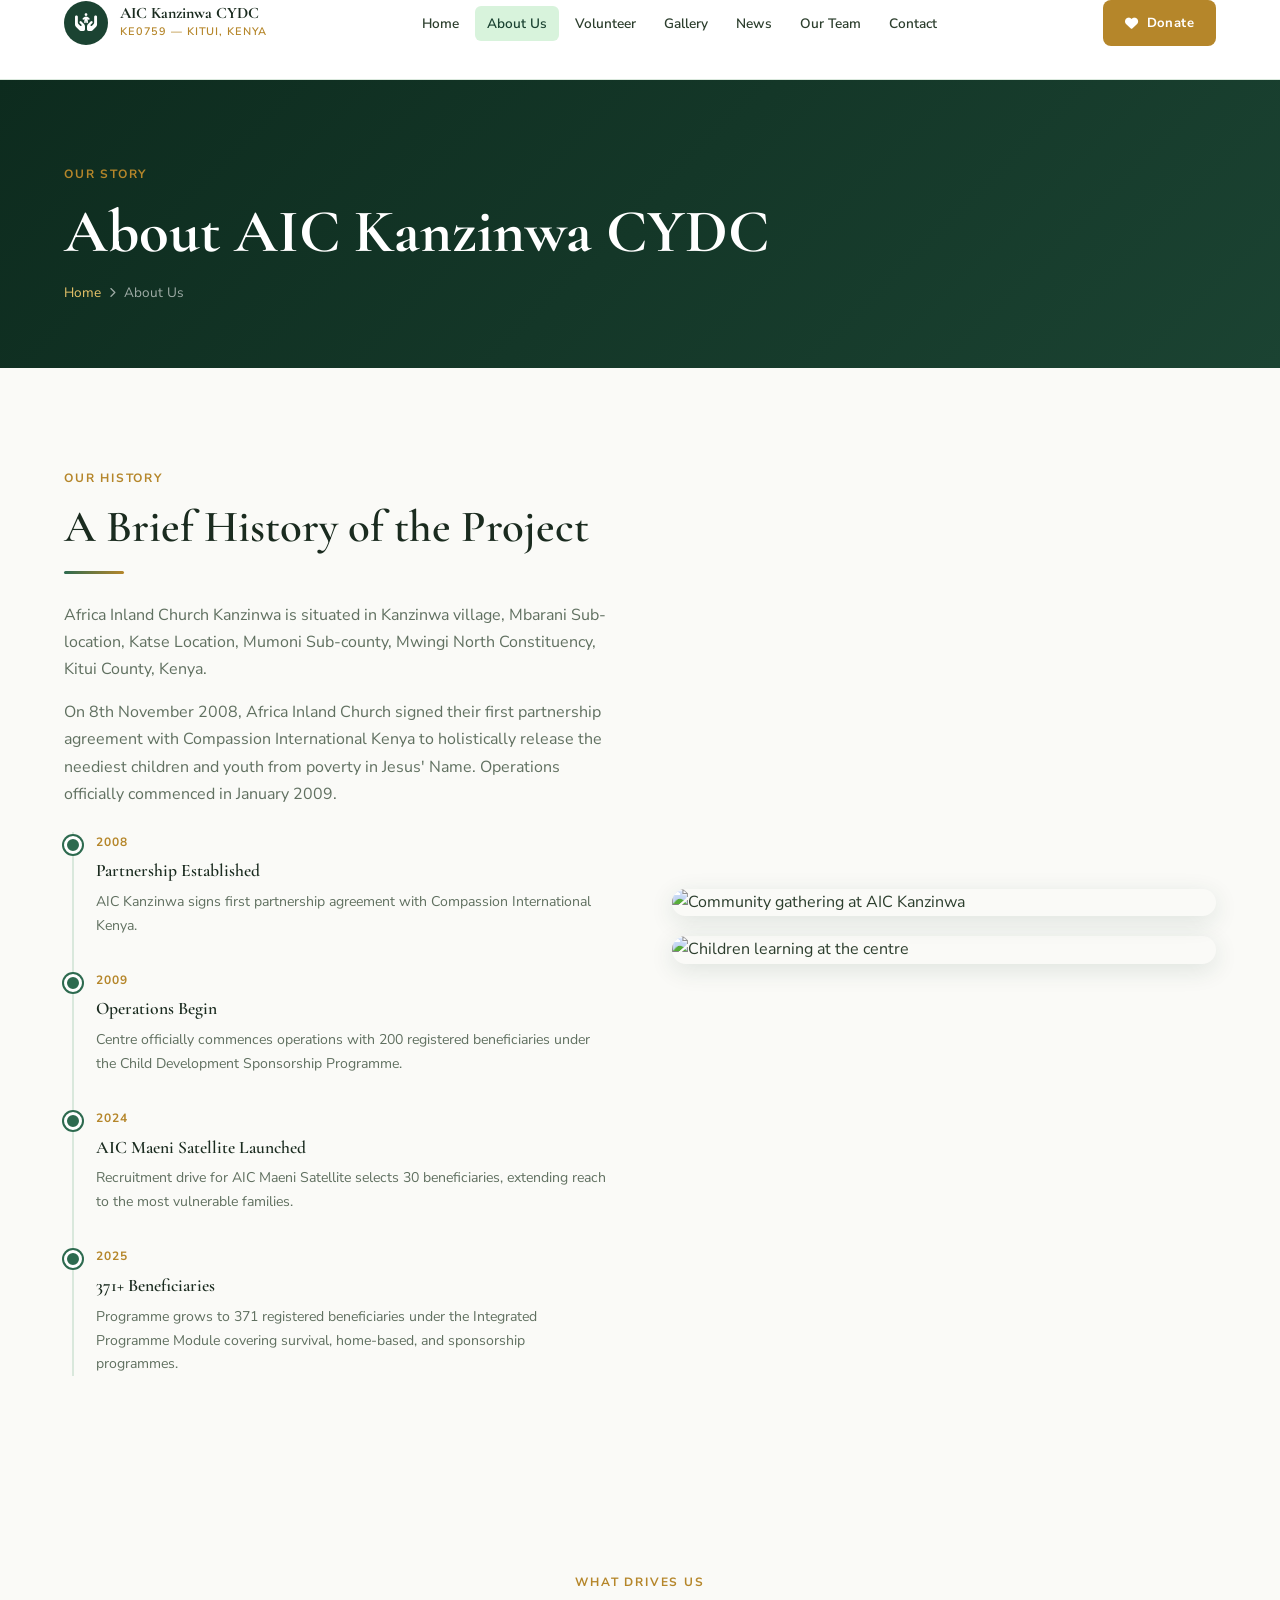
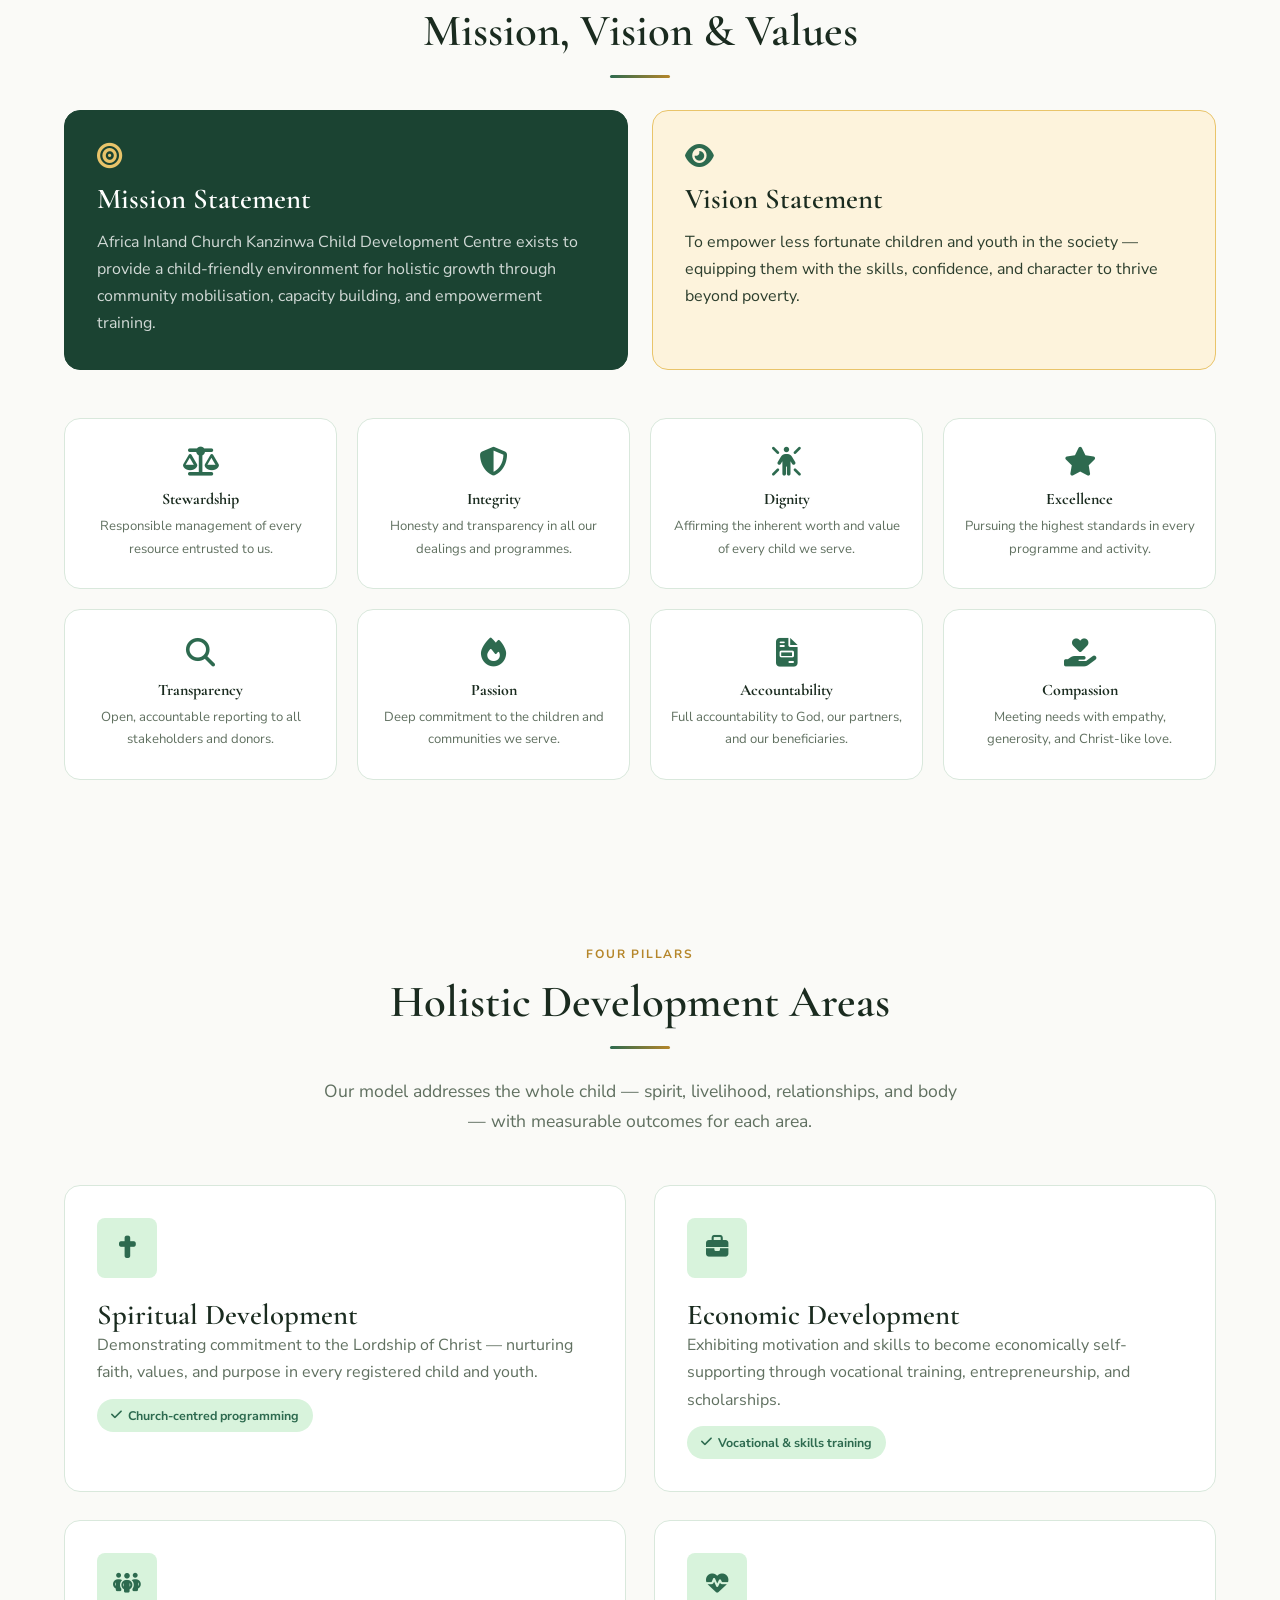
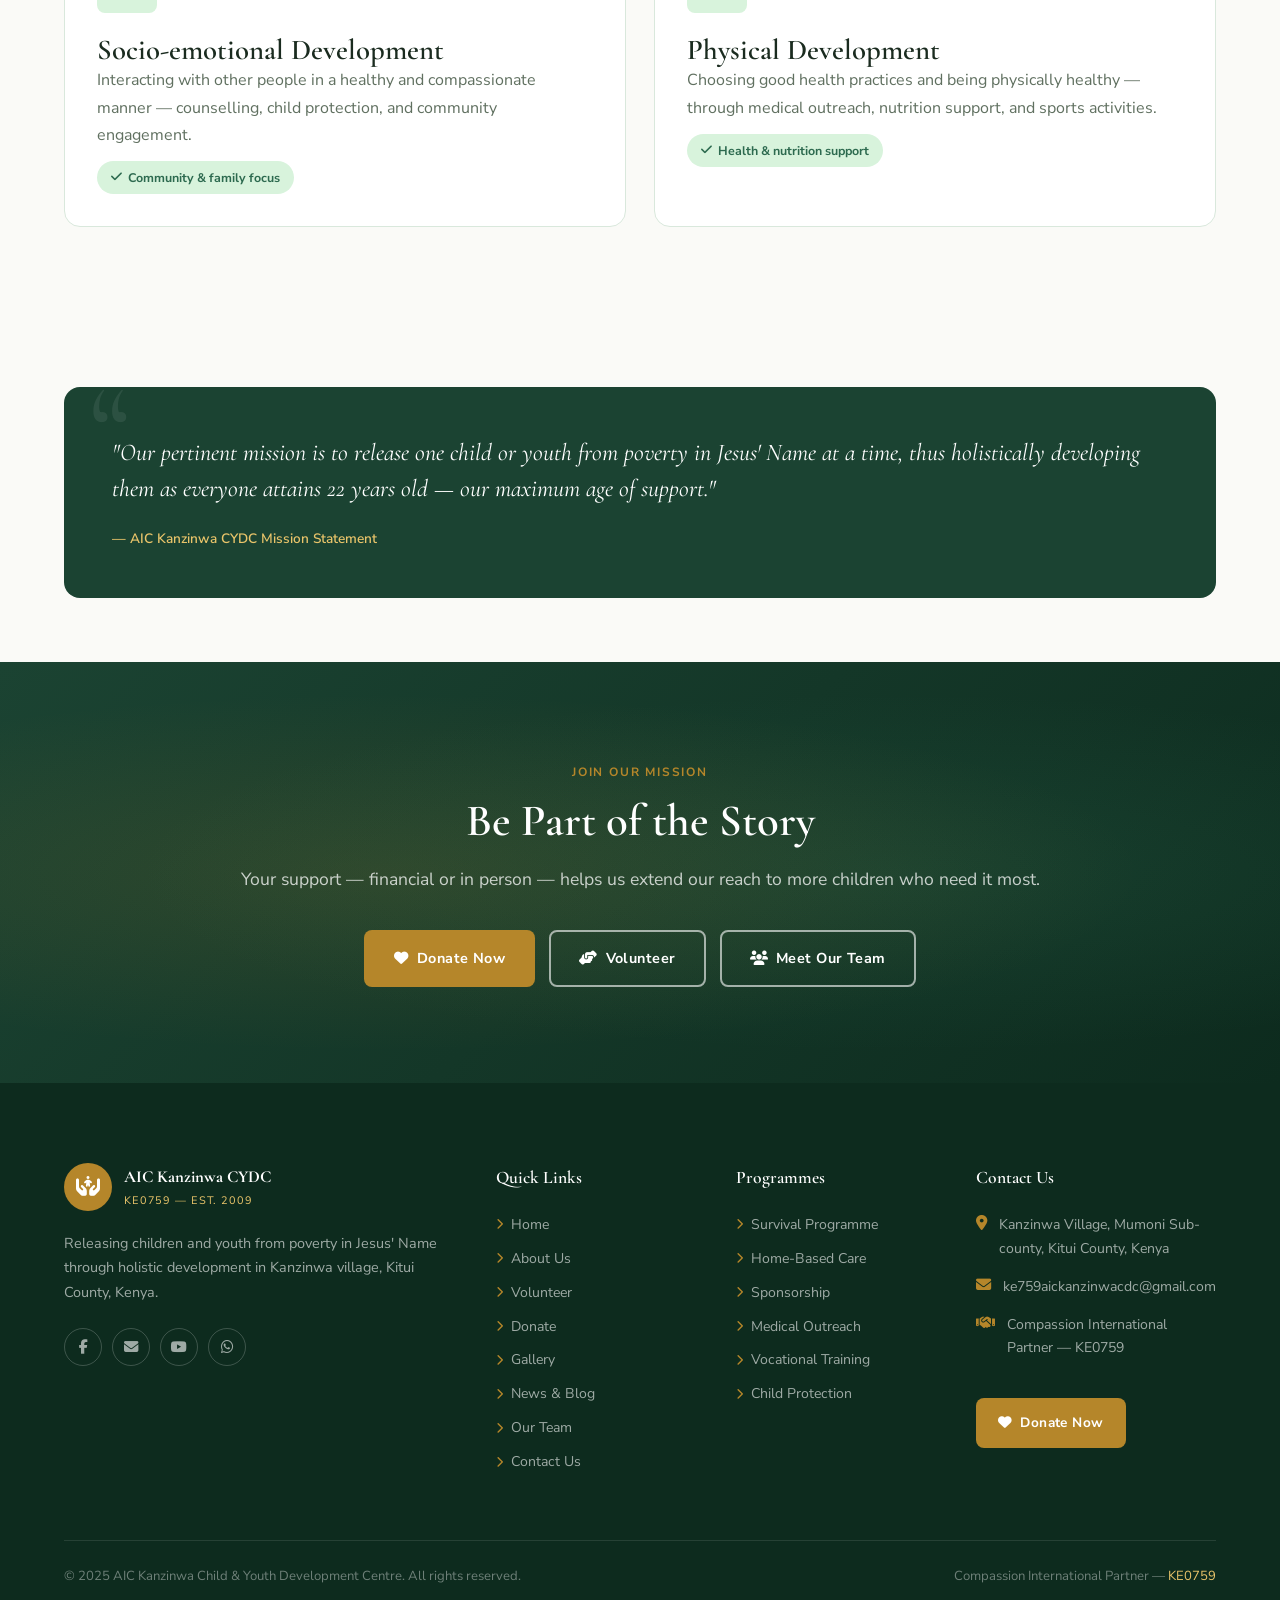
==== about.html @ ff400001 "First Commit" ====
<!DOCTYPE html>
<html lang="en">
<head>
  <meta charset="UTF-8" /><meta name="viewport" content="width=device-width, initial-scale=1.0" />
  <title>About Us — AIC Kanzinwa CYDC</title>
  <meta name="description" content="Learn about the history, mission, vision, and core values of AIC Kanzinwa Child and Youth Development Centre, a Compassion International partner in Kitui County, Kenya." />
  <link rel="stylesheet" href="css/styles.css" />
  <link rel="stylesheet" href="https://cdnjs.cloudflare.com/ajax/libs/font-awesome/6.5.0/css/all.min.css" />
  <style>
    .history-grid{display:grid;grid-template-columns:1fr 1fr;gap:64px;align-items:center;}
    .history-img img{width:100%;border-radius:var(--radius-lg);box-shadow:var(--shadow-lg);}
    .timeline{position:relative;padding-left:32px;}
    .timeline::before{content:'';position:absolute;left:8px;top:0;bottom:0;width:2px;background:var(--border);}
    .tl-item{position:relative;margin-bottom:32px;}
    .tl-dot{position:absolute;left:-32px;top:4px;width:18px;height:18px;background:var(--green-700);border-radius:50%;border:3px solid var(--white);box-shadow:0 0 0 2px var(--green-700);}
    .tl-year{font-size:0.75rem;font-weight:700;letter-spacing:0.08em;text-transform:uppercase;color:var(--gold-500);margin-bottom:4px;}
    .tl-title{font-family:'Cormorant Garamond',serif;font-size:1.1rem;font-weight:600;color:var(--dark);margin-bottom:4px;}
    .tl-text{font-size:0.88rem;color:var(--muted);}
    .values-grid{display:grid;grid-template-columns:repeat(4,1fr);gap:20px;}
    .value-box{background:var(--white);border:1px solid var(--border);border-radius:var(--radius-lg);padding:28px 20px;text-align:center;transition:all var(--transition);}
    .value-box:hover{transform:translateY(-4px);box-shadow:var(--shadow-md);border-color:var(--green-600);}
    .value-box i{font-size:1.8rem;color:var(--green-700);margin-bottom:14px;}
    .value-box h4{font-size:1rem;font-weight:700;color:var(--dark);margin-bottom:6px;}
    .value-box p{font-size:0.82rem;}
    .mv-grid{display:grid;grid-template-columns:1fr 1fr;gap:24px;margin-top:32px;}
    .mv-card{padding:32px;border-radius:var(--radius-lg);border:1px solid var(--border);}
    .mv-card.mission{background:var(--green-800);color:var(--white);border-color:var(--green-800);}
    .mv-card.mission h3{color:var(--white);}
    .mv-card.mission p{color:rgba(255,255,255,0.8);}
    .mv-card.vision{background:var(--gold-100);border-color:var(--gold-300);}
    .mv-card h3{margin-bottom:12px;}
    .about-img-side img{width:100%;border-radius:var(--radius-lg);box-shadow:var(--shadow-md);margin-bottom:20px;}
    @media(max-width:900px){.values-grid{grid-template-columns:repeat(2,1fr);}.mv-grid{grid-template-columns:1fr;}}
    @media(max-width:768px){.history-grid{grid-template-columns:1fr;gap:40px;}}
  </style>
</head>
<body>
<nav class="navbar">
  <div class="container"><div class="nav-inner">
    <a href="index.html" class="nav-brand">
      <div class="nav-brand-icon"><i class="fa-solid fa-hands-holding-child"></i></div>
      <div class="nav-brand-text"><div class="org-name">AIC Kanzinwa CYDC</div><div class="org-sub">KE0759 — Kitui, Kenya</div></div>
    </a>
    <ul class="nav-links">
      <li><a href="index.html">Home</a></li><li><a href="about.html" class="active">About Us</a></li>
      <li><a href="volunteer.html">Volunteer</a></li><li><a href="gallery.html">Gallery</a></li>
      <li><a href="blog.html">News</a></li><li><a href="team.html">Our Team</a></li><li><a href="contact.html">Contact</a></li>
    </ul>
    <div class="nav-cta"><a href="donate.html" class="btn btn-gold"><i class="fa-solid fa-heart"></i> Donate</a></div>
    <button class="hamburger" aria-label="Toggle menu"><span></span><span></span><span></span></button>
  </div></div>
</nav>
<div class="mobile-menu">
  <a href="index.html">Home</a><a href="about.html">About Us</a><a href="volunteer.html">Volunteer</a>
  <a href="gallery.html">Gallery</a><a href="blog.html">News &amp; Blog</a><a href="team.html">Meet Our Team</a><a href="contact.html">Contact Us</a>
  <div class="mobile-cta"><a href="donate.html" class="btn btn-gold"><i class="fa-solid fa-heart"></i> Donate Now</a><a href="volunteer.html" class="btn btn-outline">Volunteer</a></div>
</div>

<div class="page-hero">
  <div class="container page-hero-content">
    <span class="section-label">Our Story</span>
    <h1>About AIC Kanzinwa CYDC</h1>
    <div class="breadcrumb">
      <a href="index.html">Home</a><i class="fa-solid fa-chevron-right"></i><span>About Us</span>
    </div>
  </div>
</div>

<section class="section">
  <div class="container">
    <div class="history-grid">
      <div class="animate">
        <span class="section-label">Our History</span>
        <h2 class="section-title">A Brief History of the Project</h2>
        <div class="divider"></div>
        <p style="margin-bottom:16px;">Africa Inland Church Kanzinwa is situated in Kanzinwa village, Mbarani Sub-location, Katse Location, Mumoni Sub-county, Mwingi North Constituency, Kitui County, Kenya.</p>
        <p style="margin-bottom:24px;">On 8th November 2008, Africa Inland Church signed their first partnership agreement with Compassion International Kenya to holistically release the neediest children and youth from poverty in Jesus' Name. Operations officially commenced in January 2009.</p>
        <div class="timeline">
          <div class="tl-item"><div class="tl-dot"></div><div class="tl-year">2008</div><div class="tl-title">Partnership Established</div><div class="tl-text">AIC Kanzinwa signs first partnership agreement with Compassion International Kenya.</div></div>
          <div class="tl-item"><div class="tl-dot"></div><div class="tl-year">2009</div><div class="tl-title">Operations Begin</div><div class="tl-text">Centre officially commences operations with 200 registered beneficiaries under the Child Development Sponsorship Programme.</div></div>
          <div class="tl-item"><div class="tl-dot"></div><div class="tl-year">2024</div><div class="tl-title">AIC Maeni Satellite Launched</div><div class="tl-text">Recruitment drive for AIC Maeni Satellite selects 30 beneficiaries, extending reach to the most vulnerable families.</div></div>
          <div class="tl-item"><div class="tl-dot"></div><div class="tl-year">2025</div><div class="tl-title">371+ Beneficiaries</div><div class="tl-text">Programme grows to 371 registered beneficiaries under the Integrated Programme Module covering survival, home-based, and sponsorship programmes.</div></div>
        </div>
      </div>
      <div class="about-img-side animate" data-delay="150">
        <img src="https://images.unsplash.com/photo-1531206715517-5c0ba140b2b8?w=700&q=80" alt="Community gathering at AIC Kanzinwa" />
        <img src="https://images.unsplash.com/photo-1541802645635-11f2286a7482?w=700&q=80" alt="Children learning at the centre" />
      </div>
    </div>
  </div>
</section>

<section class="section-sm bg-light">
  <div class="container">
    <div class="text-center animate">
      <span class="section-label">What Drives Us</span>
      <h2 class="section-title">Mission, Vision &amp; Values</h2>
      <div class="divider divider-center"></div>
    </div>
    <div class="mv-grid animate" data-delay="100">
      <div class="mv-card mission">
        <i class="fa-solid fa-bullseye" style="font-size:1.6rem;color:var(--gold-300);margin-bottom:14px;"></i>
        <h3>Mission Statement</h3>
        <p>Africa Inland Church Kanzinwa Child Development Centre exists to provide a child-friendly environment for holistic growth through community mobilisation, capacity building, and empowerment training.</p>
      </div>
      <div class="mv-card vision">
        <i class="fa-solid fa-eye" style="font-size:1.6rem;color:var(--green-700);margin-bottom:14px;"></i>
        <h3>Vision Statement</h3>
        <p style="color:var(--text);">To empower less fortunate children and youth in the society — equipping them with the skills, confidence, and character to thrive beyond poverty.</p>
      </div>
    </div>
    <div class="values-grid mt-6 animate" data-delay="200">
      <div class="value-box"><i class="fa-solid fa-balance-scale"></i><h4>Stewardship</h4><p>Responsible management of every resource entrusted to us.</p></div>
      <div class="value-box"><i class="fa-solid fa-shield-halved"></i><h4>Integrity</h4><p>Honesty and transparency in all our dealings and programmes.</p></div>
      <div class="value-box"><i class="fa-solid fa-person-rays"></i><h4>Dignity</h4><p>Affirming the inherent worth and value of every child we serve.</p></div>
      <div class="value-box"><i class="fa-solid fa-star"></i><h4>Excellence</h4><p>Pursuing the highest standards in every programme and activity.</p></div>
      <div class="value-box"><i class="fa-solid fa-magnifying-glass"></i><h4>Transparency</h4><p>Open, accountable reporting to all stakeholders and donors.</p></div>
      <div class="value-box"><i class="fa-solid fa-fire"></i><h4>Passion</h4><p>Deep commitment to the children and communities we serve.</p></div>
      <div class="value-box"><i class="fa-solid fa-file-invoice"></i><h4>Accountability</h4><p>Full accountability to God, our partners, and our beneficiaries.</p></div>
      <div class="value-box"><i class="fa-solid fa-hand-holding-heart"></i><h4>Compassion</h4><p>Meeting needs with empathy, generosity, and Christ-like love.</p></div>
    </div>
  </div>
</section>

<section class="section">
  <div class="container">
    <div class="text-center mb-6 animate">
      <span class="section-label">Four Pillars</span>
      <h2 class="section-title">Holistic Development Areas</h2>
      <div class="divider divider-center"></div>
      <p class="section-lead" style="margin:0 auto;">Our model addresses the whole child — spirit, livelihood, relationships, and body — with measurable outcomes for each area.</p>
    </div>
    <div class="grid-2">
      <div class="program-card animate" data-delay="0">
        <div class="program-icon"><i class="fa-solid fa-cross"></i></div>
        <h3>Spiritual Development</h3>
        <p style="margin-bottom:12px;">Demonstrating commitment to the Lordship of Christ — nurturing faith, values, and purpose in every registered child and youth.</p>
        <span class="badge badge-green"><i class="fa-solid fa-check"></i> Church-centred programming</span>
      </div>
      <div class="program-card animate" data-delay="100">
        <div class="program-icon"><i class="fa-solid fa-briefcase"></i></div>
        <h3>Economic Development</h3>
        <p style="margin-bottom:12px;">Exhibiting motivation and skills to become economically self-supporting through vocational training, entrepreneurship, and scholarships.</p>
        <span class="badge badge-green"><i class="fa-solid fa-check"></i> Vocational &amp; skills training</span>
      </div>
      <div class="program-card animate" data-delay="200">
        <div class="program-icon"><i class="fa-solid fa-people-group"></i></div>
        <h3>Socio-emotional Development</h3>
        <p style="margin-bottom:12px;">Interacting with other people in a healthy and compassionate manner — counselling, child protection, and community engagement.</p>
        <span class="badge badge-green"><i class="fa-solid fa-check"></i> Community &amp; family focus</span>
      </div>
      <div class="program-card animate" data-delay="300">
        <div class="program-icon"><i class="fa-solid fa-heart-pulse"></i></div>
        <h3>Physical Development</h3>
        <p style="margin-bottom:12px;">Choosing good health practices and being physically healthy — through medical outreach, nutrition support, and sports activities.</p>
        <span class="badge badge-green"><i class="fa-solid fa-check"></i> Health &amp; nutrition support</span>
      </div>
    </div>
  </div>
</section>

<section class="section-sm bg-light">
  <div class="container">
    <div class="quote-block animate">
      <p class="quote-text">"Our pertinent mission is to release one child or youth from poverty in Jesus' Name at a time, thus holistically developing them as everyone attains 22 years old — our maximum age of support."</p>
      <div class="quote-attr">— AIC Kanzinwa CYDC Mission Statement</div>
    </div>
  </div>
</section>

<section class="cta-section">
  <div class="container">
    <span class="section-label">Join Our Mission</span>
    <h2>Be Part of the Story</h2>
    <p>Your support — financial or in person — helps us extend our reach to more children who need it most.</p>
    <div class="cta-actions">
      <a href="donate.html" class="btn btn-gold"><i class="fa-solid fa-heart"></i> Donate Now</a>
      <a href="volunteer.html" class="btn btn-outline-white"><i class="fa-solid fa-hands-helping"></i> Volunteer</a>
      <a href="team.html" class="btn btn-outline-white"><i class="fa-solid fa-users"></i> Meet Our Team</a>
    </div>
  </div>
</section>

<footer>
  <div class="container">
    <div class="footer-top">
      <div class="footer-brand">
        <div class="footer-logo"><div class="icon"><i class="fa-solid fa-hands-holding-child"></i></div><div><div class="org-name">AIC Kanzinwa CYDC</div><div class="org-sub">KE0759 — Est. 2009</div></div></div>
        <p>Releasing children and youth from poverty in Jesus' Name through holistic development in Kanzinwa village, Kitui County, Kenya.</p>
        <div class="footer-socials">
          <a href="https://www.facebook.com" target="_blank" rel="noopener" class="footer-social-link"><i class="fa-brands fa-facebook-f"></i></a>
          <a href="mailto:ke759aickanzinwacdc@gmail.com" class="footer-social-link"><i class="fa-solid fa-envelope"></i></a>
          <a href="https://www.youtube.com" target="_blank" rel="noopener" class="footer-social-link"><i class="fa-brands fa-youtube"></i></a>
          <a href="https://wa.me/" target="_blank" rel="noopener" class="footer-social-link"><i class="fa-brands fa-whatsapp"></i></a>
        </div>
      </div>
      <div class="footer-col"><h5>Quick Links</h5><ul class="footer-links">
        <li><a href="index.html"><i class="fa-solid fa-chevron-right"></i> Home</a></li>
        <li><a href="about.html"><i class="fa-solid fa-chevron-right"></i> About Us</a></li>
        <li><a href="volunteer.html"><i class="fa-solid fa-chevron-right"></i> Volunteer</a></li>
        <li><a href="donate.html"><i class="fa-solid fa-chevron-right"></i> Donate</a></li>
        <li><a href="gallery.html"><i class="fa-solid fa-chevron-right"></i> Gallery</a></li>
        <li><a href="blog.html"><i class="fa-solid fa-chevron-right"></i> News &amp; Blog</a></li>
        <li><a href="team.html"><i class="fa-solid fa-chevron-right"></i> Our Team</a></li>
        <li><a href="contact.html"><i class="fa-solid fa-chevron-right"></i> Contact Us</a></li>
      </ul></div>
      <div class="footer-col"><h5>Programmes</h5><ul class="footer-links">
        <li><a href="about.html"><i class="fa-solid fa-chevron-right"></i> Survival Programme</a></li>
        <li><a href="about.html"><i class="fa-solid fa-chevron-right"></i> Home-Based Care</a></li>
        <li><a href="about.html"><i class="fa-solid fa-chevron-right"></i> Sponsorship</a></li>
        <li><a href="about.html"><i class="fa-solid fa-chevron-right"></i> Medical Outreach</a></li>
        <li><a href="about.html"><i class="fa-solid fa-chevron-right"></i> Vocational Training</a></li>
        <li><a href="about.html"><i class="fa-solid fa-chevron-right"></i> Child Protection</a></li>
      </ul></div>
      <div class="footer-col"><h5>Contact Us</h5>
        <div class="footer-contact-item"><i class="fa-solid fa-location-dot"></i><span>Kanzinwa Village, Mumoni Sub-county, Kitui County, Kenya</span></div>
        <div class="footer-contact-item"><i class="fa-solid fa-envelope"></i><a href="mailto:ke759aickanzinwacdc@gmail.com" style="color:rgba(255,255,255,0.6);">ke759aickanzinwacdc@gmail.com</a></div>
        <div class="footer-contact-item"><i class="fa-solid fa-handshake"></i><span>Compassion International Partner — KE0759</span></div>
        <a href="donate.html" class="btn btn-gold mt-3" style="font-size:0.85rem;padding:11px 20px;"><i class="fa-solid fa-heart"></i> Donate Now</a>
      </div>
    </div>
    <div class="footer-bottom">
      <span>&copy; 2025 AIC Kanzinwa Child &amp; Youth Development Centre. All rights reserved.</span>
      <span>Compassion International Partner — <a href="https://compassion.com" target="_blank" rel="noopener">KE0759</a></span>
    </div>
  </div>
</footer>
<script src="js/main.js"></script>
</body>
</html>
---- css/styles.css ----
/* =========================================
   AIC KANZINWA CYDC — GLOBAL STYLESHEET
   Theme: Refined Humanitarian
   ========================================= */

@import url('https://fonts.googleapis.com/css2?family=Cormorant+Garamond:ital,wght@0,400;0,600;0,700;1,400&family=Nunito+Sans:wght@300;400;600;700&display=swap');

/* ---- CSS VARIABLES ---- */
:root {
  --green-900: #0D2B1E;
  --green-800: #1B4332;
  --green-700: #2D6A4F;
  --green-600: #40916C;
  --green-100: #D8F3DC;
  --gold-700:  #92600A;
  --gold-500:  #B5862A;
  --gold-300:  #E9C46A;
  --gold-100:  #FDF3DC;
  --cream:     #FAFAF7;
  --white:     #FFFFFF;
  --dark:      #1A2B1F;
  --text:      #2C3E2D;
  --muted:     #607060;
  --border:    #D9E8DC;
  --shadow-sm: 0 2px 8px rgba(27,67,50,0.08);
  --shadow-md: 0 6px 24px rgba(27,67,50,0.12);
  --shadow-lg: 0 16px 48px rgba(27,67,50,0.16);
  --radius:    8px;
  --radius-lg: 16px;
  --transition: 0.3s ease;
  --nav-h: 80px;
}

/* ---- RESET & BASE ---- */
*, *::before, *::after { box-sizing: border-box; margin: 0; padding: 0; }

html { scroll-behavior: smooth; font-size: 16px; }

body {
  font-family: 'Nunito Sans', sans-serif;
  background: var(--cream);
  color: var(--text);
  line-height: 1.7;
  -webkit-font-smoothing: antialiased;
}

img { max-width: 100%; display: block; }
a { color: inherit; text-decoration: none; }
ul { list-style: none; }
button, input, textarea, select { font-family: inherit; }

/* ---- TYPOGRAPHY ---- */
h1, h2, h3, h4 {
  font-family: 'Cormorant Garamond', serif;
  line-height: 1.2;
  color: var(--dark);
}
h1 { font-size: clamp(2.4rem, 5vw, 3.8rem); font-weight: 700; }
h2 { font-size: clamp(1.8rem, 3.5vw, 2.8rem); font-weight: 600; }
h3 { font-size: clamp(1.3rem, 2.5vw, 1.8rem); font-weight: 600; }
h4 { font-size: 1.15rem; font-weight: 600; }
p  { font-size: 1rem; color: var(--muted); }

.section-label {
  display: inline-block;
  font-family: 'Nunito Sans', sans-serif;
  font-size: 0.75rem;
  font-weight: 700;
  letter-spacing: 0.15em;
  text-transform: uppercase;
  color: var(--gold-500);
  margin-bottom: 0.75rem;
}
.section-title { margin-bottom: 1rem; }
.section-lead  { font-size: 1.1rem; color: var(--muted); max-width: 640px; }

/* ---- LAYOUT ---- */
.container { max-width: 1200px; margin: 0 auto; padding: 0 24px; }
.section    { padding: 96px 0; }
.section-sm { padding: 64px 0; }

/* ---- BUTTONS ---- */
.btn {
  display: inline-flex;
  align-items: center;
  gap: 8px;
  padding: 14px 28px;
  border-radius: var(--radius);
  font-size: 0.9rem;
  font-weight: 700;
  letter-spacing: 0.03em;
  transition: all var(--transition);
  cursor: pointer;
  border: 2px solid transparent;
  white-space: nowrap;
}
.btn-primary {
  background: var(--green-800);
  color: var(--white);
}
.btn-primary:hover {
  background: var(--green-700);
  transform: translateY(-2px);
  box-shadow: var(--shadow-md);
}
.btn-gold {
  background: var(--gold-500);
  color: var(--white);
}
.btn-gold:hover {
  background: var(--gold-700);
  transform: translateY(-2px);
  box-shadow: 0 6px 20px rgba(181,134,42,0.4);
}
.btn-outline {
  background: transparent;
  color: var(--green-800);
  border-color: var(--green-800);
}
.btn-outline:hover {
  background: var(--green-800);
  color: var(--white);
}
.btn-outline-white {
  background: transparent;
  color: var(--white);
  border-color: rgba(255,255,255,0.6);
}
.btn-outline-white:hover {
  background: rgba(255,255,255,0.15);
  border-color: var(--white);
}

/* ---- NAVIGATION ---- */
.navbar {
  position: fixed;
  top: 0; left: 0; right: 0;
  height: var(--nav-h);
  background: rgba(255,255,255,0.96);
  backdrop-filter: blur(10px);
  -webkit-backdrop-filter: blur(10px);
  border-bottom: 1px solid var(--border);
  z-index: 1000;
  transition: box-shadow var(--transition);
}
.navbar.scrolled {
  box-shadow: var(--shadow-md);
}
.nav-inner {
  display: flex;
  align-items: center;
  justify-content: space-between;
  height: 100%;
}
.nav-brand {
  display: flex;
  align-items: center;
  gap: 12px;
}
.nav-brand-icon {
  width: 44px;
  height: 44px;
  background: var(--green-800);
  border-radius: 50%;
  display: flex;
  align-items: center;
  justify-content: center;
  color: var(--white);
  font-size: 1.1rem;
  flex-shrink: 0;
}
.nav-brand-text .org-name {
  font-family: 'Cormorant Garamond', serif;
  font-size: 1rem;
  font-weight: 700;
  color: var(--dark);
  line-height: 1.1;
}
.nav-brand-text .org-sub {
  font-size: 0.68rem;
  font-weight: 600;
  letter-spacing: 0.08em;
  text-transform: uppercase;
  color: var(--gold-500);
}
.nav-links {
  display: flex;
  align-items: center;
  gap: 4px;
}
.nav-links a {
  padding: 8px 12px;
  font-size: 0.85rem;
  font-weight: 600;
  color: var(--text);
  border-radius: 6px;
  transition: all var(--transition);
}
.nav-links a:hover,
.nav-links a.active {
  color: var(--green-800);
  background: var(--green-100);
}
.nav-cta {
  display: flex;
  align-items: center;
  gap: 10px;
  margin-left: 12px;
}
.nav-cta .btn { padding: 10px 20px; font-size: 0.82rem; }
.hamburger {
  display: none;
  flex-direction: column;
  gap: 5px;
  cursor: pointer;
  padding: 8px;
  border: none;
  background: none;
}
.hamburger span {
  display: block;
  width: 24px;
  height: 2px;
  background: var(--dark);
  border-radius: 2px;
  transition: all var(--transition);
}
.hamburger.open span:nth-child(1) { transform: translateY(7px) rotate(45deg); }
.hamburger.open span:nth-child(2) { opacity: 0; }
.hamburger.open span:nth-child(3) { transform: translateY(-7px) rotate(-45deg); }
.mobile-menu {
  display: none;
  position: fixed;
  top: var(--nav-h);
  left: 0; right: 0;
  background: var(--white);
  border-bottom: 1px solid var(--border);
  padding: 20px 24px;
  box-shadow: var(--shadow-md);
  z-index: 999;
}
.mobile-menu.open { display: block; }
.mobile-menu a {
  display: block;
  padding: 12px 0;
  font-size: 1rem;
  font-weight: 600;
  color: var(--text);
  border-bottom: 1px solid var(--border);
  transition: color var(--transition);
}
.mobile-menu a:last-of-type { border-bottom: none; }
.mobile-menu a:hover { color: var(--green-800); }
.mobile-menu .mobile-cta {
  display: flex;
  gap: 10px;
  margin-top: 16px;
}
.mobile-menu .mobile-cta .btn { flex: 1; justify-content: center; }
.page-offset { padding-top: var(--nav-h); }

/* ---- HERO ---- */
.hero {
  position: relative;
  min-height: 92vh;
  display: flex;
  align-items: center;
  overflow: hidden;
  background: var(--green-900);
}
.hero-bg {
  position: absolute;
  inset: 0;
  background-size: cover;
  background-position: center;
  opacity: 0.38;
  transition: opacity 1s;
}
.hero-overlay {
  position: absolute;
  inset: 0;
  background: linear-gradient(
    135deg,
    rgba(13,43,30,0.92) 0%,
    rgba(27,67,50,0.7) 50%,
    rgba(181,134,42,0.25) 100%
  );
}
.hero-content {
  position: relative;
  z-index: 2;
  max-width: 780px;
  animation: fadeInUp 1s ease both;
}
.hero-badge {
  display: inline-flex;
  align-items: center;
  gap: 8px;
  background: rgba(255,255,255,0.12);
  border: 1px solid rgba(255,255,255,0.25);
  color: var(--gold-300);
  padding: 8px 16px;
  border-radius: 100px;
  font-size: 0.78rem;
  font-weight: 700;
  letter-spacing: 0.1em;
  text-transform: uppercase;
  margin-bottom: 24px;
  backdrop-filter: blur(8px);
}
.hero-content h1 {
  color: var(--white);
  margin-bottom: 24px;
  text-shadow: 0 2px 20px rgba(0,0,0,0.3);
}
.hero-content h1 span {
  color: var(--gold-300);
  font-style: italic;
}
.hero-content p {
  font-size: 1.15rem;
  color: rgba(255,255,255,0.82);
  margin-bottom: 36px;
  max-width: 580px;
}
.hero-actions { display: flex; gap: 14px; flex-wrap: wrap; }
.hero-stats {
  position: relative;
  z-index: 2;
  display: flex;
  gap: 48px;
  margin-top: 64px;
  padding-top: 48px;
  border-top: 1px solid rgba(255,255,255,0.15);
}
.hero-stat-value {
  font-family: 'Cormorant Garamond', serif;
  font-size: 2.4rem;
  font-weight: 700;
  color: var(--gold-300);
  line-height: 1;
}
.hero-stat-label {
  font-size: 0.8rem;
  color: rgba(255,255,255,0.65);
  font-weight: 600;
  letter-spacing: 0.04em;
  margin-top: 4px;
}

/* ---- PAGE HERO (inner pages) ---- */
.page-hero {
  background: linear-gradient(135deg, var(--green-900) 0%, var(--green-800) 100%);
  padding: 80px 0 64px;
  margin-top: var(--nav-h);
  position: relative;
  overflow: hidden;
}
.page-hero::before {
  content: '';
  position: absolute;
  inset: 0;
  background: url('https://images.unsplash.com/photo-1531206715517-5c0ba140b2b8?w=1400&q=60') center/cover no-repeat;
  opacity: 0.08;
}
.page-hero-content { position: relative; z-index: 2; }
.page-hero h1 { color: var(--white); }
.page-hero .breadcrumb {
  display: flex;
  align-items: center;
  gap: 8px;
  font-size: 0.85rem;
  color: rgba(255,255,255,0.6);
  margin-top: 12px;
}
.page-hero .breadcrumb a { color: var(--gold-300); }
.page-hero .breadcrumb a:hover { text-decoration: underline; }
.page-hero .breadcrumb i { font-size: 0.65rem; }

/* ---- IMPACT STATS BAR ---- */
.stats-bar {
  background: var(--green-800);
  padding: 32px 0;
}
.stats-bar-grid {
  display: grid;
  grid-template-columns: repeat(4, 1fr);
  gap: 0;
  divide-color: rgba(255,255,255,0.15);
}
.stat-item {
  text-align: center;
  padding: 16px 24px;
  border-right: 1px solid rgba(255,255,255,0.15);
}
.stat-item:last-child { border-right: none; }
.stat-value {
  font-family: 'Cormorant Garamond', serif;
  font-size: 2.2rem;
  font-weight: 700;
  color: var(--gold-300);
  line-height: 1;
}
.stat-label {
  font-size: 0.78rem;
  font-weight: 600;
  color: rgba(255,255,255,0.7);
  letter-spacing: 0.06em;
  text-transform: uppercase;
  margin-top: 6px;
}

/* ---- CARDS ---- */
.card {
  background: var(--white);
  border-radius: var(--radius-lg);
  overflow: hidden;
  box-shadow: var(--shadow-sm);
  border: 1px solid var(--border);
  transition: all var(--transition);
}
.card:hover {
  transform: translateY(-4px);
  box-shadow: var(--shadow-lg);
}
.card-img { width: 100%; height: 220px; object-fit: cover; }
.card-body { padding: 24px; }
.card-tag {
  display: inline-block;
  background: var(--green-100);
  color: var(--green-700);
  font-size: 0.72rem;
  font-weight: 700;
  letter-spacing: 0.08em;
  text-transform: uppercase;
  padding: 4px 10px;
  border-radius: 100px;
  margin-bottom: 12px;
}
.card-title {
  font-family: 'Cormorant Garamond', serif;
  font-size: 1.3rem;
  font-weight: 600;
  color: var(--dark);
  margin-bottom: 10px;
  line-height: 1.3;
}
.card-text { font-size: 0.92rem; color: var(--muted); }
.card-meta {
  display: flex;
  align-items: center;
  gap: 12px;
  margin-top: 16px;
  padding-top: 16px;
  border-top: 1px solid var(--border);
  font-size: 0.8rem;
  color: var(--muted);
}
.card-meta i { color: var(--gold-500); }
.card-link {
  display: inline-flex;
  align-items: center;
  gap: 6px;
  color: var(--green-700);
  font-size: 0.88rem;
  font-weight: 700;
  margin-top: 16px;
  transition: gap var(--transition);
}
.card-link:hover { gap: 10px; }

/* ---- GRID LAYOUTS ---- */
.grid-3 {
  display: grid;
  grid-template-columns: repeat(3, 1fr);
  gap: 28px;
}
.grid-2 {
  display: grid;
  grid-template-columns: repeat(2, 1fr);
  gap: 28px;
}
.grid-4 {
  display: grid;
  grid-template-columns: repeat(4, 1fr);
  gap: 24px;
}

/* ---- MISSION STRIP ---- */
.mission-strip {
  background: linear-gradient(135deg, var(--gold-100) 0%, #fff8e6 100%);
  border: 1px solid var(--gold-300);
  border-radius: var(--radius-lg);
  padding: 48px;
  display: grid;
  grid-template-columns: auto 1fr;
  gap: 32px;
  align-items: center;
}
.mission-icon {
  width: 80px;
  height: 80px;
  background: var(--gold-500);
  border-radius: 50%;
  display: flex;
  align-items: center;
  justify-content: center;
  color: var(--white);
  font-size: 1.8rem;
  flex-shrink: 0;
}

/* ---- PROGRAMS GRID ---- */
.program-card {
  background: var(--white);
  border: 1px solid var(--border);
  border-radius: var(--radius-lg);
  padding: 32px;
  transition: all var(--transition);
  position: relative;
  overflow: hidden;
}
.program-card::before {
  content: '';
  position: absolute;
  top: 0; left: 0; right: 0;
  height: 4px;
  background: linear-gradient(90deg, var(--green-800), var(--gold-500));
  transform: scaleX(0);
  transition: transform var(--transition);
  transform-origin: left;
}
.program-card:hover::before { transform: scaleX(1); }
.program-card:hover {
  transform: translateY(-4px);
  box-shadow: var(--shadow-lg);
}
.program-icon {
  width: 60px;
  height: 60px;
  background: var(--green-100);
  border-radius: var(--radius);
  display: flex;
  align-items: center;
  justify-content: center;
  color: var(--green-700);
  font-size: 1.4rem;
  margin-bottom: 20px;
}

/* ---- CTA SECTION ---- */
.cta-section {
  background: linear-gradient(135deg, var(--green-800) 0%, var(--green-900) 100%);
  padding: 96px 0;
  text-align: center;
  position: relative;
  overflow: hidden;
}
.cta-section::before {
  content: '';
  position: absolute;
  inset: 0;
  background: radial-gradient(ellipse at 30% 50%, rgba(181,134,42,0.15) 0%, transparent 60%),
              radial-gradient(ellipse at 70% 50%, rgba(64,145,108,0.15) 0%, transparent 60%);
}
.cta-section .container { position: relative; z-index: 2; }
.cta-section h2 { color: var(--white); margin-bottom: 16px; }
.cta-section p { color: rgba(255,255,255,0.75); margin-bottom: 36px; font-size: 1.1rem; }
.cta-actions { display: flex; gap: 14px; justify-content: center; flex-wrap: wrap; }

/* ---- TESTIMONIAL / QUOTE ---- */
.quote-block {
  background: var(--green-800);
  border-radius: var(--radius-lg);
  padding: 48px;
  color: var(--white);
  position: relative;
}
.quote-block::before {
  content: '\201C';
  font-family: 'Cormorant Garamond', serif;
  font-size: 8rem;
  color: rgba(255,255,255,0.08);
  position: absolute;
  top: -20px;
  left: 24px;
  line-height: 1;
}
.quote-text {
  font-family: 'Cormorant Garamond', serif;
  font-size: 1.5rem;
  font-style: italic;
  line-height: 1.5;
  color: var(--white);
  margin-bottom: 20px;
}
.quote-attr { font-size: 0.85rem; color: var(--gold-300); font-weight: 600; }

/* ---- FORM ELEMENTS ---- */
.form-group { margin-bottom: 20px; }
.form-label {
  display: block;
  font-size: 0.85rem;
  font-weight: 700;
  color: var(--dark);
  margin-bottom: 8px;
  letter-spacing: 0.02em;
}
.form-control {
  width: 100%;
  padding: 12px 16px;
  border: 1.5px solid var(--border);
  border-radius: var(--radius);
  font-size: 0.95rem;
  color: var(--text);
  background: var(--white);
  transition: border-color var(--transition), box-shadow var(--transition);
  outline: none;
}
.form-control:focus {
  border-color: var(--green-700);
  box-shadow: 0 0 0 3px rgba(64,145,108,0.15);
}
textarea.form-control { min-height: 140px; resize: vertical; }
.form-row { display: grid; grid-template-columns: 1fr 1fr; gap: 20px; }

/* ---- FOOTER ---- */
footer {
  background: var(--green-900);
  color: rgba(255,255,255,0.75);
}
.footer-top {
  padding: 80px 0 56px;
  display: grid;
  grid-template-columns: 2fr 1fr 1fr 1fr;
  gap: 48px;
}
.footer-brand .footer-logo {
  display: flex;
  align-items: center;
  gap: 12px;
  margin-bottom: 20px;
}
.footer-brand .footer-logo .icon {
  width: 48px;
  height: 48px;
  background: var(--gold-500);
  border-radius: 50%;
  display: flex;
  align-items: center;
  justify-content: center;
  color: var(--white);
  font-size: 1.2rem;
  flex-shrink: 0;
}
.footer-brand .org-name {
  font-family: 'Cormorant Garamond', serif;
  font-size: 1.05rem;
  font-weight: 700;
  color: var(--white);
}
.footer-brand .org-sub {
  font-size: 0.68rem;
  letter-spacing: 0.08em;
  text-transform: uppercase;
  color: var(--gold-300);
}
.footer-brand p {
  font-size: 0.9rem;
  line-height: 1.7;
  color: rgba(255,255,255,0.6);
  margin-bottom: 24px;
}
.footer-socials {
  display: flex;
  gap: 10px;
}
.footer-social-link {
  width: 38px;
  height: 38px;
  border: 1px solid rgba(255,255,255,0.2);
  border-radius: 50%;
  display: flex;
  align-items: center;
  justify-content: center;
  color: rgba(255,255,255,0.6);
  font-size: 0.9rem;
  transition: all var(--transition);
}
.footer-social-link:hover {
  background: var(--gold-500);
  border-color: var(--gold-500);
  color: var(--white);
}
.footer-col h5 {
  font-family: 'Cormorant Garamond', serif;
  font-size: 1.1rem;
  font-weight: 600;
  color: var(--white);
  margin-bottom: 20px;
}
.footer-links li { margin-bottom: 10px; }
.footer-links a {
  font-size: 0.88rem;
  color: rgba(255,255,255,0.6);
  transition: color var(--transition);
  display: flex;
  align-items: center;
  gap: 8px;
}
.footer-links a:hover { color: var(--gold-300); }
.footer-links a i { font-size: 0.7rem; color: var(--gold-500); }
.footer-contact-item {
  display: flex;
  align-items: flex-start;
  gap: 12px;
  margin-bottom: 14px;
  font-size: 0.88rem;
  color: rgba(255,255,255,0.6);
}
.footer-contact-item i {
  color: var(--gold-500);
  font-size: 0.95rem;
  margin-top: 2px;
  flex-shrink: 0;
}
.footer-bottom {
  border-top: 1px solid rgba(255,255,255,0.1);
  padding: 24px 0;
  display: flex;
  align-items: center;
  justify-content: space-between;
  flex-wrap: wrap;
  gap: 12px;
  font-size: 0.82rem;
  color: rgba(255,255,255,0.4);
}
.footer-bottom a { color: var(--gold-300); }
.footer-bottom a:hover { text-decoration: underline; }

/* ---- GALLERY ---- */
.gallery-grid {
  display: grid;
  grid-template-columns: repeat(3, 1fr);
  gap: 16px;
}
.gallery-item {
  position: relative;
  border-radius: var(--radius);
  overflow: hidden;
  aspect-ratio: 4/3;
  cursor: pointer;
}
.gallery-item img {
  width: 100%;
  height: 100%;
  object-fit: cover;
  transition: transform 0.5s ease;
}
.gallery-item:hover img { transform: scale(1.06); }
.gallery-overlay {
  position: absolute;
  inset: 0;
  background: linear-gradient(to top, rgba(13,43,30,0.8) 0%, transparent 60%);
  opacity: 0;
  transition: opacity var(--transition);
  display: flex;
  align-items: flex-end;
  padding: 20px;
}
.gallery-item:hover .gallery-overlay { opacity: 1; }
.gallery-caption {
  color: var(--white);
  font-size: 0.85rem;
  font-weight: 600;
}

/* ---- LIGHTBOX ---- */
.lightbox {
  display: none;
  position: fixed;
  inset: 0;
  background: rgba(0,0,0,0.92);
  z-index: 9999;
  align-items: center;
  justify-content: center;
}
.lightbox.open { display: flex; }
.lightbox img {
  max-width: 90vw;
  max-height: 85vh;
  border-radius: var(--radius);
  box-shadow: var(--shadow-lg);
}
.lightbox-close {
  position: absolute;
  top: 20px; right: 24px;
  color: var(--white);
  font-size: 1.8rem;
  cursor: pointer;
  transition: color var(--transition);
  background: none;
  border: none;
}
.lightbox-close:hover { color: var(--gold-300); }

/* ---- TEAM CARD ---- */
.team-card {
  background: var(--white);
  border: 1px solid var(--border);
  border-radius: var(--radius-lg);
  overflow: hidden;
  transition: all var(--transition);
  text-align: center;
}
.team-card:hover {
  transform: translateY(-4px);
  box-shadow: var(--shadow-lg);
}
.team-img-wrap {
  position: relative;
  height: 260px;
  overflow: hidden;
  background: var(--green-100);
}
.team-img-wrap img {
  width: 100%;
  height: 100%;
  object-fit: cover;
  transition: transform 0.5s ease;
}
.team-card:hover .team-img-wrap img { transform: scale(1.05); }
.team-card-body { padding: 24px; }
.team-name {
  font-family: 'Cormorant Garamond', serif;
  font-size: 1.25rem;
  font-weight: 700;
  color: var(--dark);
}
.team-role {
  font-size: 0.8rem;
  font-weight: 700;
  letter-spacing: 0.06em;
  text-transform: uppercase;
  color: var(--gold-500);
  margin: 6px 0 12px;
}
.team-bio { font-size: 0.88rem; color: var(--muted); line-height: 1.6; }

/* ---- DONATE AMOUNTS ---- */
.amount-grid {
  display: grid;
  grid-template-columns: repeat(4, 1fr);
  gap: 12px;
  margin: 20px 0;
}
.amount-btn {
  padding: 16px;
  border: 2px solid var(--border);
  border-radius: var(--radius);
  text-align: center;
  cursor: pointer;
  transition: all var(--transition);
  font-size: 1rem;
  font-weight: 700;
  color: var(--text);
  background: var(--white);
}
.amount-btn:hover,
.amount-btn.selected {
  border-color: var(--green-800);
  background: var(--green-100);
  color: var(--green-800);
}
.amount-sub { font-size: 0.72rem; color: var(--muted); font-weight: 400; }

/* ---- PROGRESS BAR ---- */
.progress { height: 8px; background: var(--border); border-radius: 100px; overflow: hidden; }
.progress-bar {
  height: 100%;
  background: linear-gradient(90deg, var(--green-700), var(--gold-500));
  border-radius: 100px;
  transition: width 1.2s ease;
}

/* ---- DIVIDER ---- */
.divider {
  width: 60px;
  height: 3px;
  background: linear-gradient(90deg, var(--green-700), var(--gold-500));
  border-radius: 2px;
  margin: 16px 0 28px;
}
.divider-center { margin: 16px auto 28px; }

/* ---- ALERTS & BADGES ---- */
.badge {
  display: inline-flex;
  align-items: center;
  gap: 6px;
  padding: 6px 14px;
  border-radius: 100px;
  font-size: 0.78rem;
  font-weight: 700;
}
.badge-green { background: var(--green-100); color: var(--green-700); }
.badge-gold  { background: var(--gold-100); color: var(--gold-700); }

/* ---- VOLUNTEER CARD ---- */
.volunteer-card {
  background: var(--white);
  border: 1px solid var(--border);
  border-radius: var(--radius-lg);
  padding: 32px;
  transition: all var(--transition);
  display: flex;
  flex-direction: column;
  gap: 16px;
}
.volunteer-card:hover {
  border-color: var(--green-600);
  box-shadow: var(--shadow-md);
  transform: translateY(-3px);
}
.volunteer-card .vi {
  width: 56px;
  height: 56px;
  background: var(--green-100);
  border-radius: var(--radius);
  display: flex;
  align-items: center;
  justify-content: center;
  color: var(--green-700);
  font-size: 1.4rem;
}

/* ---- ANIMATIONS ---- */
@keyframes fadeInUp {
  from { opacity: 0; transform: translateY(32px); }
  to   { opacity: 1; transform: translateY(0); }
}
@keyframes fadeIn {
  from { opacity: 0; }
  to   { opacity: 1; }
}
.animate { opacity: 0; transition: opacity 0.7s ease, transform 0.7s ease; transform: translateY(24px); }
.animate.visible { opacity: 1; transform: translateY(0); }

/* ---- UTILITY ---- */
.text-center { text-align: center; }
.text-white  { color: var(--white); }
.text-gold   { color: var(--gold-500); }
.text-green  { color: var(--green-700); }
.mt-0 { margin-top: 0; }
.mt-1 { margin-top: 8px; }
.mt-2 { margin-top: 16px; }
.mt-3 { margin-top: 24px; }
.mt-4 { margin-top: 32px; }
.mt-6 { margin-top: 48px; }
.mb-4 { margin-bottom: 32px; }
.mb-6 { margin-bottom: 48px; }
.pt-0 { padding-top: 0; }
.bg-light { background: var(--cream); }
.bg-white { background: var(--white); }

/* =========================================
   RESPONSIVE
   ========================================= */

@media (max-width: 1024px) {
  .footer-top { grid-template-columns: 1fr 1fr; }
  .stats-bar-grid { grid-template-columns: repeat(2, 1fr); }
  .stat-item { border-right: none; border-bottom: 1px solid rgba(255,255,255,0.15); }
  .stat-item:nth-child(odd) { border-right: 1px solid rgba(255,255,255,0.15); }
  .stat-item:last-child { border-bottom: none; }
  .grid-4 { grid-template-columns: repeat(2, 1fr); }
}

@media (max-width: 768px) {
  :root { --nav-h: 70px; }
  .nav-links, .nav-cta { display: none; }
  .hamburger { display: flex; }
  .section  { padding: 64px 0; }
  .section-sm { padding: 48px 0; }
  .grid-3 { grid-template-columns: 1fr; }
  .grid-2 { grid-template-columns: 1fr; }
  .grid-4 { grid-template-columns: 1fr 1fr; }
  .gallery-grid { grid-template-columns: repeat(2, 1fr); }
  .footer-top { grid-template-columns: 1fr; gap: 32px; }
  .footer-bottom { flex-direction: column; text-align: center; }
  .hero-stats { flex-wrap: wrap; gap: 28px; }
  .mission-strip { grid-template-columns: 1fr; text-align: center; }
  .mission-icon { margin: 0 auto; }
  .form-row { grid-template-columns: 1fr; }
  .amount-grid { grid-template-columns: repeat(2, 1fr); }
  .page-hero { padding: 56px 0 48px; }
}

@media (max-width: 480px) {
  .grid-4 { grid-template-columns: 1fr; }
  .gallery-grid { grid-template-columns: 1fr; }
  .hero-actions { flex-direction: column; }
  .cta-actions { flex-direction: column; align-items: center; }
  .amount-grid { grid-template-columns: repeat(2, 1fr); }
}
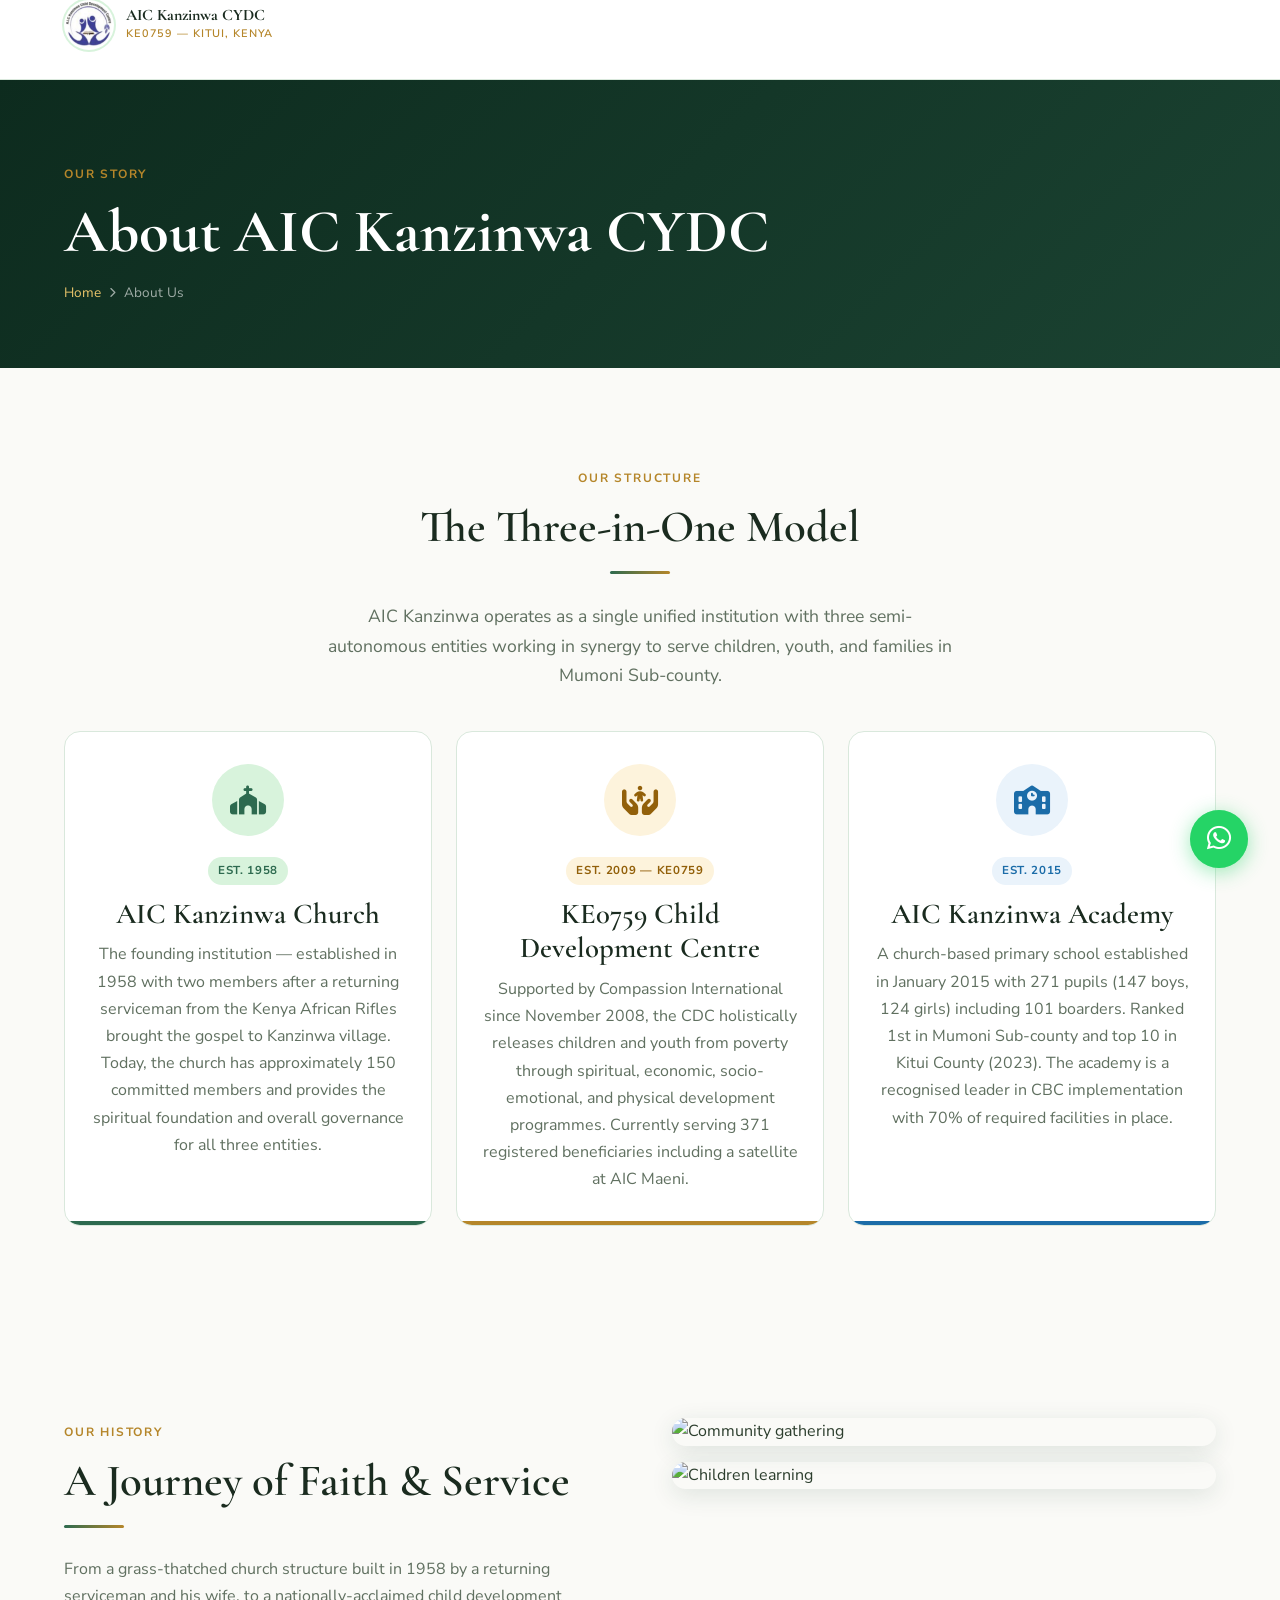
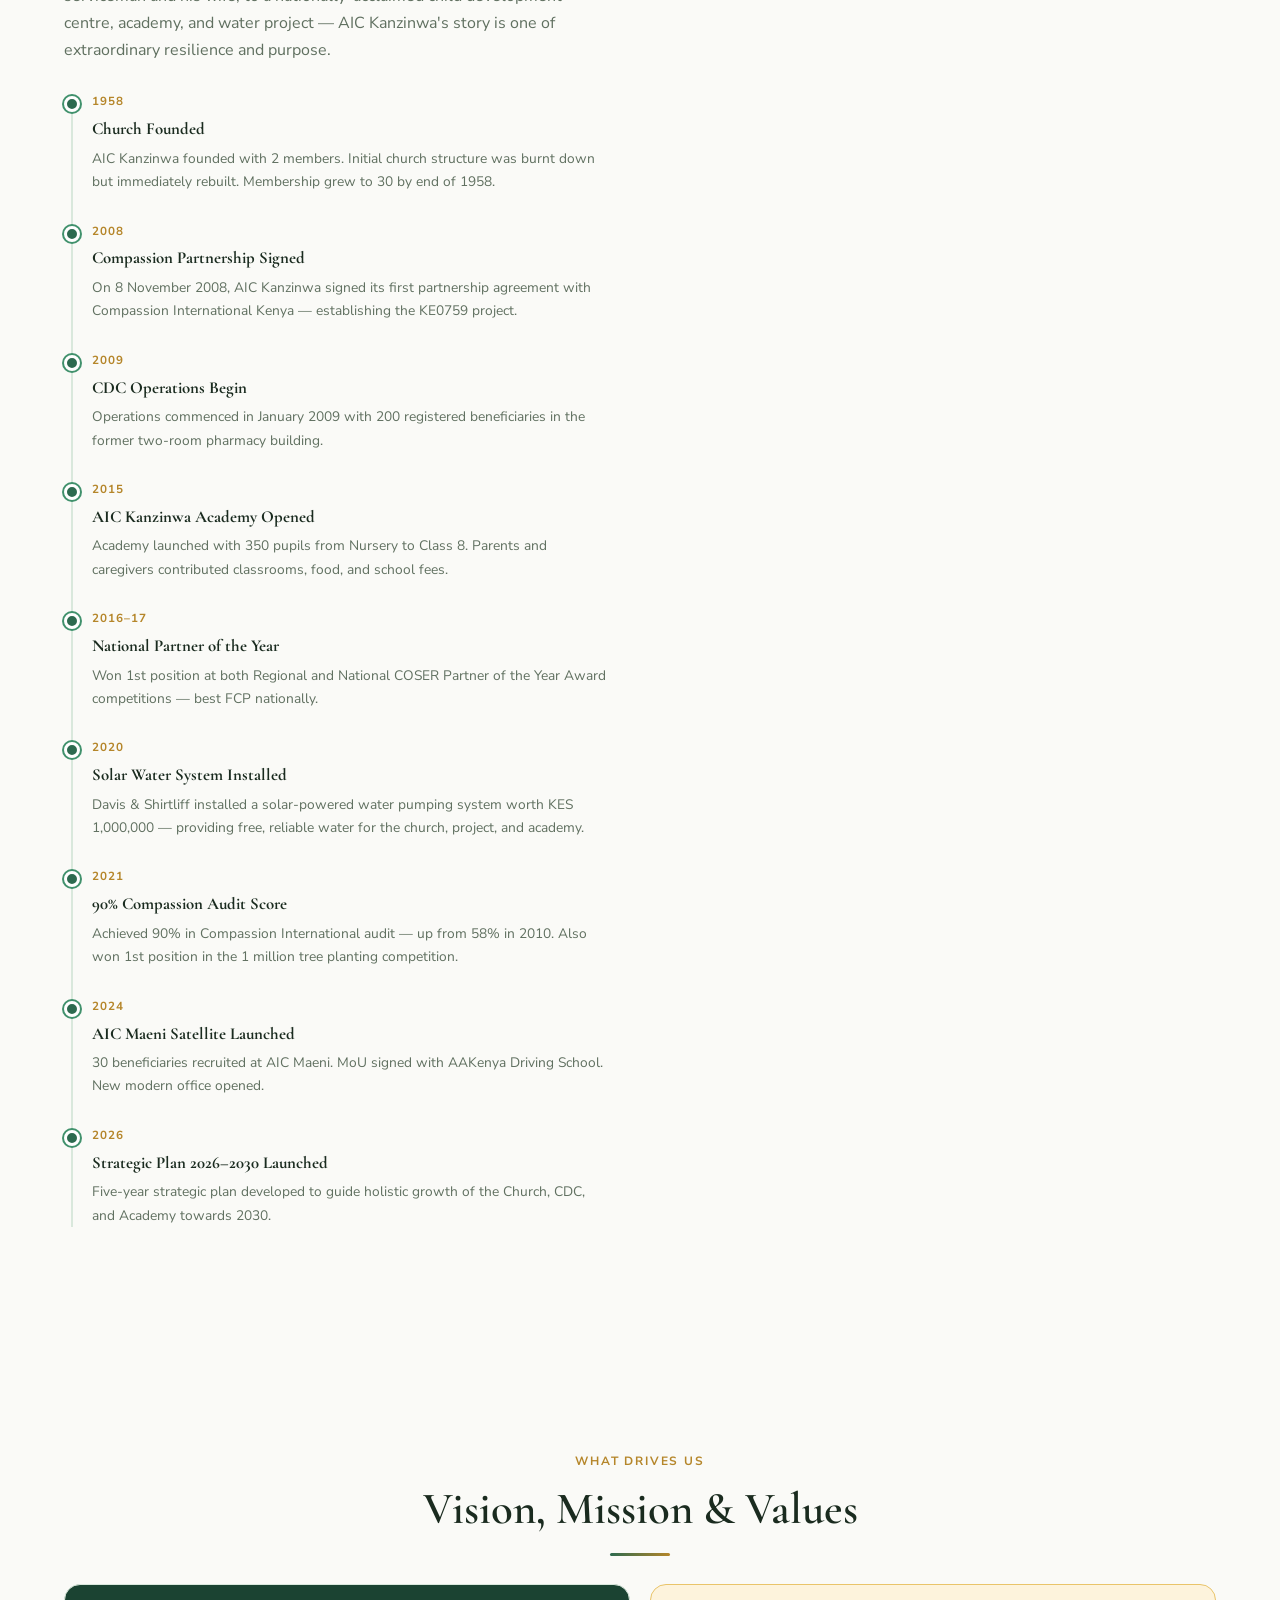
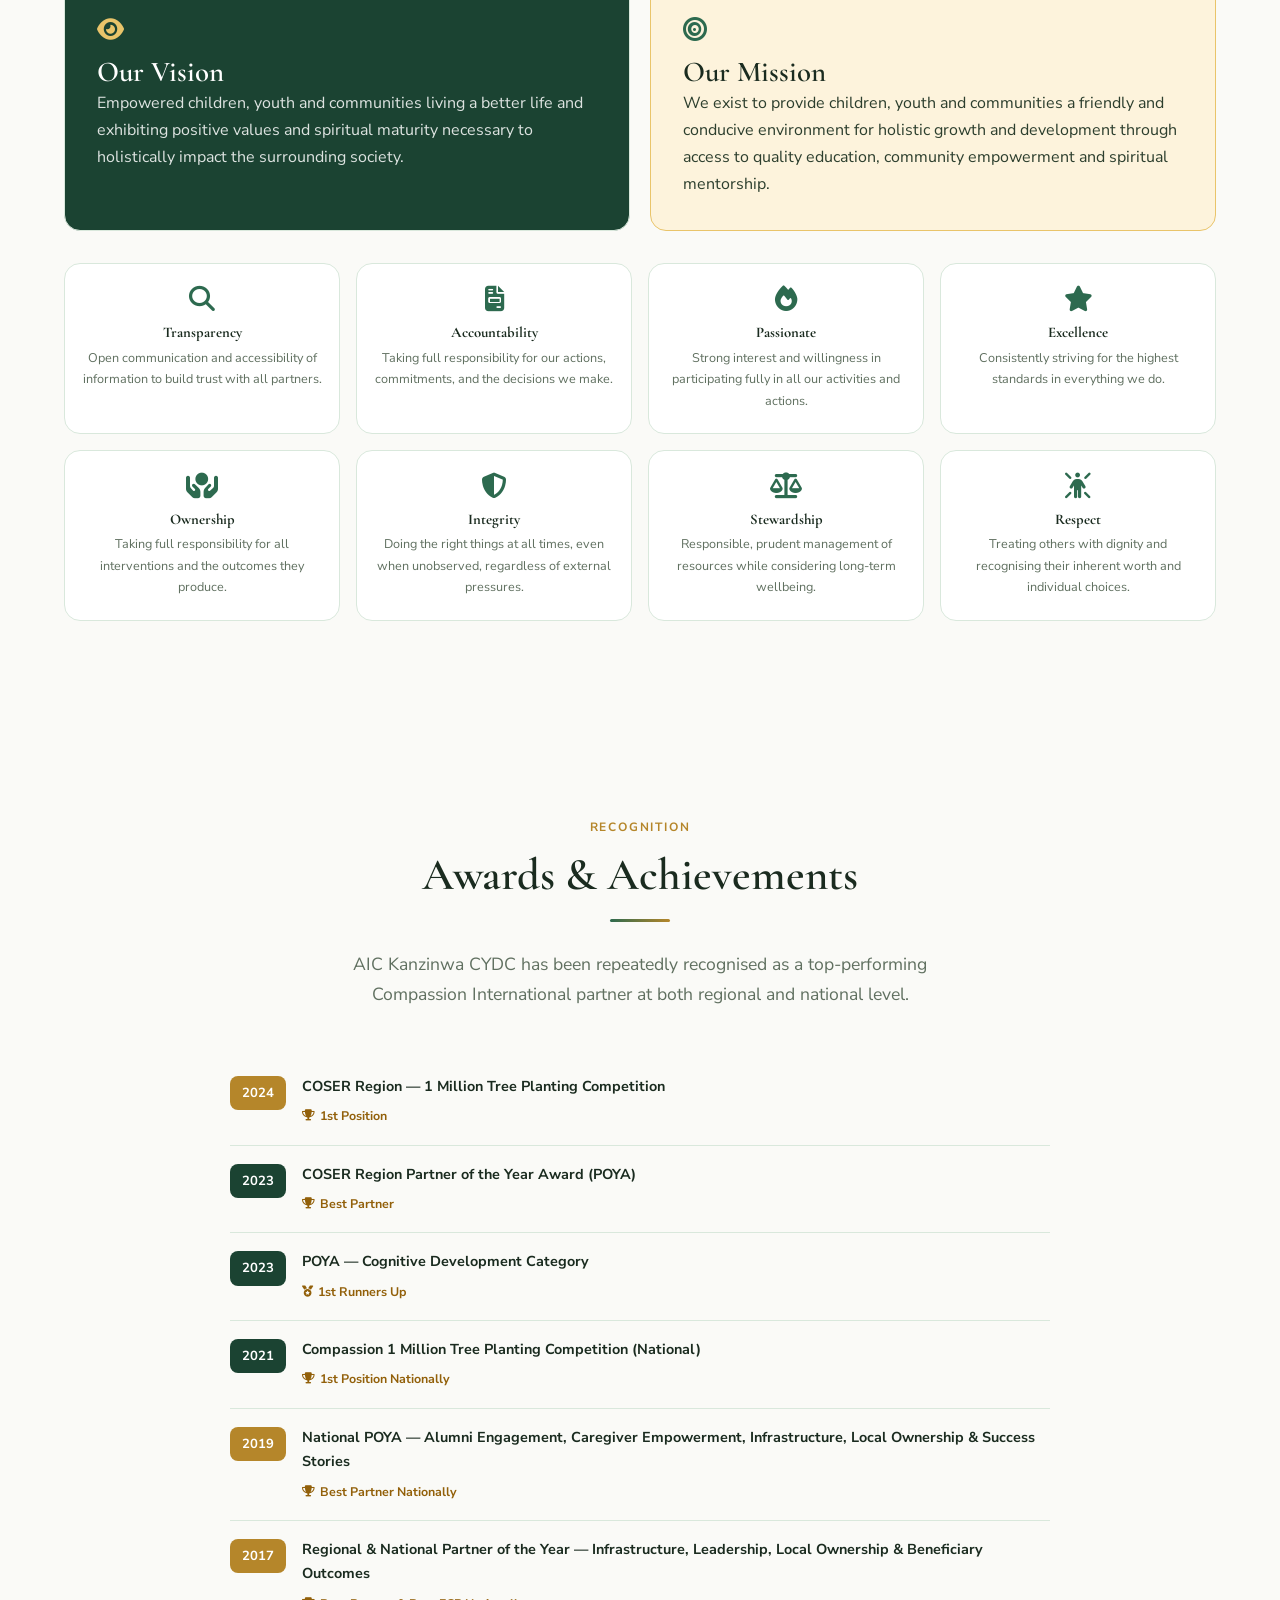
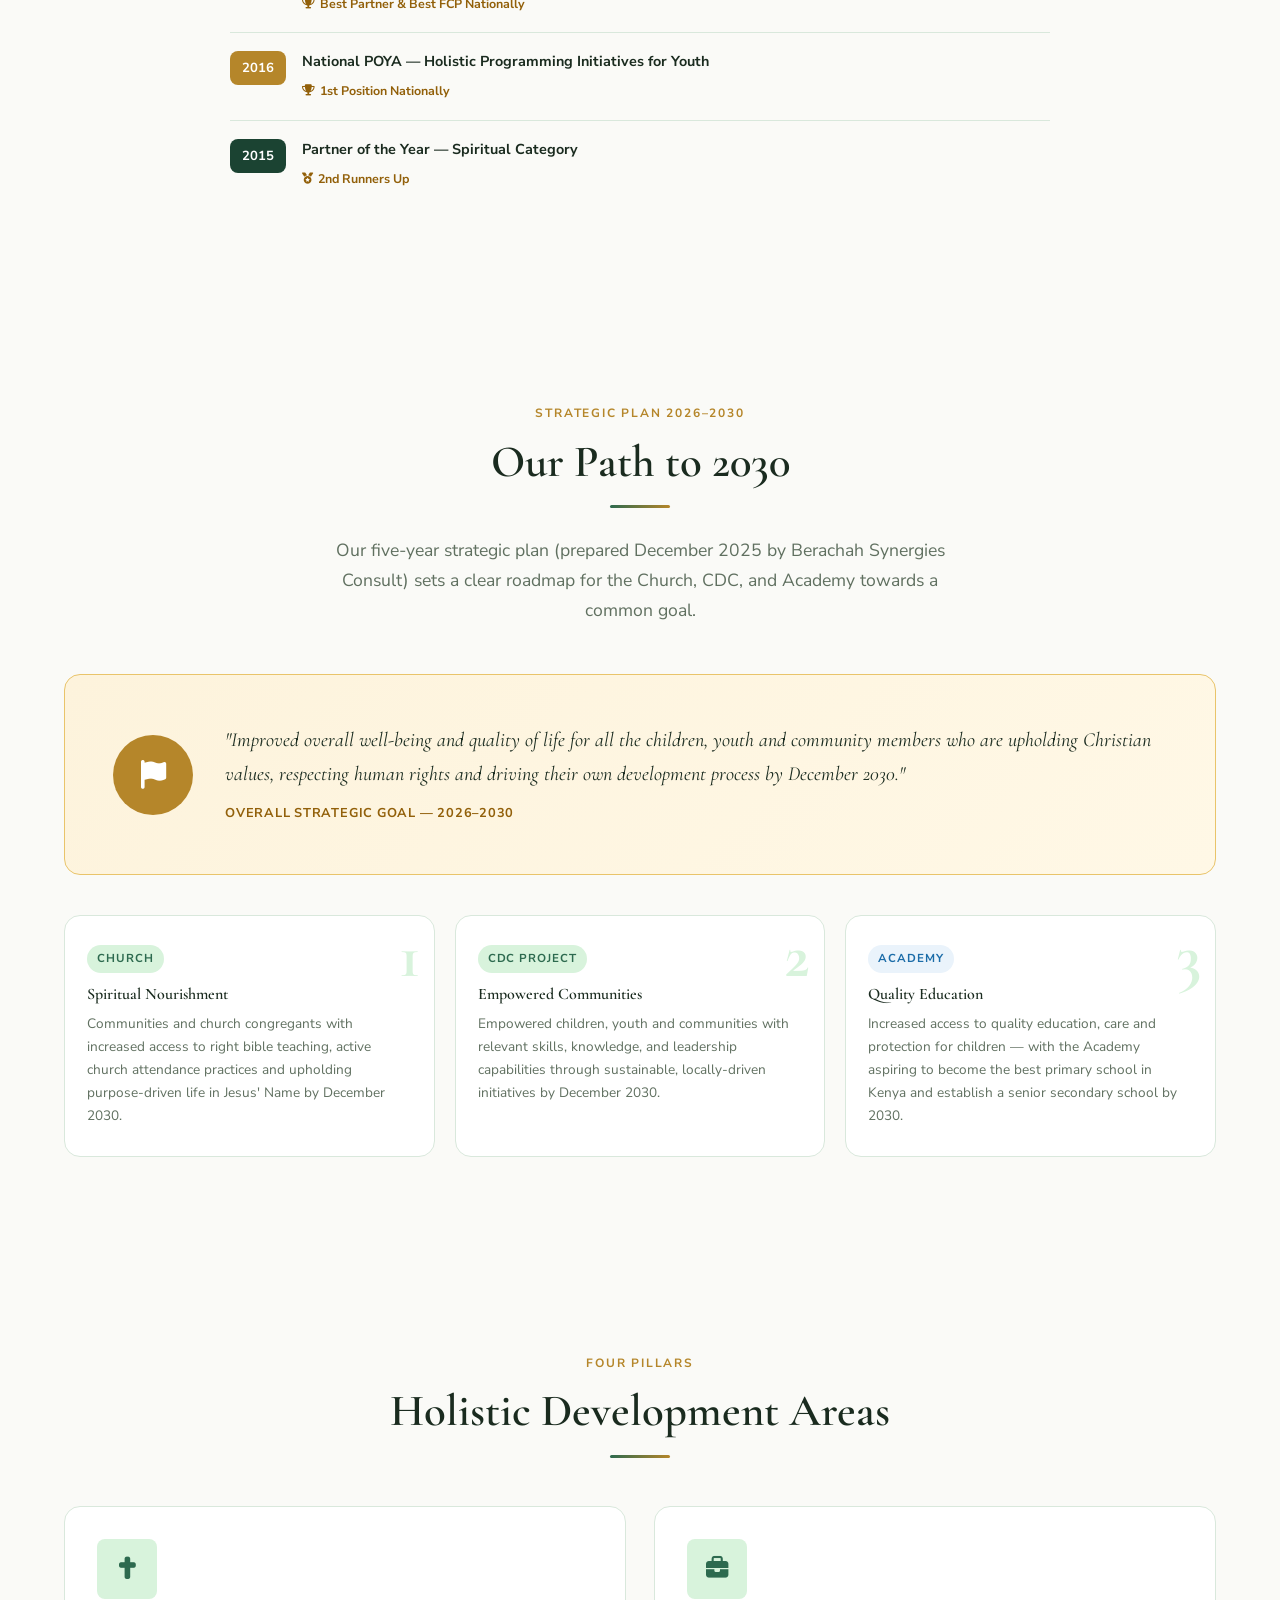
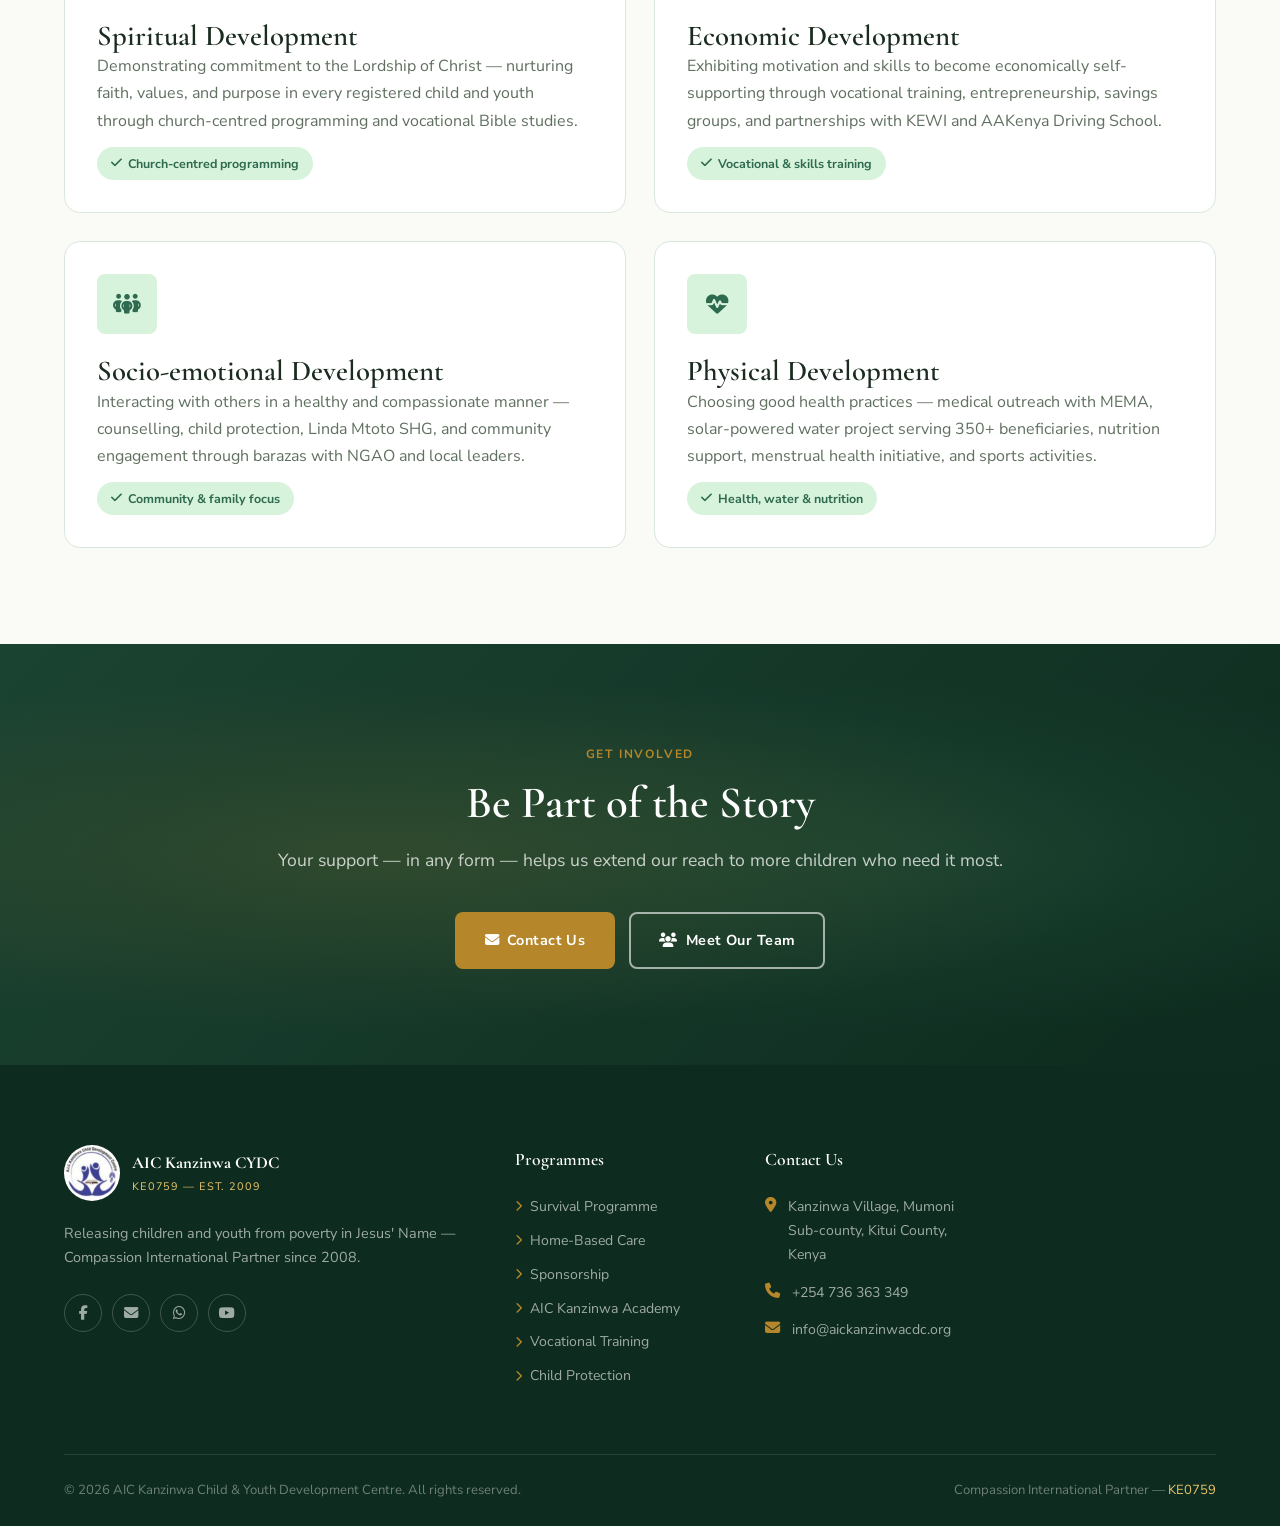
==== commit 81966119: "Updated Website, Interactions, and User Friendly." ====
--- a/about.html
+++ b/about.html
@@ -3,228 +3,232 @@
 <head>
   <meta charset="UTF-8" /><meta name="viewport" content="width=device-width, initial-scale=1.0" />
   <title>About Us — AIC Kanzinwa CYDC</title>
-  <meta name="description" content="Learn about the history, mission, vision, and core values of AIC Kanzinwa Child and Youth Development Centre, a Compassion International partner in Kitui County, Kenya." />
+  <meta name="description" content="Learn the history, mission, vision, values, and strategic plan 2026-2030 of AIC Kanzinwa CYDC — a Compassion International partner in Kitui County, Kenya since 2008." />
+  <link rel="icon" type="image/jpeg" href="images/logo.jpg" />
   <link rel="stylesheet" href="css/styles.css" />
   <link rel="stylesheet" href="https://cdnjs.cloudflare.com/ajax/libs/font-awesome/6.5.0/css/all.min.css" />
   <style>
-    .history-grid{display:grid;grid-template-columns:1fr 1fr;gap:64px;align-items:center;}
-    .history-img img{width:100%;border-radius:var(--radius-lg);box-shadow:var(--shadow-lg);}
-    .timeline{position:relative;padding-left:32px;}
-    .timeline::before{content:'';position:absolute;left:8px;top:0;bottom:0;width:2px;background:var(--border);}
-    .tl-item{position:relative;margin-bottom:32px;}
-    .tl-dot{position:absolute;left:-32px;top:4px;width:18px;height:18px;background:var(--green-700);border-radius:50%;border:3px solid var(--white);box-shadow:0 0 0 2px var(--green-700);}
-    .tl-year{font-size:0.75rem;font-weight:700;letter-spacing:0.08em;text-transform:uppercase;color:var(--gold-500);margin-bottom:4px;}
-    .tl-title{font-family:'Cormorant Garamond',serif;font-size:1.1rem;font-weight:600;color:var(--dark);margin-bottom:4px;}
-    .tl-text{font-size:0.88rem;color:var(--muted);}
-    .values-grid{display:grid;grid-template-columns:repeat(4,1fr);gap:20px;}
-    .value-box{background:var(--white);border:1px solid var(--border);border-radius:var(--radius-lg);padding:28px 20px;text-align:center;transition:all var(--transition);}
-    .value-box:hover{transform:translateY(-4px);box-shadow:var(--shadow-md);border-color:var(--green-600);}
-    .value-box i{font-size:1.8rem;color:var(--green-700);margin-bottom:14px;}
-    .value-box h4{font-size:1rem;font-weight:700;color:var(--dark);margin-bottom:6px;}
-    .value-box p{font-size:0.82rem;}
-    .mv-grid{display:grid;grid-template-columns:1fr 1fr;gap:24px;margin-top:32px;}
+    .history-grid{display:grid;grid-template-columns:1fr 1fr;gap:64px;align-items:start;}
+    .history-imgs img{width:100%;border-radius:var(--radius-lg);box-shadow:var(--shadow-md);margin-bottom:16px;}
+    .tl{position:relative;padding-left:28px;}
+    .tl::before{content:'';position:absolute;left:7px;top:4px;bottom:0;width:2px;background:var(--border);}
+    .tl-item{position:relative;margin-bottom:28px;}
+    .tl-dot{position:absolute;left:-28px;top:4px;width:16px;height:16px;background:var(--green-700);border-radius:50%;border:3px solid var(--white);box-shadow:0 0 0 2px var(--green-600);}
+    .tl-year{font-size:0.73rem;font-weight:700;letter-spacing:0.08em;text-transform:uppercase;color:var(--gold-500);margin-bottom:3px;}
+    .tl-title{font-family:'Cormorant Garamond',serif;font-size:1.05rem;font-weight:700;color:var(--dark);margin-bottom:3px;}
+    .tl-text{font-size:0.86rem;color:var(--muted);}
+    .mv-grid{display:grid;grid-template-columns:1fr 1fr;gap:20px;}
     .mv-card{padding:32px;border-radius:var(--radius-lg);border:1px solid var(--border);}
-    .mv-card.mission{background:var(--green-800);color:var(--white);border-color:var(--green-800);}
+    .mv-card.mission{background:var(--green-800);}
+    .mv-card.mission h3,.mv-card.mission p{color:rgba(255,255,255,0.85);}
     .mv-card.mission h3{color:var(--white);}
-    .mv-card.mission p{color:rgba(255,255,255,0.8);}
     .mv-card.vision{background:var(--gold-100);border-color:var(--gold-300);}
-    .mv-card h3{margin-bottom:12px;}
-    .about-img-side img{width:100%;border-radius:var(--radius-lg);box-shadow:var(--shadow-md);margin-bottom:20px;}
-    @media(max-width:900px){.values-grid{grid-template-columns:repeat(2,1fr);}.mv-grid{grid-template-columns:1fr;}}
+    .values-8{display:grid;grid-template-columns:repeat(4,1fr);gap:16px;margin-top:32px;}
+    .val-box{background:var(--white);border:1px solid var(--border);border-radius:var(--radius-lg);padding:22px 16px;text-align:center;transition:all var(--transition);}
+    .val-box:hover{transform:translateY(-3px);box-shadow:var(--shadow-md);border-color:var(--green-600);}
+    .val-box i{font-size:1.6rem;color:var(--green-700);margin-bottom:12px;}
+    .val-box h4{font-size:0.92rem;font-weight:700;color:var(--dark);margin-bottom:5px;}
+    .val-box p{font-size:0.79rem;}
+    @media(max-width:900px){.values-8{grid-template-columns:repeat(2,1fr);}.mv-grid{grid-template-columns:1fr;}}
     @media(max-width:768px){.history-grid{grid-template-columns:1fr;gap:40px;}}
   </style>
 </head>
 <body>
-<nav class="navbar">
-  <div class="container"><div class="nav-inner">
-    <a href="index.html" class="nav-brand">
-      <div class="nav-brand-icon"><i class="fa-solid fa-hands-holding-child"></i></div>
-      <div class="nav-brand-text"><div class="org-name">AIC Kanzinwa CYDC</div><div class="org-sub">KE0759 — Kitui, Kenya</div></div>
-    </a>
-    <ul class="nav-links">
-      <li><a href="index.html">Home</a></li><li><a href="about.html" class="active">About Us</a></li>
-      <li><a href="volunteer.html">Volunteer</a></li><li><a href="gallery.html">Gallery</a></li>
-      <li><a href="blog.html">News</a></li><li><a href="team.html">Our Team</a></li><li><a href="contact.html">Contact</a></li>
-    </ul>
-    <div class="nav-cta"><a href="donate.html" class="btn btn-gold"><i class="fa-solid fa-heart"></i> Donate</a></div>
-    <button class="hamburger" aria-label="Toggle menu"><span></span><span></span><span></span></button>
-  </div></div>
-</nav>
-<div class="mobile-menu">
-  <a href="index.html">Home</a><a href="about.html">About Us</a><a href="volunteer.html">Volunteer</a>
-  <a href="gallery.html">Gallery</a><a href="blog.html">News &amp; Blog</a><a href="team.html">Meet Our Team</a><a href="contact.html">Contact Us</a>
-  <div class="mobile-cta"><a href="donate.html" class="btn btn-gold"><i class="fa-solid fa-heart"></i> Donate Now</a><a href="volunteer.html" class="btn btn-outline">Volunteer</a></div>
-</div>
-
-<div class="page-hero">
-  <div class="container page-hero-content">
-    <span class="section-label">Our Story</span>
-    <h1>About AIC Kanzinwa CYDC</h1>
-    <div class="breadcrumb">
-      <a href="index.html">Home</a><i class="fa-solid fa-chevron-right"></i><span>About Us</span>
-    </div>
-  </div>
-</div>
-
+<nav class="navbar"><div class="container"><div class="nav-inner">
+  <a href="index.html" class="nav-brand"><img src="images/logo.jpg" alt="AIC Kanzinwa CYDC Logo" class="nav-logo-img" /><div class="nav-brand-text"><div class="org-name">AIC Kanzinwa CYDC</div><div class="org-sub">KE0759 — Kitui, Kenya</div></div></a>
+  <button class="hamburger" aria-label="Toggle menu"><span></span><span></span><span></span></button>
+</div></div></nav>
+
+<div class="page-hero"><div class="container page-hero-content"><span class="section-label">Our Story</span><h1>About AIC Kanzinwa CYDC</h1><div class="breadcrumb"><a href="index.html">Home</a><i class="fa-solid fa-chevron-right"></i><span>About Us</span></div></div></div>
+
+<!-- THREE-IN-ONE MODEL -->
 <section class="section">
+  <div class="container">
+    <div class="text-center animate">
+      <span class="section-label">Our Structure</span>
+      <h2 class="section-title">The Three-in-One Model</h2>
+      <div class="divider divider-center"></div>
+      <p class="section-lead" style="margin:0 auto;">AIC Kanzinwa operates as a single unified institution with three semi-autonomous entities working in synergy to serve children, youth, and families in Mumoni Sub-county.</p>
+    </div>
+    <div class="model-grid">
+      <div class="model-card church animate" data-delay="0">
+        <div class="model-icon"><i class="fa-solid fa-church"></i></div>
+        <span class="model-tag">Est. 1958</span>
+        <h3>AIC Kanzinwa Church</h3>
+        <p>The founding institution — established in 1958 with two members after a returning serviceman from the Kenya African Rifles brought the gospel to Kanzinwa village. Today, the church has approximately 150 committed members and provides the spiritual foundation and overall governance for all three entities.</p>
+      </div>
+      <div class="model-card cdc animate" data-delay="100">
+        <div class="model-icon"><i class="fa-solid fa-hands-holding-child"></i></div>
+        <span class="model-tag">Est. 2009 — KE0759</span>
+        <h3>KE0759 Child Development Centre</h3>
+        <p>Supported by Compassion International since November 2008, the CDC holistically releases children and youth from poverty through spiritual, economic, socio-emotional, and physical development programmes. Currently serving 371 registered beneficiaries including a satellite at AIC Maeni.</p>
+      </div>
+      <div class="model-card academy animate" data-delay="200">
+        <div class="model-icon"><i class="fa-solid fa-school"></i></div>
+        <span class="model-tag">Est. 2015</span>
+        <h3>AIC Kanzinwa Academy</h3>
+        <p>A church-based primary school established in January 2015 with 271 pupils (147 boys, 124 girls) including 101 boarders. Ranked 1st in Mumoni Sub-county and top 10 in Kitui County (2023). The academy is a recognised leader in CBC implementation with 70% of required facilities in place.</p>
+      </div>
+    </div>
+  </div>
+</section>
+
+<!-- HISTORY & TIMELINE -->
+<section class="section bg-light">
   <div class="container">
     <div class="history-grid">
       <div class="animate">
         <span class="section-label">Our History</span>
-        <h2 class="section-title">A Brief History of the Project</h2>
+        <h2 class="section-title">A Journey of Faith &amp; Service</h2>
         <div class="divider"></div>
-        <p style="margin-bottom:16px;">Africa Inland Church Kanzinwa is situated in Kanzinwa village, Mbarani Sub-location, Katse Location, Mumoni Sub-county, Mwingi North Constituency, Kitui County, Kenya.</p>
-        <p style="margin-bottom:24px;">On 8th November 2008, Africa Inland Church signed their first partnership agreement with Compassion International Kenya to holistically release the neediest children and youth from poverty in Jesus' Name. Operations officially commenced in January 2009.</p>
-        <div class="timeline">
-          <div class="tl-item"><div class="tl-dot"></div><div class="tl-year">2008</div><div class="tl-title">Partnership Established</div><div class="tl-text">AIC Kanzinwa signs first partnership agreement with Compassion International Kenya.</div></div>
-          <div class="tl-item"><div class="tl-dot"></div><div class="tl-year">2009</div><div class="tl-title">Operations Begin</div><div class="tl-text">Centre officially commences operations with 200 registered beneficiaries under the Child Development Sponsorship Programme.</div></div>
-          <div class="tl-item"><div class="tl-dot"></div><div class="tl-year">2024</div><div class="tl-title">AIC Maeni Satellite Launched</div><div class="tl-text">Recruitment drive for AIC Maeni Satellite selects 30 beneficiaries, extending reach to the most vulnerable families.</div></div>
-          <div class="tl-item"><div class="tl-dot"></div><div class="tl-year">2025</div><div class="tl-title">371+ Beneficiaries</div><div class="tl-text">Programme grows to 371 registered beneficiaries under the Integrated Programme Module covering survival, home-based, and sponsorship programmes.</div></div>
+        <p style="margin-bottom:28px;">From a grass-thatched church structure built in 1958 by a returning serviceman and his wife, to a nationally-acclaimed child development centre, academy, and water project — AIC Kanzinwa's story is one of extraordinary resilience and purpose.</p>
+        <div class="tl">
+          <div class="tl-item"><div class="tl-dot"></div><div class="tl-year">1958</div><div class="tl-title">Church Founded</div><div class="tl-text">AIC Kanzinwa founded with 2 members. Initial church structure was burnt down but immediately rebuilt. Membership grew to 30 by end of 1958.</div></div>
+          <div class="tl-item"><div class="tl-dot"></div><div class="tl-year">2008</div><div class="tl-title">Compassion Partnership Signed</div><div class="tl-text">On 8 November 2008, AIC Kanzinwa signed its first partnership agreement with Compassion International Kenya — establishing the KE0759 project.</div></div>
+          <div class="tl-item"><div class="tl-dot"></div><div class="tl-year">2009</div><div class="tl-title">CDC Operations Begin</div><div class="tl-text">Operations commenced in January 2009 with 200 registered beneficiaries in the former two-room pharmacy building.</div></div>
+          <div class="tl-item"><div class="tl-dot"></div><div class="tl-year">2015</div><div class="tl-title">AIC Kanzinwa Academy Opened</div><div class="tl-text">Academy launched with 350 pupils from Nursery to Class 8. Parents and caregivers contributed classrooms, food, and school fees.</div></div>
+          <div class="tl-item"><div class="tl-dot"></div><div class="tl-year">2016–17</div><div class="tl-title">National Partner of the Year</div><div class="tl-text">Won 1st position at both Regional and National COSER Partner of the Year Award competitions — best FCP nationally.</div></div>
+          <div class="tl-item"><div class="tl-dot"></div><div class="tl-year">2020</div><div class="tl-title">Solar Water System Installed</div><div class="tl-text">Davis &amp; Shirtliff installed a solar-powered water pumping system worth KES 1,000,000 — providing free, reliable water for the church, project, and academy.</div></div>
+          <div class="tl-item"><div class="tl-dot"></div><div class="tl-year">2021</div><div class="tl-title">90% Compassion Audit Score</div><div class="tl-text">Achieved 90% in Compassion International audit — up from 58% in 2010. Also won 1st position in the 1 million tree planting competition.</div></div>
+          <div class="tl-item"><div class="tl-dot"></div><div class="tl-year">2024</div><div class="tl-title">AIC Maeni Satellite Launched</div><div class="tl-text">30 beneficiaries recruited at AIC Maeni. MoU signed with AAKenya Driving School. New modern office opened.</div></div>
+          <div class="tl-item"><div class="tl-dot"></div><div class="tl-year">2026</div><div class="tl-title">Strategic Plan 2026–2030 Launched</div><div class="tl-text">Five-year strategic plan developed to guide holistic growth of the Church, CDC, and Academy towards 2030.</div></div>
         </div>
       </div>
-      <div class="about-img-side animate" data-delay="150">
-        <img src="https://images.unsplash.com/photo-1531206715517-5c0ba140b2b8?w=700&q=80" alt="Community gathering at AIC Kanzinwa" />
-        <img src="https://images.unsplash.com/photo-1541802645635-11f2286a7482?w=700&q=80" alt="Children learning at the centre" />
-      </div>
-    </div>
-  </div>
-</section>
-
-<section class="section-sm bg-light">
+      <div class="history-imgs animate" data-delay="150">
+        <img src="https://images.unsplash.com/photo-1531206715517-5c0ba140b2b8?w=700&q=80" alt="Community gathering" />
+        <img src="https://images.unsplash.com/photo-1541802645635-11f2286a7482?w=700&q=80" alt="Children learning" />
+      </div>
+    </div>
+  </div>
+</section>
+
+<!-- VISION, MISSION, VALUES -->
+<section class="section">
   <div class="container">
     <div class="text-center animate">
       <span class="section-label">What Drives Us</span>
-      <h2 class="section-title">Mission, Vision &amp; Values</h2>
+      <h2 class="section-title">Vision, Mission &amp; Values</h2>
       <div class="divider divider-center"></div>
     </div>
     <div class="mv-grid animate" data-delay="100">
       <div class="mv-card mission">
-        <i class="fa-solid fa-bullseye" style="font-size:1.6rem;color:var(--gold-300);margin-bottom:14px;"></i>
-        <h3>Mission Statement</h3>
-        <p>Africa Inland Church Kanzinwa Child Development Centre exists to provide a child-friendly environment for holistic growth through community mobilisation, capacity building, and empowerment training.</p>
+        <i class="fa-solid fa-eye" style="font-size:1.5rem;color:var(--gold-300);margin-bottom:14px;display:block;"></i>
+        <h3>Our Vision</h3>
+        <p>Empowered children, youth and communities living a better life and exhibiting positive values and spiritual maturity necessary to holistically impact the surrounding society.</p>
       </div>
       <div class="mv-card vision">
-        <i class="fa-solid fa-eye" style="font-size:1.6rem;color:var(--green-700);margin-bottom:14px;"></i>
-        <h3>Vision Statement</h3>
-        <p style="color:var(--text);">To empower less fortunate children and youth in the society — equipping them with the skills, confidence, and character to thrive beyond poverty.</p>
-      </div>
-    </div>
-    <div class="values-grid mt-6 animate" data-delay="200">
-      <div class="value-box"><i class="fa-solid fa-balance-scale"></i><h4>Stewardship</h4><p>Responsible management of every resource entrusted to us.</p></div>
-      <div class="value-box"><i class="fa-solid fa-shield-halved"></i><h4>Integrity</h4><p>Honesty and transparency in all our dealings and programmes.</p></div>
-      <div class="value-box"><i class="fa-solid fa-person-rays"></i><h4>Dignity</h4><p>Affirming the inherent worth and value of every child we serve.</p></div>
-      <div class="value-box"><i class="fa-solid fa-star"></i><h4>Excellence</h4><p>Pursuing the highest standards in every programme and activity.</p></div>
-      <div class="value-box"><i class="fa-solid fa-magnifying-glass"></i><h4>Transparency</h4><p>Open, accountable reporting to all stakeholders and donors.</p></div>
-      <div class="value-box"><i class="fa-solid fa-fire"></i><h4>Passion</h4><p>Deep commitment to the children and communities we serve.</p></div>
-      <div class="value-box"><i class="fa-solid fa-file-invoice"></i><h4>Accountability</h4><p>Full accountability to God, our partners, and our beneficiaries.</p></div>
-      <div class="value-box"><i class="fa-solid fa-hand-holding-heart"></i><h4>Compassion</h4><p>Meeting needs with empathy, generosity, and Christ-like love.</p></div>
-    </div>
-  </div>
-</section>
-
+        <i class="fa-solid fa-bullseye" style="font-size:1.5rem;color:var(--green-700);margin-bottom:14px;display:block;"></i>
+        <h3>Our Mission</h3>
+        <p style="color:var(--text);">We exist to provide children, youth and communities a friendly and conducive environment for holistic growth and development through access to quality education, community empowerment and spiritual mentorship.</p>
+      </div>
+    </div>
+    <div class="values-8 animate" data-delay="200">
+      <div class="val-box"><i class="fa-solid fa-magnifying-glass"></i><h4>Transparency</h4><p>Open communication and accessibility of information to build trust with all partners.</p></div>
+      <div class="val-box"><i class="fa-solid fa-file-invoice"></i><h4>Accountability</h4><p>Taking full responsibility for our actions, commitments, and the decisions we make.</p></div>
+      <div class="val-box"><i class="fa-solid fa-fire"></i><h4>Passionate</h4><p>Strong interest and willingness in participating fully in all our activities and actions.</p></div>
+      <div class="val-box"><i class="fa-solid fa-star"></i><h4>Excellence</h4><p>Consistently striving for the highest standards in everything we do.</p></div>
+      <div class="val-box"><i class="fa-solid fa-hands-holding-circle"></i><h4>Ownership</h4><p>Taking full responsibility for all interventions and the outcomes they produce.</p></div>
+      <div class="val-box"><i class="fa-solid fa-shield-halved"></i><h4>Integrity</h4><p>Doing the right things at all times, even when unobserved, regardless of external pressures.</p></div>
+      <div class="val-box"><i class="fa-solid fa-balance-scale"></i><h4>Stewardship</h4><p>Responsible, prudent management of resources while considering long-term wellbeing.</p></div>
+      <div class="val-box"><i class="fa-solid fa-person-rays"></i><h4>Respect</h4><p>Treating others with dignity and recognising their inherent worth and individual choices.</p></div>
+    </div>
+  </div>
+</section>
+
+<!-- AWARDS -->
+<section class="section bg-light">
+  <div class="container">
+    <div class="text-center animate">
+      <span class="section-label">Recognition</span>
+      <h2 class="section-title">Awards &amp; Achievements</h2>
+      <div class="divider divider-center"></div>
+      <p class="section-lead" style="margin:0 auto 48px;">AIC Kanzinwa CYDC has been repeatedly recognised as a top-performing Compassion International partner at both regional and national level.</p>
+    </div>
+    <div style="max-width:820px;margin:0 auto;" class="animate" data-delay="80">
+      <div class="award-row"><span class="award-year gold">2024</span><div><div class="award-title">COSER Region — 1 Million Tree Planting Competition</div><div class="award-pos"><i class="fa-solid fa-trophy"></i> 1st Position</div></div></div>
+      <div class="award-row"><span class="award-year">2023</span><div><div class="award-title">COSER Region Partner of the Year Award (POYA)</div><div class="award-pos"><i class="fa-solid fa-trophy"></i> Best Partner</div></div></div>
+      <div class="award-row"><span class="award-year">2023</span><div><div class="award-title">POYA — Cognitive Development Category</div><div class="award-pos"><i class="fa-solid fa-medal"></i> 1st Runners Up</div></div></div>
+      <div class="award-row"><span class="award-year">2021</span><div><div class="award-title">Compassion 1 Million Tree Planting Competition (National)</div><div class="award-pos"><i class="fa-solid fa-trophy"></i> 1st Position Nationally</div></div></div>
+      <div class="award-row"><span class="award-year gold">2019</span><div><div class="award-title">National POYA — Alumni Engagement, Caregiver Empowerment, Infrastructure, Local Ownership &amp; Success Stories</div><div class="award-pos"><i class="fa-solid fa-trophy"></i> Best Partner Nationally</div></div></div>
+      <div class="award-row"><span class="award-year gold">2017</span><div><div class="award-title">Regional &amp; National Partner of the Year — Infrastructure, Leadership, Local Ownership &amp; Beneficiary Outcomes</div><div class="award-pos"><i class="fa-solid fa-trophy"></i> Best Partner &amp; Best FCP Nationally</div></div></div>
+      <div class="award-row"><span class="award-year gold">2016</span><div><div class="award-title">National POYA — Holistic Programming Initiatives for Youth</div><div class="award-pos"><i class="fa-solid fa-trophy"></i> 1st Position Nationally</div></div></div>
+      <div class="award-row"><span class="award-year">2015</span><div><div class="award-title">Partner of the Year — Spiritual Category</div><div class="award-pos"><i class="fa-solid fa-medal"></i> 2nd Runners Up</div></div></div>
+    </div>
+  </div>
+</section>
+
+<!-- STRATEGY 2026–2030 -->
 <section class="section">
+  <div class="container">
+    <div class="text-center animate">
+      <span class="section-label">Strategic Plan 2026–2030</span>
+      <h2 class="section-title">Our Path to 2030</h2>
+      <div class="divider divider-center"></div>
+      <p class="section-lead" style="margin:0 auto 48px;">Our five-year strategic plan (prepared December 2025 by Berachah Synergies Consult) sets a clear roadmap for the Church, CDC, and Academy towards a common goal.</p>
+    </div>
+    <div class="mission-strip animate" style="margin-bottom:40px;">
+      <div class="mission-icon"><i class="fa-solid fa-flag"></i></div>
+      <div>
+        <p style="font-family:'Cormorant Garamond',serif;font-size:1.25rem;font-style:italic;color:var(--dark);margin-bottom:8px;">"Improved overall well-being and quality of life for all the children, youth and community members who are upholding Christian values, respecting human rights and driving their own development process by December 2030."</p>
+        <span style="font-size:0.8rem;font-weight:700;color:var(--gold-700);letter-spacing:0.06em;text-transform:uppercase;">Overall Strategic Goal — 2026–2030</span>
+      </div>
+    </div>
+    <div class="strategy-grid animate" data-delay="80">
+      <div class="strategy-card church">
+        <div class="strategy-num">1</div>
+        <span class="card-tag" style="background:var(--green-100);color:var(--green-700);">Church</span>
+        <h4>Spiritual Nourishment</h4>
+        <p>Communities and church congregants with increased access to right bible teaching, active church attendance practices and upholding purpose-driven life in Jesus' Name by December 2030.</p>
+      </div>
+      <div class="strategy-card">
+        <div class="strategy-num">2</div>
+        <span class="card-tag">CDC Project</span>
+        <h4>Empowered Communities</h4>
+        <p>Empowered children, youth and communities with relevant skills, knowledge, and leadership capabilities through sustainable, locally-driven initiatives by December 2030.</p>
+      </div>
+      <div class="strategy-card">
+        <div class="strategy-num">3</div>
+        <span class="card-tag" style="background:#EAF3FB;color:#1B6CA8;">Academy</span>
+        <h4>Quality Education</h4>
+        <p>Increased access to quality education, care and protection for children — with the Academy aspiring to become the best primary school in Kenya and establish a senior secondary school by 2030.</p>
+      </div>
+    </div>
+  </div>
+</section>
+
+<!-- 4 PILLARS -->
+<section class="section bg-light">
   <div class="container">
     <div class="text-center mb-6 animate">
       <span class="section-label">Four Pillars</span>
       <h2 class="section-title">Holistic Development Areas</h2>
       <div class="divider divider-center"></div>
-      <p class="section-lead" style="margin:0 auto;">Our model addresses the whole child — spirit, livelihood, relationships, and body — with measurable outcomes for each area.</p>
     </div>
     <div class="grid-2">
-      <div class="program-card animate" data-delay="0">
-        <div class="program-icon"><i class="fa-solid fa-cross"></i></div>
-        <h3>Spiritual Development</h3>
-        <p style="margin-bottom:12px;">Demonstrating commitment to the Lordship of Christ — nurturing faith, values, and purpose in every registered child and youth.</p>
-        <span class="badge badge-green"><i class="fa-solid fa-check"></i> Church-centred programming</span>
-      </div>
-      <div class="program-card animate" data-delay="100">
-        <div class="program-icon"><i class="fa-solid fa-briefcase"></i></div>
-        <h3>Economic Development</h3>
-        <p style="margin-bottom:12px;">Exhibiting motivation and skills to become economically self-supporting through vocational training, entrepreneurship, and scholarships.</p>
-        <span class="badge badge-green"><i class="fa-solid fa-check"></i> Vocational &amp; skills training</span>
-      </div>
-      <div class="program-card animate" data-delay="200">
-        <div class="program-icon"><i class="fa-solid fa-people-group"></i></div>
-        <h3>Socio-emotional Development</h3>
-        <p style="margin-bottom:12px;">Interacting with other people in a healthy and compassionate manner — counselling, child protection, and community engagement.</p>
-        <span class="badge badge-green"><i class="fa-solid fa-check"></i> Community &amp; family focus</span>
-      </div>
-      <div class="program-card animate" data-delay="300">
-        <div class="program-icon"><i class="fa-solid fa-heart-pulse"></i></div>
-        <h3>Physical Development</h3>
-        <p style="margin-bottom:12px;">Choosing good health practices and being physically healthy — through medical outreach, nutrition support, and sports activities.</p>
-        <span class="badge badge-green"><i class="fa-solid fa-check"></i> Health &amp; nutrition support</span>
-      </div>
-    </div>
-  </div>
-</section>
-
-<section class="section-sm bg-light">
-  <div class="container">
-    <div class="quote-block animate">
-      <p class="quote-text">"Our pertinent mission is to release one child or youth from poverty in Jesus' Name at a time, thus holistically developing them as everyone attains 22 years old — our maximum age of support."</p>
-      <div class="quote-attr">— AIC Kanzinwa CYDC Mission Statement</div>
-    </div>
-  </div>
-</section>
-
-<section class="cta-section">
-  <div class="container">
-    <span class="section-label">Join Our Mission</span>
-    <h2>Be Part of the Story</h2>
-    <p>Your support — financial or in person — helps us extend our reach to more children who need it most.</p>
-    <div class="cta-actions">
-      <a href="donate.html" class="btn btn-gold"><i class="fa-solid fa-heart"></i> Donate Now</a>
-      <a href="volunteer.html" class="btn btn-outline-white"><i class="fa-solid fa-hands-helping"></i> Volunteer</a>
-      <a href="team.html" class="btn btn-outline-white"><i class="fa-solid fa-users"></i> Meet Our Team</a>
-    </div>
-  </div>
-</section>
-
-<footer>
-  <div class="container">
-    <div class="footer-top">
-      <div class="footer-brand">
-        <div class="footer-logo"><div class="icon"><i class="fa-solid fa-hands-holding-child"></i></div><div><div class="org-name">AIC Kanzinwa CYDC</div><div class="org-sub">KE0759 — Est. 2009</div></div></div>
-        <p>Releasing children and youth from poverty in Jesus' Name through holistic development in Kanzinwa village, Kitui County, Kenya.</p>
-        <div class="footer-socials">
-          <a href="https://www.facebook.com" target="_blank" rel="noopener" class="footer-social-link"><i class="fa-brands fa-facebook-f"></i></a>
-          <a href="mailto:ke759aickanzinwacdc@gmail.com" class="footer-social-link"><i class="fa-solid fa-envelope"></i></a>
-          <a href="https://www.youtube.com" target="_blank" rel="noopener" class="footer-social-link"><i class="fa-brands fa-youtube"></i></a>
-          <a href="https://wa.me/" target="_blank" rel="noopener" class="footer-social-link"><i class="fa-brands fa-whatsapp"></i></a>
-        </div>
-      </div>
-      <div class="footer-col"><h5>Quick Links</h5><ul class="footer-links">
-        <li><a href="index.html"><i class="fa-solid fa-chevron-right"></i> Home</a></li>
-        <li><a href="about.html"><i class="fa-solid fa-chevron-right"></i> About Us</a></li>
-        <li><a href="volunteer.html"><i class="fa-solid fa-chevron-right"></i> Volunteer</a></li>
-        <li><a href="donate.html"><i class="fa-solid fa-chevron-right"></i> Donate</a></li>
-        <li><a href="gallery.html"><i class="fa-solid fa-chevron-right"></i> Gallery</a></li>
-        <li><a href="blog.html"><i class="fa-solid fa-chevron-right"></i> News &amp; Blog</a></li>
-        <li><a href="team.html"><i class="fa-solid fa-chevron-right"></i> Our Team</a></li>
-        <li><a href="contact.html"><i class="fa-solid fa-chevron-right"></i> Contact Us</a></li>
-      </ul></div>
-      <div class="footer-col"><h5>Programmes</h5><ul class="footer-links">
-        <li><a href="about.html"><i class="fa-solid fa-chevron-right"></i> Survival Programme</a></li>
-        <li><a href="about.html"><i class="fa-solid fa-chevron-right"></i> Home-Based Care</a></li>
-        <li><a href="about.html"><i class="fa-solid fa-chevron-right"></i> Sponsorship</a></li>
-        <li><a href="about.html"><i class="fa-solid fa-chevron-right"></i> Medical Outreach</a></li>
-        <li><a href="about.html"><i class="fa-solid fa-chevron-right"></i> Vocational Training</a></li>
-        <li><a href="about.html"><i class="fa-solid fa-chevron-right"></i> Child Protection</a></li>
-      </ul></div>
-      <div class="footer-col"><h5>Contact Us</h5>
-        <div class="footer-contact-item"><i class="fa-solid fa-location-dot"></i><span>Kanzinwa Village, Mumoni Sub-county, Kitui County, Kenya</span></div>
-        <div class="footer-contact-item"><i class="fa-solid fa-envelope"></i><a href="mailto:ke759aickanzinwacdc@gmail.com" style="color:rgba(255,255,255,0.6);">ke759aickanzinwacdc@gmail.com</a></div>
-        <div class="footer-contact-item"><i class="fa-solid fa-handshake"></i><span>Compassion International Partner — KE0759</span></div>
-        <a href="donate.html" class="btn btn-gold mt-3" style="font-size:0.85rem;padding:11px 20px;"><i class="fa-solid fa-heart"></i> Donate Now</a>
-      </div>
-    </div>
-    <div class="footer-bottom">
-      <span>&copy; 2025 AIC Kanzinwa Child &amp; Youth Development Centre. All rights reserved.</span>
-      <span>Compassion International Partner — <a href="https://compassion.com" target="_blank" rel="noopener">KE0759</a></span>
-    </div>
-  </div>
-</footer>
+      <div class="program-card animate" data-delay="0"><div class="program-icon"><i class="fa-solid fa-cross"></i></div><h3>Spiritual Development</h3><p style="margin-bottom:12px;">Demonstrating commitment to the Lordship of Christ — nurturing faith, values, and purpose in every registered child and youth through church-centred programming and vocational Bible studies.</p><span class="badge badge-green"><i class="fa-solid fa-check"></i> Church-centred programming</span></div>
+      <div class="program-card animate" data-delay="100"><div class="program-icon"><i class="fa-solid fa-briefcase"></i></div><h3>Economic Development</h3><p style="margin-bottom:12px;">Exhibiting motivation and skills to become economically self-supporting through vocational training, entrepreneurship, savings groups, and partnerships with KEWI and AAKenya Driving School.</p><span class="badge badge-green"><i class="fa-solid fa-check"></i> Vocational &amp; skills training</span></div>
+      <div class="program-card animate" data-delay="200"><div class="program-icon"><i class="fa-solid fa-people-group"></i></div><h3>Socio-emotional Development</h3><p style="margin-bottom:12px;">Interacting with others in a healthy and compassionate manner — counselling, child protection, Linda Mtoto SHG, and community engagement through barazas with NGAO and local leaders.</p><span class="badge badge-green"><i class="fa-solid fa-check"></i> Community &amp; family focus</span></div>
+      <div class="program-card animate" data-delay="300"><div class="program-icon"><i class="fa-solid fa-heart-pulse"></i></div><h3>Physical Development</h3><p style="margin-bottom:12px;">Choosing good health practices — medical outreach with MEMA, solar-powered water project serving 350+ beneficiaries, nutrition support, menstrual health initiative, and sports activities.</p><span class="badge badge-green"><i class="fa-solid fa-check"></i> Health, water &amp; nutrition</span></div>
+    </div>
+  </div>
+</section>
+
+<!-- CTA -->
+<section class="cta-section"><div class="container"><span class="section-label">Get Involved</span><h2>Be Part of the Story</h2><p>Your support — in any form — helps us extend our reach to more children who need it most.</p><div class="cta-actions"><a href="contact.html" class="btn btn-gold"><i class="fa-solid fa-envelope"></i> Contact Us</a><a href="team.html" class="btn btn-outline-white"><i class="fa-solid fa-users"></i> Meet Our Team</a></div></div></section>
+
+<!-- FOOTER -->
+<footer><div class="container">
+  <div class="footer-top">
+    <div class="footer-brand"><div class="footer-logo"><img src="images/logo.jpg" alt="AIC Kanzinwa CYDC" class="footer-logo-img" /><div><div class="org-name">AIC Kanzinwa CYDC</div><div class="org-sub">KE0759 — Est. 2009</div></div></div><p>Releasing children and youth from poverty in Jesus' Name — Compassion International Partner since 2008.</p><div class="footer-socials"><a href="https://www.facebook.com" target="_blank" rel="noopener" class="footer-social-link"><i class="fa-brands fa-facebook-f"></i></a><a href="mailto:info@aickanzinwacdc.org" class="footer-social-link"><i class="fa-solid fa-envelope"></i></a><a href="https://wa.me/254736363349" target="_blank" rel="noopener" class="footer-social-link"><i class="fa-brands fa-whatsapp"></i></a><a href="https://www.youtube.com" target="_blank" rel="noopener" class="footer-social-link"><i class="fa-brands fa-youtube"></i></a></div></div>
+    <div class="footer-col"><h5>Programmes</h5><ul class="footer-links"><li><a href="about.html"><i class="fa-solid fa-chevron-right"></i> Survival Programme</a></li><li><a href="about.html"><i class="fa-solid fa-chevron-right"></i> Home-Based Care</a></li><li><a href="about.html"><i class="fa-solid fa-chevron-right"></i> Sponsorship</a></li><li><a href="about.html"><i class="fa-solid fa-chevron-right"></i> AIC Kanzinwa Academy</a></li><li><a href="about.html"><i class="fa-solid fa-chevron-right"></i> Vocational Training</a></li><li><a href="about.html"><i class="fa-solid fa-chevron-right"></i> Child Protection</a></li></ul></div>
+    <div class="footer-col"><h5>Contact Us</h5><div class="footer-contact-item"><i class="fa-solid fa-location-dot"></i><span>Kanzinwa Village, Mumoni Sub-county, Kitui County, Kenya</span></div><div class="footer-contact-item"><i class="fa-solid fa-phone"></i><a href="tel:+254736363349" style="color:rgba(255,255,255,0.6);">+254 736 363 349</a></div><div class="footer-contact-item"><i class="fa-solid fa-envelope"></i><a href="mailto:info@aickanzinwacdc.org" style="color:rgba(255,255,255,0.6);">info@aickanzinwacdc.org</a></div></div>
+  </div>
+  <div class="footer-bottom"><span>&copy; 2026 AIC Kanzinwa Child &amp; Youth Development Centre. All rights reserved.</span><span>Compassion International Partner — <a href="https://compassion.com" target="_blank" rel="noopener">KE0759</a></span></div>
+</div></footer>
+
+<!-- WHATSAPP -->
+<div class="wa-float"><div class="wa-popup" id="wa-popup"><button class="wa-close" id="wa-close-popup"><i class="fa-solid fa-xmark"></i></button><div class="wa-popup-header"><img src="images/logo.jpg" alt="AIC Kanzinwa" class="wa-popup-avatar" /><div><div class="wa-popup-name">AIC Kanzinwa CYDC</div><div class="wa-popup-status"><i class="fa-solid fa-circle" style="font-size:0.5rem;"></i> Typically replies within a day</div></div></div><p>Have a question about our programmes? We'd love to hear from you.</p><div class="wa-popup-actions"><a href="https://wa.me/254736363349?text=Hello%20AIC%20Kanzinwa%20CYDC!" target="_blank" rel="noopener" class="wa-action-btn chat"><i class="fa-brands fa-whatsapp" style="font-size:1.1rem;"></i> Chat on WhatsApp</a><a href="tel:+254736363349" class="wa-action-btn call"><i class="fa-solid fa-phone"></i> Call +254 736 363 349</a></div></div><button class="wa-main-btn" id="wa-toggle" aria-label="WhatsApp"><div class="wa-pulse"></div><i class="fa-brands fa-whatsapp" style="position:relative;z-index:1;font-size:1.7rem;"></i></button></div>
+
 <script src="js/main.js"></script>
 </body>
 </html>
--- a/css/styles.css
+++ b/css/styles.css
@@ -1003,3 +1003,449 @@
   .cta-actions { flex-direction: column; align-items: center; }
   .amount-grid { grid-template-columns: repeat(2, 1fr); }
 }
+
+/* =========================================
+   LOGO & FAVICON
+   ========================================= */
+.nav-logo-img {
+  width: 50px;
+  height: 50px;
+  border-radius: 50%;
+  object-fit: contain;
+  background: var(--white);
+  padding: 2px;
+  flex-shrink: 0;
+  box-shadow: 0 0 0 2px var(--green-100);
+}
+.footer-logo-img {
+  width: 56px;
+  height: 56px;
+  border-radius: 50%;
+  object-fit: contain;
+  background: var(--white);
+  padding: 2px;
+  flex-shrink: 0;
+}
+
+/* =========================================
+   WHATSAPP FLOATING BUTTON
+   ========================================= */
+.wa-float {
+  position: fixed;
+  bottom: 32px;
+  right: 32px;
+  z-index: 9000;
+  display: flex;
+  flex-direction: column;
+  align-items: flex-end;
+  gap: 12px;
+}
+.wa-main-btn {
+  width: 58px;
+  height: 58px;
+  background: #25D366;
+  border-radius: 50%;
+  display: flex;
+  align-items: center;
+  justify-content: center;
+  color: var(--white);
+  font-size: 1.6rem;
+  box-shadow: 0 4px 20px rgba(37,211,102,0.45);
+  cursor: pointer;
+  transition: all var(--transition);
+  border: none;
+  text-decoration: none;
+  flex-shrink: 0;
+}
+.wa-main-btn:hover {
+  transform: scale(1.08);
+  box-shadow: 0 6px 28px rgba(37,211,102,0.55);
+}
+.wa-main-btn .wa-pulse {
+  position: absolute;
+  width: 58px;
+  height: 58px;
+  border-radius: 50%;
+  background: rgba(37,211,102,0.35);
+  animation: waPulse 2s infinite;
+}
+@keyframes waPulse {
+  0%   { transform: scale(1);   opacity: 0.7; }
+  70%  { transform: scale(1.55); opacity: 0; }
+  100% { transform: scale(1.55); opacity: 0; }
+}
+.wa-popup {
+  display: none;
+  background: var(--white);
+  border-radius: var(--radius-lg);
+  box-shadow: var(--shadow-lg);
+  padding: 20px;
+  width: 280px;
+  border: 1px solid var(--border);
+  animation: fadeInUp 0.25s ease both;
+}
+.wa-popup.open { display: block; }
+.wa-popup-header {
+  display: flex;
+  align-items: center;
+  gap: 12px;
+  padding-bottom: 14px;
+  border-bottom: 1px solid var(--border);
+  margin-bottom: 14px;
+}
+.wa-popup-avatar {
+  width: 44px;
+  height: 44px;
+  border-radius: 50%;
+  object-fit: contain;
+  background: var(--green-100);
+  padding: 2px;
+  flex-shrink: 0;
+}
+.wa-popup-name {
+  font-size: 0.9rem;
+  font-weight: 700;
+  color: var(--dark);
+  line-height: 1.2;
+}
+.wa-popup-status {
+  font-size: 0.75rem;
+  color: #25D366;
+  font-weight: 600;
+}
+.wa-popup p {
+  font-size: 0.85rem;
+  color: var(--muted);
+  margin-bottom: 14px;
+  line-height: 1.55;
+}
+.wa-popup-actions { display: flex; flex-direction: column; gap: 8px; }
+.wa-action-btn {
+  display: flex;
+  align-items: center;
+  gap: 10px;
+  padding: 11px 16px;
+  border-radius: var(--radius);
+  font-size: 0.85rem;
+  font-weight: 700;
+  text-decoration: none;
+  transition: all var(--transition);
+}
+.wa-action-btn.chat {
+  background: #25D366;
+  color: var(--white);
+}
+.wa-action-btn.chat:hover { background: #1da851; }
+.wa-action-btn.call {
+  background: var(--green-100);
+  color: var(--green-800);
+  border: 1px solid var(--green-600);
+}
+.wa-action-btn.call:hover { background: var(--green-800); color: var(--white); }
+.wa-close {
+  position: absolute;
+  top: 12px; right: 12px;
+  background: none;
+  border: none;
+  color: var(--muted);
+  cursor: pointer;
+  font-size: 0.85rem;
+  padding: 4px;
+  line-height: 1;
+}
+.wa-close:hover { color: var(--dark); }
+.wa-popup { position: relative; }
+
+/* =========================================
+   THREE-IN-ONE MODEL SECTION
+   ========================================= */
+.model-grid {
+  display: grid;
+  grid-template-columns: repeat(3, 1fr);
+  gap: 24px;
+  margin-top: 40px;
+}
+.model-card {
+  background: var(--white);
+  border: 1px solid var(--border);
+  border-radius: var(--radius-lg);
+  padding: 32px 24px;
+  text-align: center;
+  transition: all var(--transition);
+  position: relative;
+  overflow: hidden;
+}
+.model-card::after {
+  content: '';
+  position: absolute;
+  bottom: 0; left: 0; right: 0;
+  height: 4px;
+  transition: opacity var(--transition);
+  opacity: 0;
+}
+.model-card.church::after  { background: var(--green-700); opacity: 1; }
+.model-card.cdc::after     { background: var(--gold-500);  opacity: 1; }
+.model-card.academy::after { background: #1B6CA8;           opacity: 1; }
+.model-card:hover { transform: translateY(-5px); box-shadow: var(--shadow-lg); }
+.model-icon {
+  width: 72px;
+  height: 72px;
+  border-radius: 50%;
+  display: flex;
+  align-items: center;
+  justify-content: center;
+  font-size: 1.8rem;
+  margin: 0 auto 20px;
+}
+.model-card.church  .model-icon { background: var(--green-100); color: var(--green-700); }
+.model-card.cdc     .model-icon { background: var(--gold-100);  color: var(--gold-700); }
+.model-card.academy .model-icon { background: #EAF3FB;           color: #1B6CA8; }
+.model-card h3 { margin-bottom: 10px; }
+.model-tag {
+  display: inline-block;
+  font-size: 0.72rem;
+  font-weight: 700;
+  letter-spacing: 0.06em;
+  text-transform: uppercase;
+  padding: 4px 10px;
+  border-radius: 100px;
+  margin-bottom: 12px;
+}
+.model-card.church  .model-tag { background: var(--green-100); color: var(--green-700); }
+.model-card.cdc     .model-tag { background: var(--gold-100);  color: var(--gold-700); }
+.model-card.academy .model-tag { background: #EAF3FB;           color: #1B6CA8; }
+
+/* =========================================
+   AWARDS SECTION
+   ========================================= */
+.award-row {
+  display: flex;
+  align-items: flex-start;
+  gap: 16px;
+  padding: 16px 0;
+  border-bottom: 1px solid var(--border);
+}
+.award-row:last-child { border-bottom: none; }
+.award-year {
+  background: var(--green-800);
+  color: var(--white);
+  border-radius: var(--radius);
+  padding: 6px 12px;
+  font-size: 0.82rem;
+  font-weight: 700;
+  min-width: 56px;
+  text-align: center;
+  flex-shrink: 0;
+  margin-top: 2px;
+}
+.award-year.gold { background: var(--gold-500); }
+.award-title { font-size: 0.9rem; font-weight: 700; color: var(--dark); margin-bottom: 3px; }
+.award-desc  { font-size: 0.82rem; color: var(--muted); }
+.award-pos   { display: inline-flex; align-items: center; gap: 5px; font-size: 0.78rem; font-weight: 700; color: var(--gold-700); margin-top: 4px; }
+.award-pos i { font-size: 0.7rem; }
+
+/* =========================================
+   STRATEGY 2026–2030 SECTION
+   ========================================= */
+.strategy-grid {
+  display: grid;
+  grid-template-columns: repeat(3, 1fr);
+  gap: 20px;
+}
+.strategy-card {
+  background: var(--white);
+  border: 1px solid var(--border);
+  border-radius: var(--radius-lg);
+  padding: 28px 22px;
+  position: relative;
+  overflow: hidden;
+  transition: all var(--transition);
+}
+.strategy-card:hover { transform: translateY(-3px); box-shadow: var(--shadow-md); }
+.strategy-num {
+  font-family: 'Cormorant Garamond', serif;
+  font-size: 4rem;
+  font-weight: 700;
+  color: var(--green-100);
+  line-height: 1;
+  position: absolute;
+  top: 8px; right: 14px;
+}
+.strategy-card h4 { font-size: 1rem; margin-bottom: 8px; position: relative; z-index: 1; }
+.strategy-card p  { font-size: 0.85rem; position: relative; z-index: 1; }
+
+/* =========================================
+   CONTACT PAGE PROFESSIONAL FORM
+   ========================================= */
+.contact-hero-strip {
+  background: linear-gradient(135deg, var(--green-800) 0%, var(--green-900) 100%);
+  padding: 20px 0;
+  border-bottom: 3px solid var(--gold-500);
+}
+.contact-strip-inner {
+  display: flex;
+  align-items: center;
+  justify-content: center;
+  gap: 48px;
+  flex-wrap: wrap;
+}
+.contact-strip-item {
+  display: flex;
+  align-items: center;
+  gap: 12px;
+  color: var(--white);
+}
+.contact-strip-item i {
+  font-size: 1.1rem;
+  color: var(--gold-300);
+}
+.contact-strip-item .csi-label {
+  font-size: 0.72rem;
+  color: rgba(255,255,255,0.6);
+  text-transform: uppercase;
+  letter-spacing: 0.06em;
+  font-weight: 700;
+}
+.contact-strip-item .csi-value {
+  font-size: 0.92rem;
+  font-weight: 700;
+  color: var(--white);
+}
+.contact-strip-item a {
+  color: var(--white);
+  transition: color var(--transition);
+}
+.contact-strip-item a:hover { color: var(--gold-300); }
+
+/* Professional contact form card */
+.contact-form-pro {
+  background: var(--white);
+  border-radius: var(--radius-lg);
+  overflow: hidden;
+  box-shadow: var(--shadow-lg);
+  border: 1px solid var(--border);
+}
+.cfp-header {
+  background: var(--green-800);
+  padding: 28px 36px;
+  display: flex;
+  align-items: center;
+  gap: 16px;
+}
+.cfp-header-icon {
+  width: 52px;
+  height: 52px;
+  background: rgba(255,255,255,0.12);
+  border-radius: 50%;
+  display: flex;
+  align-items: center;
+  justify-content: center;
+  color: var(--gold-300);
+  font-size: 1.3rem;
+  flex-shrink: 0;
+}
+.cfp-header h3 { color: var(--white); margin: 0; font-size: 1.4rem; }
+.cfp-header p { color: rgba(255,255,255,0.7); font-size: 0.85rem; margin: 0; }
+.cfp-body { padding: 36px; }
+
+/* Contact info panel */
+.contact-info-panel {
+  background: linear-gradient(160deg, var(--green-800) 0%, var(--green-900) 100%);
+  border-radius: var(--radius-lg);
+  padding: 36px;
+  color: var(--white);
+  height: 100%;
+  display: flex;
+  flex-direction: column;
+  gap: 0;
+}
+.cip-title { color: var(--white); margin-bottom: 8px; }
+.cip-sub { color: rgba(255,255,255,0.65); font-size: 0.9rem; margin-bottom: 32px; }
+.cip-item {
+  display: flex;
+  align-items: flex-start;
+  gap: 16px;
+  padding: 18px 0;
+  border-bottom: 1px solid rgba(255,255,255,0.1);
+}
+.cip-item:last-of-type { border-bottom: none; }
+.cip-icon {
+  width: 44px;
+  height: 44px;
+  background: rgba(255,255,255,0.1);
+  border-radius: var(--radius);
+  display: flex;
+  align-items: center;
+  justify-content: center;
+  color: var(--gold-300);
+  font-size: 1.1rem;
+  flex-shrink: 0;
+}
+.cip-label { font-size: 0.72rem; font-weight: 700; letter-spacing: 0.07em; text-transform: uppercase; color: var(--gold-300); margin-bottom: 4px; }
+.cip-value { font-size: 0.9rem; color: rgba(255,255,255,0.9); line-height: 1.5; }
+.cip-value a { color: rgba(255,255,255,0.9); transition: color var(--transition); }
+.cip-value a:hover { color: var(--gold-300); }
+.cip-socials {
+  display: flex;
+  gap: 10px;
+  margin-top: auto;
+  padding-top: 28px;
+}
+.cip-social-btn {
+  width: 40px;
+  height: 40px;
+  border-radius: 50%;
+  border: 1px solid rgba(255,255,255,0.25);
+  display: flex;
+  align-items: center;
+  justify-content: center;
+  color: rgba(255,255,255,0.7);
+  font-size: 0.9rem;
+  transition: all var(--transition);
+}
+.cip-social-btn:hover {
+  background: var(--gold-500);
+  border-color: var(--gold-500);
+  color: var(--white);
+}
+.contact-two-col {
+  display: grid;
+  grid-template-columns: 1fr 1.3fr;
+  gap: 32px;
+  align-items: start;
+}
+
+/* Map block */
+.map-block {
+  border-radius: var(--radius-lg);
+  overflow: hidden;
+  border: 1px solid var(--border);
+  background: var(--cream);
+}
+.map-block iframe {
+  width: 100%;
+  height: 260px;
+  display: block;
+  border: none;
+}
+.map-block-footer {
+  padding: 16px 20px;
+  display: flex;
+  align-items: center;
+  justify-content: space-between;
+  gap: 12px;
+  flex-wrap: wrap;
+  background: var(--white);
+  border-top: 1px solid var(--border);
+}
+.map-block-footer p { font-size: 0.82rem; margin: 0; }
+@media(max-width:900px){
+  .contact-two-col { grid-template-columns: 1fr; }
+  .model-grid { grid-template-columns: 1fr; }
+  .strategy-grid { grid-template-columns: 1fr; }
+  .contact-strip-inner { gap: 24px; }
+}
+@media(max-width:640px){
+  .model-grid { grid-template-columns: 1fr; }
+  .strategy-grid { grid-template-columns: 1fr; }
+}
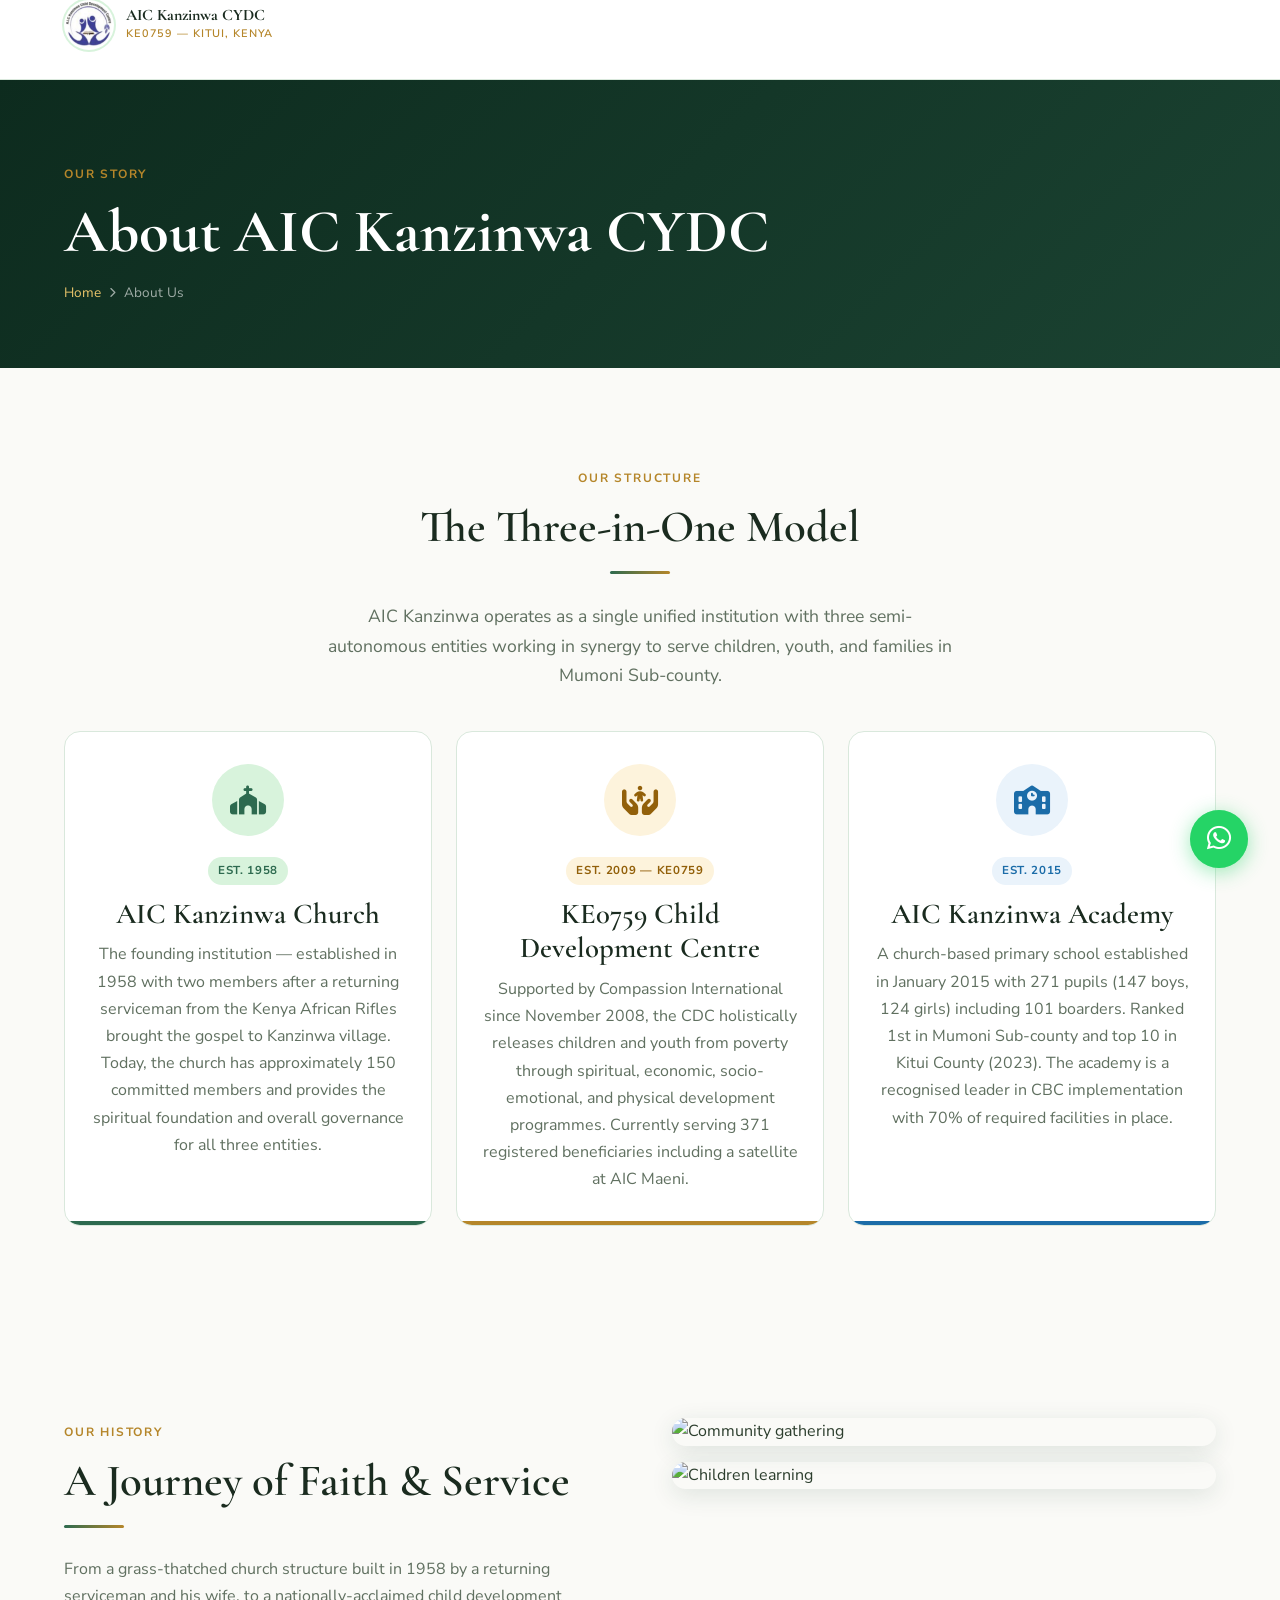
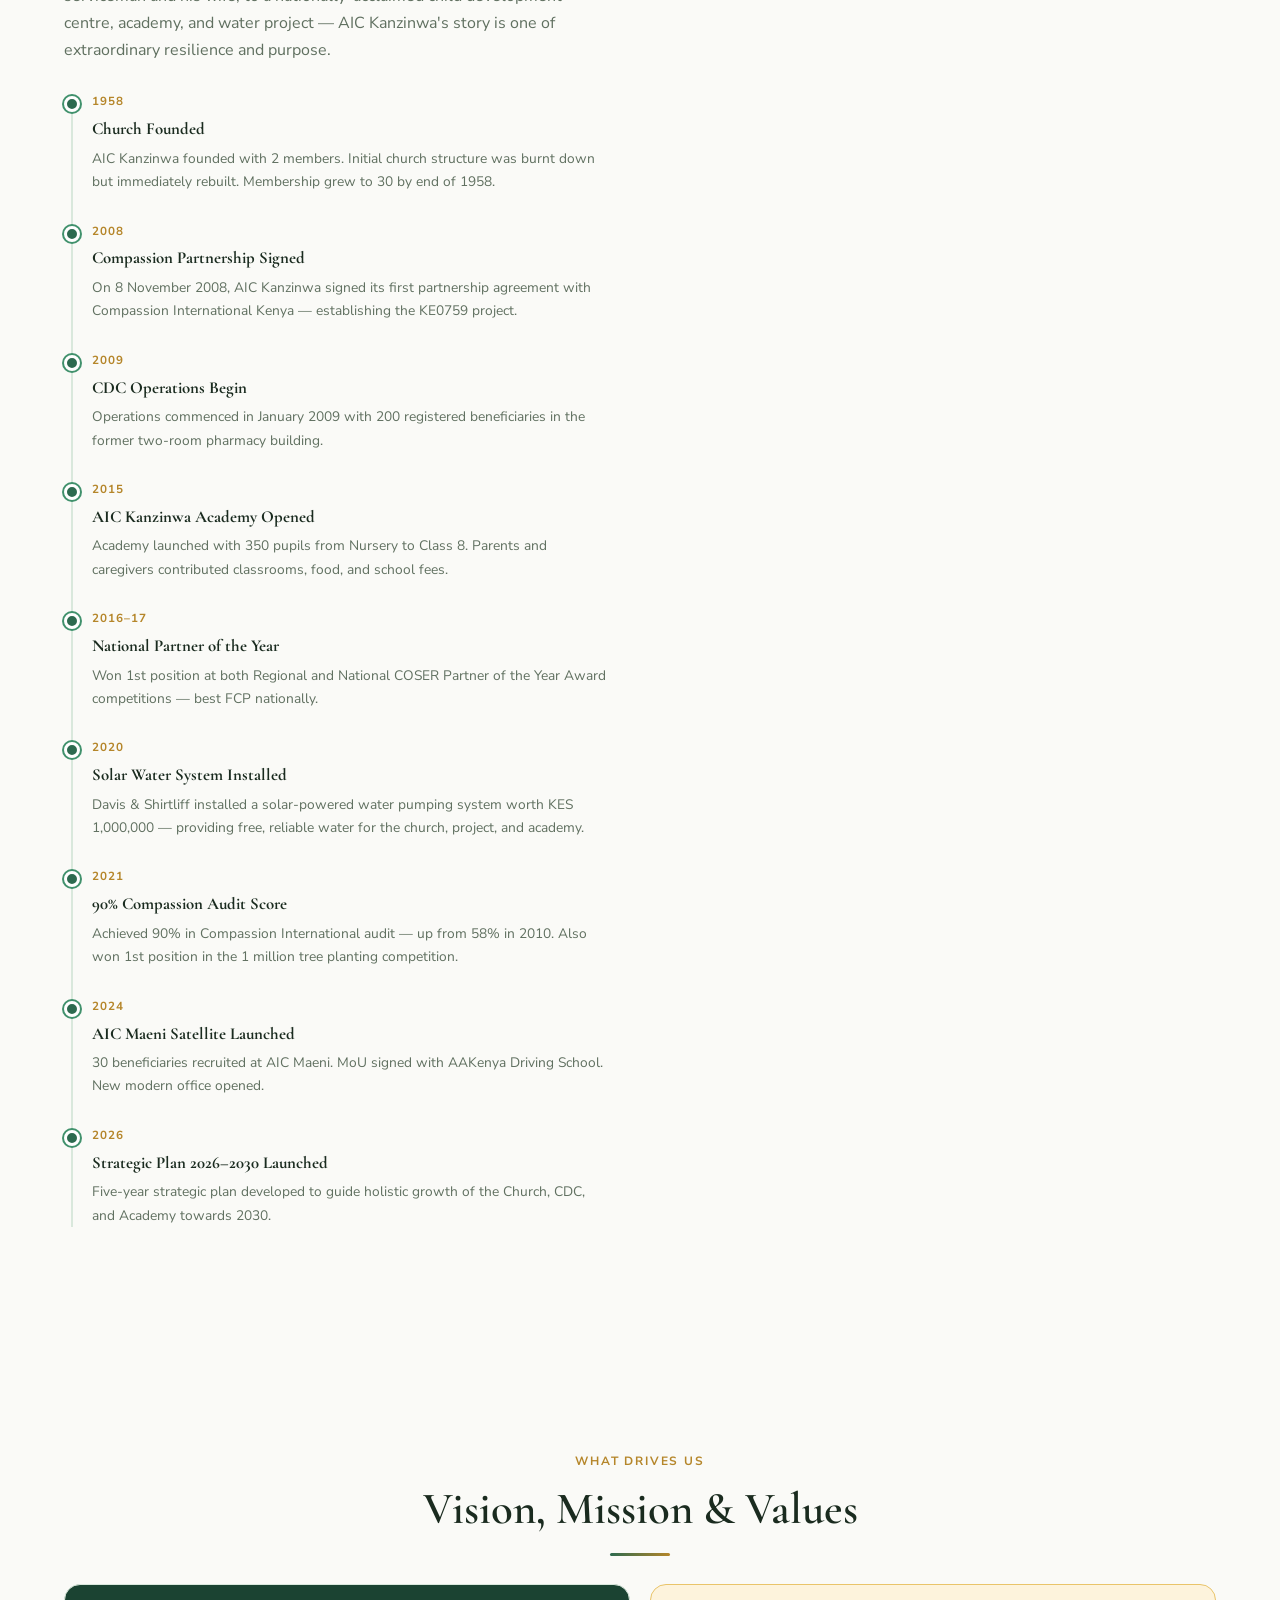
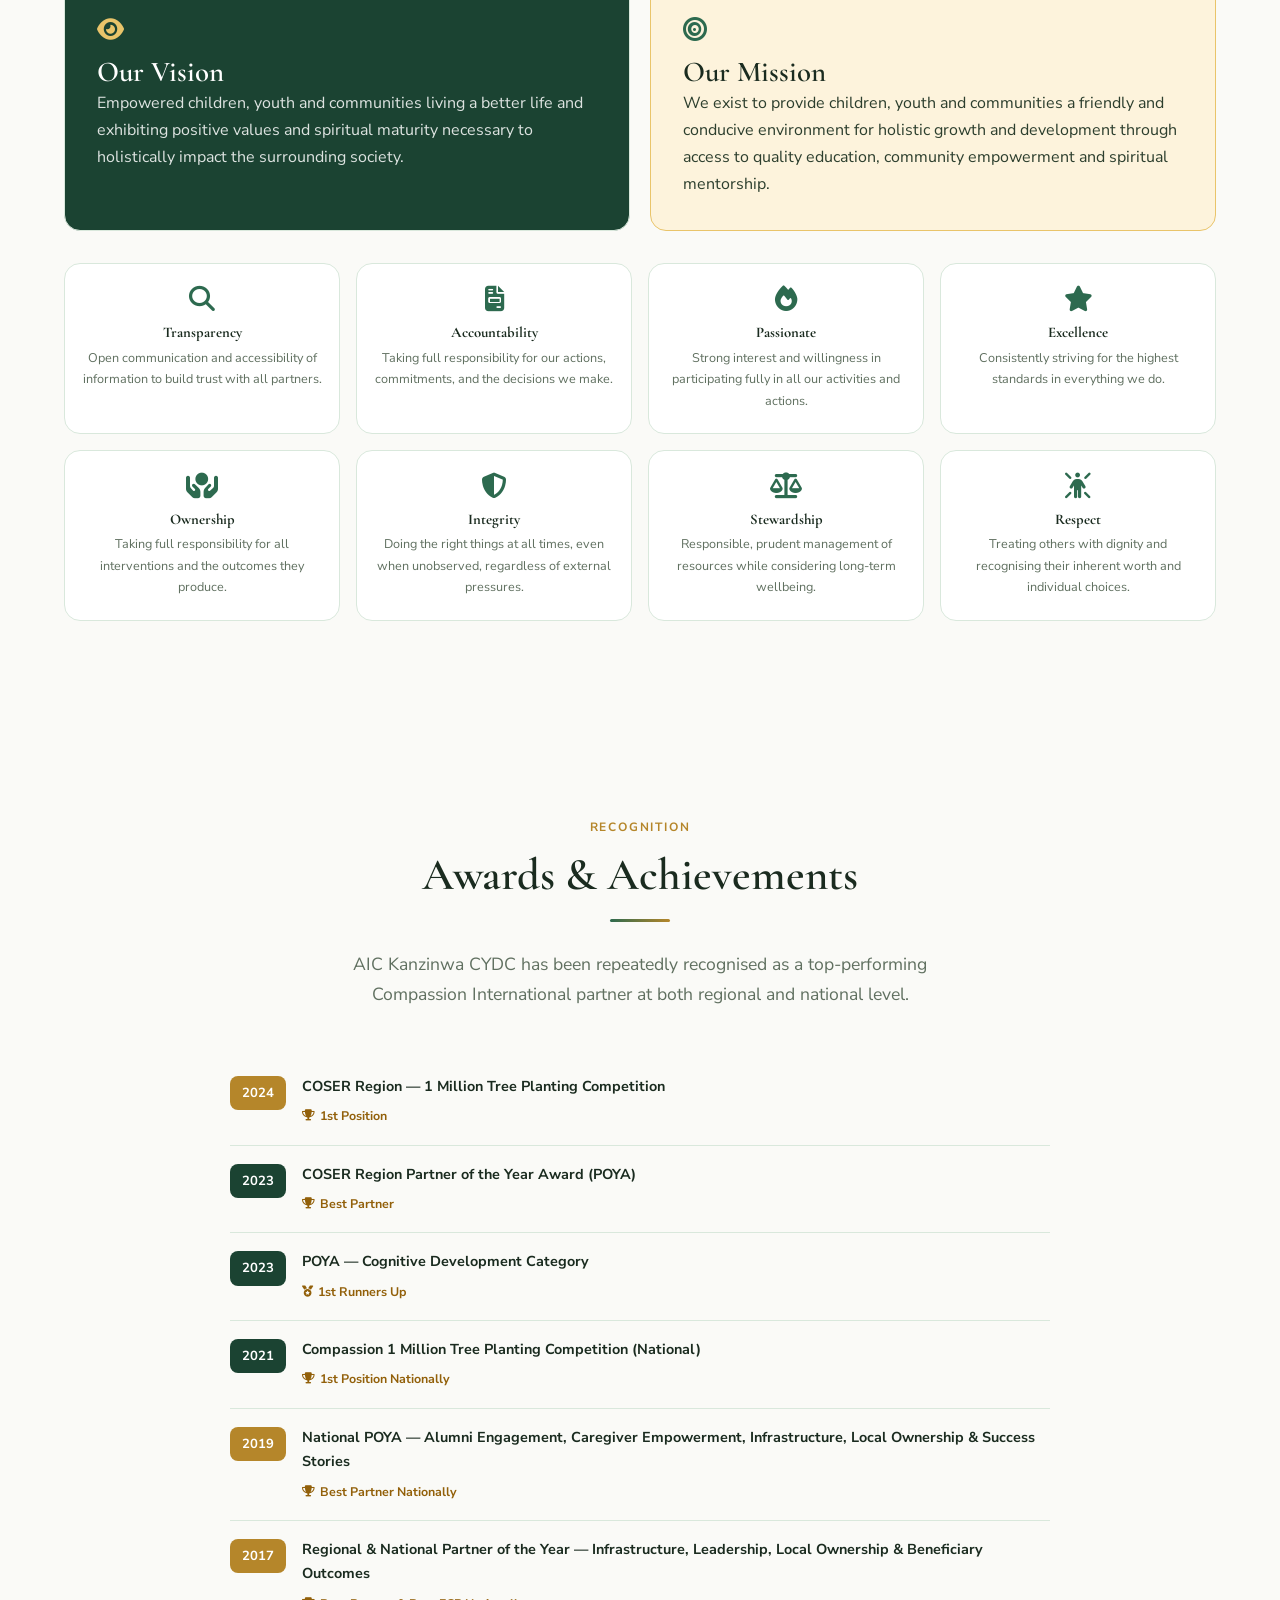
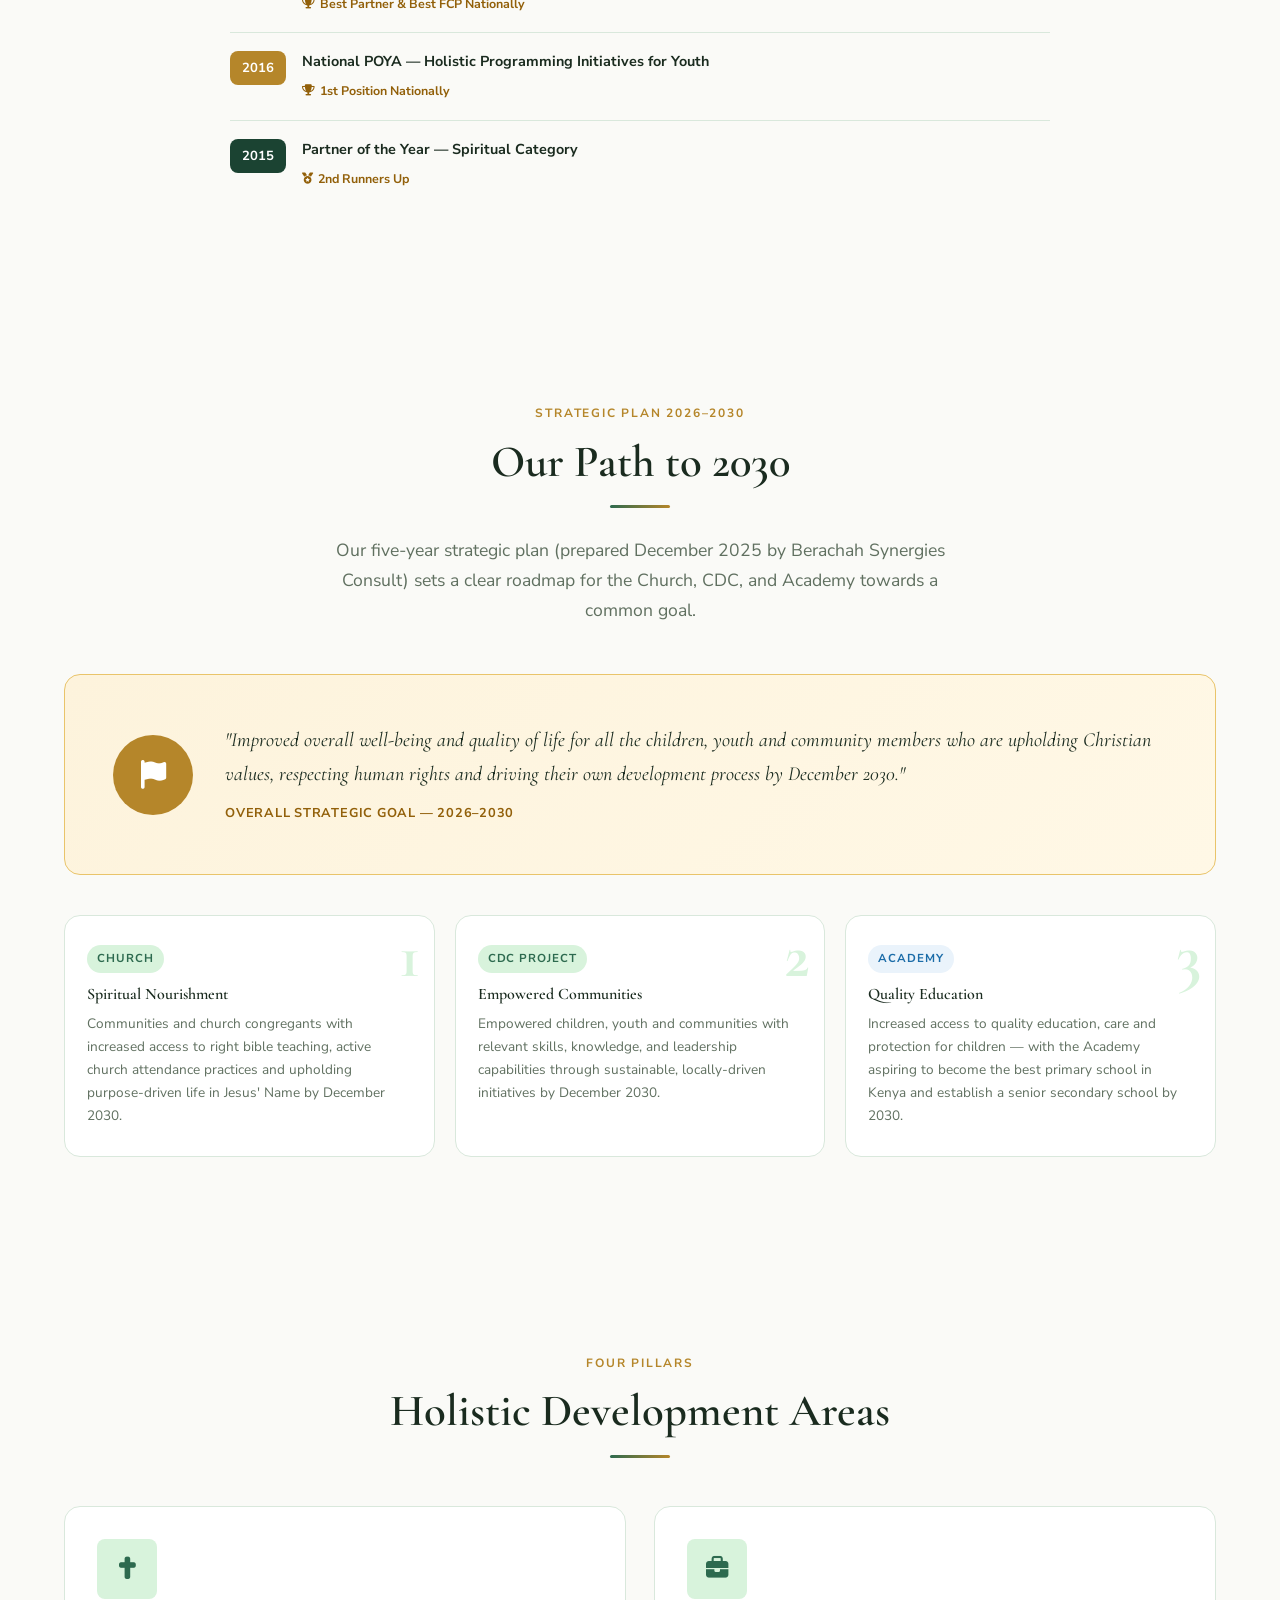
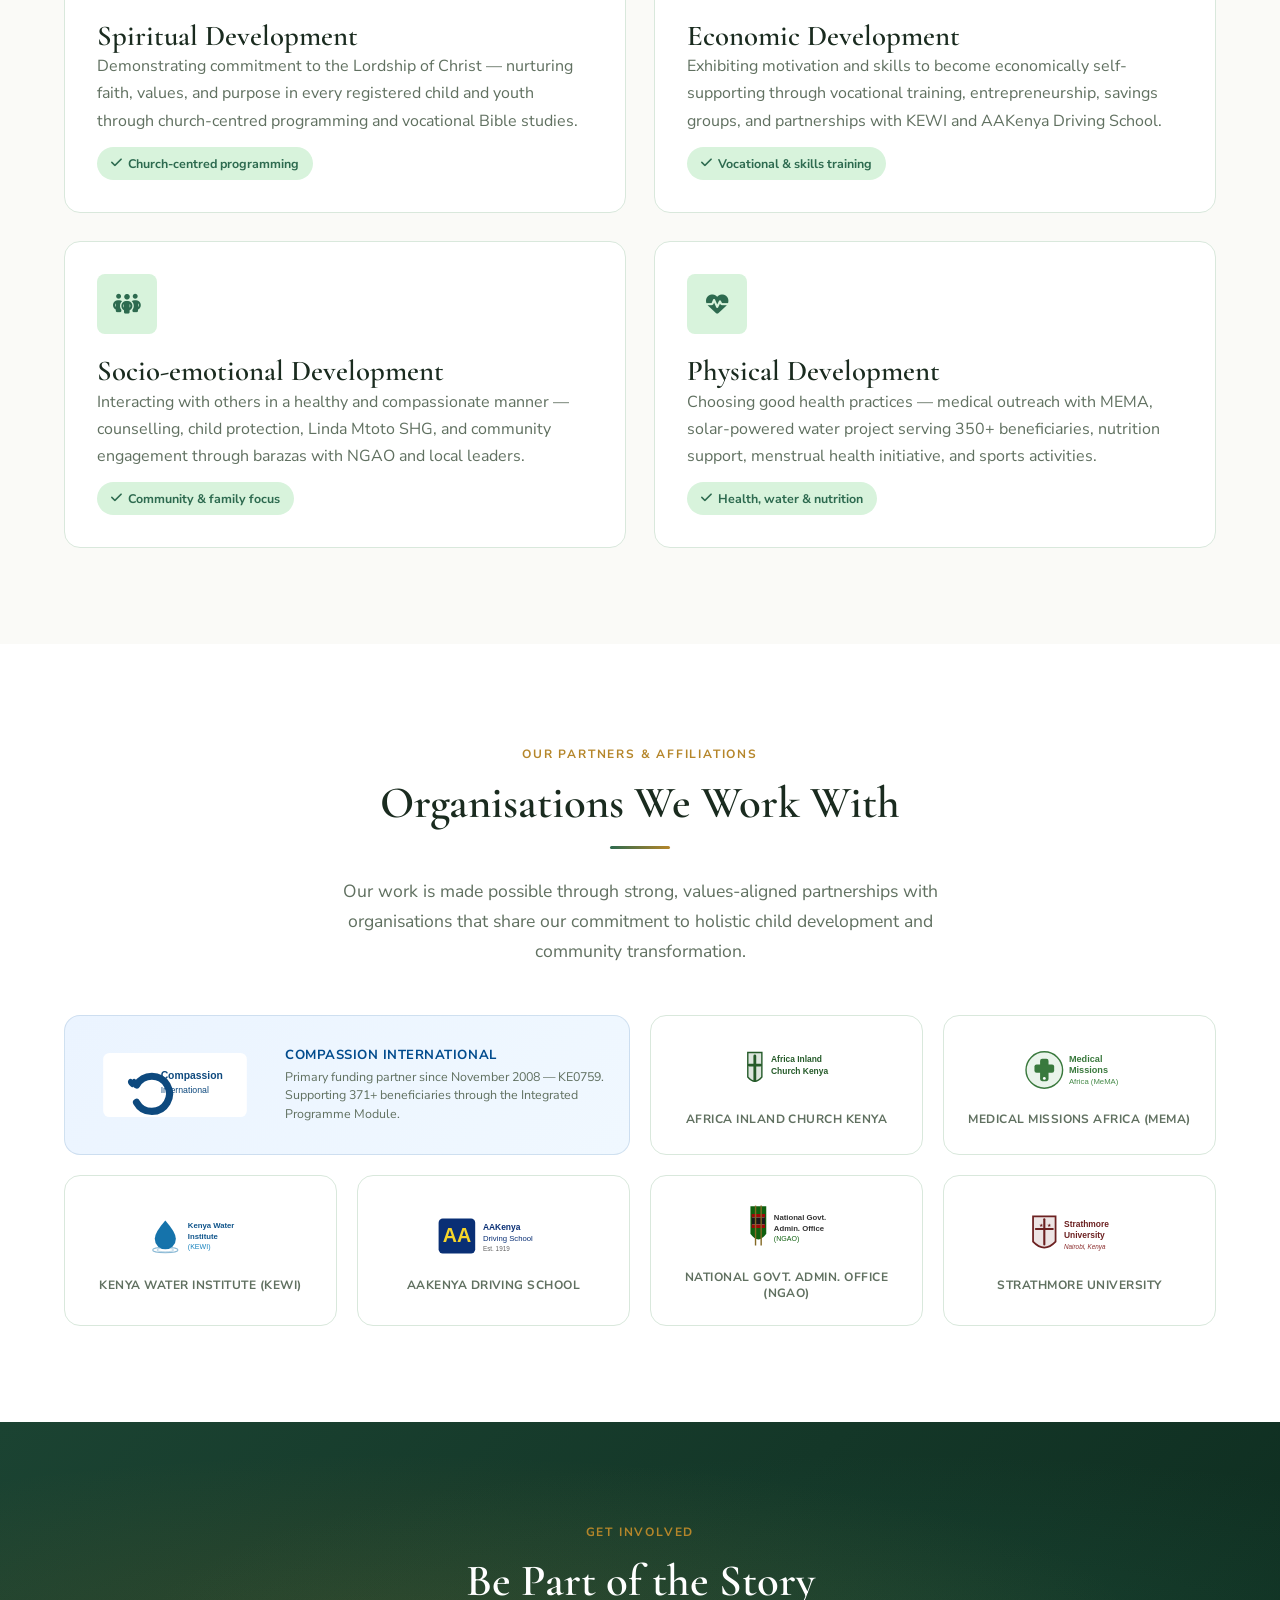
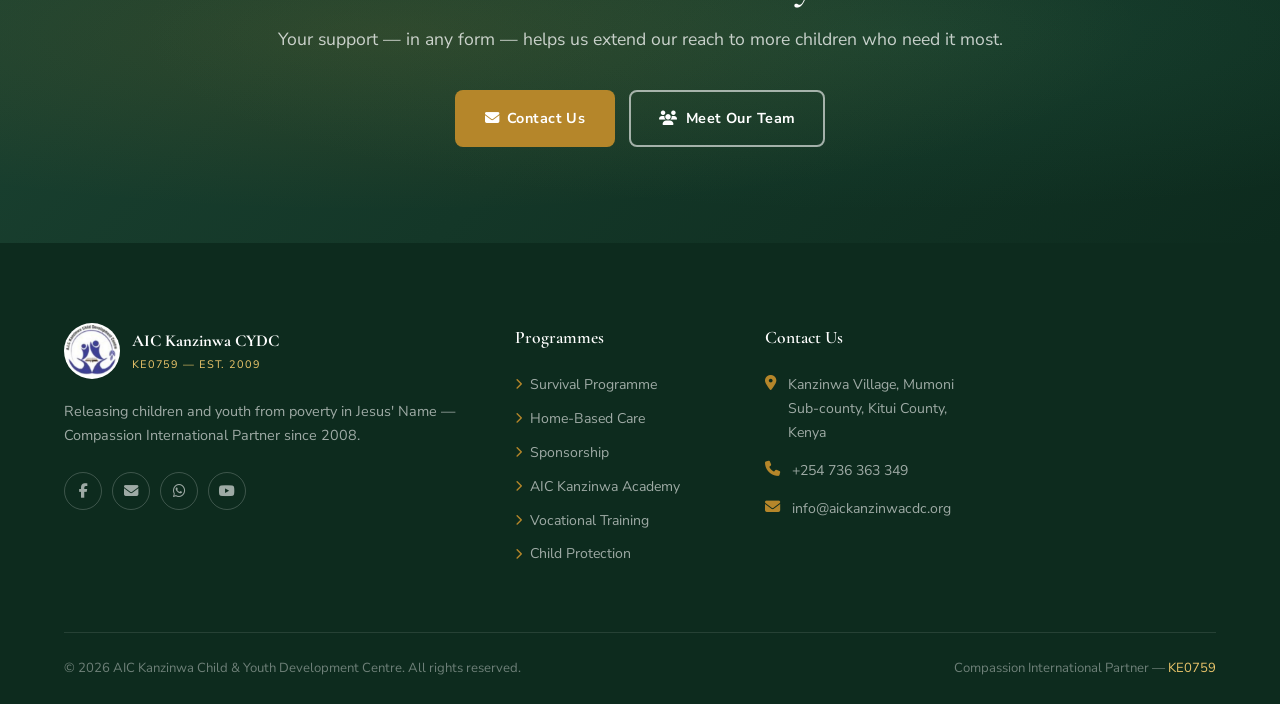
==== commit 26f67da3: "Update some logos, and UI responsiveness" ====
--- a/about.html
+++ b/about.html
@@ -213,6 +213,52 @@
   </div>
 </section>
 
+
+<!-- PARTNERS -->
+<section class="section partners-section-pro">
+  <div class="container">
+    <div class="partners-intro animate">
+      <span class="section-label">Our Partners &amp; Affiliations</span>
+      <h2 class="section-title">Organisations We Work With</h2>
+      <div class="divider divider-center"></div>
+      <p class="section-lead" style="margin:0 auto;">Our work is made possible through strong, values-aligned partnerships with organisations that share our commitment to holistic child development and community transformation.</p>
+    </div>
+    <div class="partners-logo-grid">
+      <a href="https://www.compassion.com" target="_blank" rel="noopener" class="partner-logo-card featured animate" data-delay="0">
+        <img src="images/partners/compassion.svg" alt="Compassion International" />
+        <div class="partner-text">
+          <div class="partner-name">Compassion International</div>
+          <div class="partner-desc">Primary funding partner since November 2008 — KE0759. Supporting 371+ beneficiaries through the Integrated Programme Module.</div>
+        </div>
+      </a>
+      <a href="#" class="partner-logo-card animate" data-delay="60">
+        <img src="images/partners/aic.svg" alt="Africa Inland Church Kenya" />
+        <div class="partner-name">Africa Inland Church Kenya</div>
+      </a>
+      <a href="https://www.memafrica.org" target="_blank" rel="noopener" class="partner-logo-card animate" data-delay="120">
+        <img src="images/partners/mema.svg" alt="Medical Missions Africa" />
+        <div class="partner-name">Medical Missions Africa (MeMA)</div>
+      </a>
+      <a href="https://www.kewi.go.ke" target="_blank" rel="noopener" class="partner-logo-card animate" data-delay="0">
+        <img src="images/partners/kewi.svg" alt="Kenya Water Institute" />
+        <div class="partner-name">Kenya Water Institute (KEWI)</div>
+      </a>
+      <a href="https://www.aakenya.co.ke" target="_blank" rel="noopener" class="partner-logo-card animate" data-delay="60">
+        <img src="images/partners/aakenya.svg" alt="AAKenya Driving School" />
+        <div class="partner-name">AAKenya Driving School</div>
+      </a>
+      <a href="#" class="partner-logo-card animate" data-delay="120">
+        <img src="images/partners/ngao.svg" alt="NGAO Kenya" />
+        <div class="partner-name">National Govt. Admin. Office (NGAO)</div>
+      </a>
+      <a href="https://strathmore.edu" target="_blank" rel="noopener" class="partner-logo-card animate" data-delay="180">
+        <img src="images/partners/strathmore.svg" alt="Strathmore University" />
+        <div class="partner-name">Strathmore University</div>
+      </a>
+    </div>
+  </div>
+</section>
+
 <!-- CTA -->
 <section class="cta-section"><div class="container"><span class="section-label">Get Involved</span><h2>Be Part of the Story</h2><p>Your support — in any form — helps us extend our reach to more children who need it most.</p><div class="cta-actions"><a href="contact.html" class="btn btn-gold"><i class="fa-solid fa-envelope"></i> Contact Us</a><a href="team.html" class="btn btn-outline-white"><i class="fa-solid fa-users"></i> Meet Our Team</a></div></div></section>
 
--- a/css/styles.css
+++ b/css/styles.css
@@ -1449,3 +1449,86 @@
   .model-grid { grid-template-columns: 1fr; }
   .strategy-grid { grid-template-columns: 1fr; }
 }
+
+/* =========================================
+   PARTNERS LOGO SECTION
+   ========================================= */
+.partners-section-pro { background: var(--white); }
+.partners-intro { text-align:center; margin-bottom:48px; }
+.partners-logo-grid {
+  display: grid;
+  grid-template-columns: repeat(4, 1fr);
+  gap: 20px;
+}
+.partner-logo-card {
+  background: var(--white);
+  border: 1px solid var(--border);
+  border-radius: var(--radius-lg);
+  padding: 24px 20px;
+  display: flex;
+  flex-direction: column;
+  align-items: center;
+  justify-content: center;
+  gap: 14px;
+  text-align: center;
+  transition: all var(--transition);
+  text-decoration: none;
+  min-height: 140px;
+}
+.partner-logo-card:hover {
+  transform: translateY(-4px);
+  box-shadow: var(--shadow-md);
+  border-color: var(--green-600);
+}
+.partner-logo-card img {
+  width: 100%;
+  max-width: 140px;
+  height: 56px;
+  object-fit: contain;
+  filter: grayscale(20%);
+  transition: filter var(--transition);
+}
+.partner-logo-card:hover img { filter: grayscale(0%); }
+.partner-logo-card .partner-name {
+  font-size: 0.75rem;
+  font-weight: 700;
+  color: var(--muted);
+  letter-spacing: 0.04em;
+  text-transform: uppercase;
+  line-height: 1.3;
+}
+.partner-logo-card:hover .partner-name { color: var(--green-700); }
+
+/* Compassion card — featured wider */
+.partner-logo-card.featured {
+  grid-column: span 2;
+  flex-direction: row;
+  gap: 20px;
+  background: linear-gradient(135deg, #EBF4FF 0%, #F0F8FF 100%);
+  border-color: #004B8D22;
+}
+.partner-logo-card.featured img {
+  max-width: 180px;
+  height: 64px;
+}
+.partner-logo-card.featured .partner-text { text-align: left; }
+.partner-logo-card.featured .partner-name {
+  font-size: 0.82rem;
+  color: #004B8D;
+}
+.partner-logo-card.featured .partner-desc {
+  font-size: 0.78rem;
+  color: var(--muted);
+  line-height: 1.5;
+  margin-top: 4px;
+}
+
+@media(max-width:900px) {
+  .partners-logo-grid { grid-template-columns: repeat(2, 1fr); }
+  .partner-logo-card.featured { grid-column: span 2; }
+}
+@media(max-width:480px) {
+  .partners-logo-grid { grid-template-columns: repeat(2, 1fr); }
+  .partner-logo-card.featured { grid-column: span 2; flex-direction: column; text-align: center; }
+  .partner-logo-card.featured .partner-text { text-align: center; }
+}
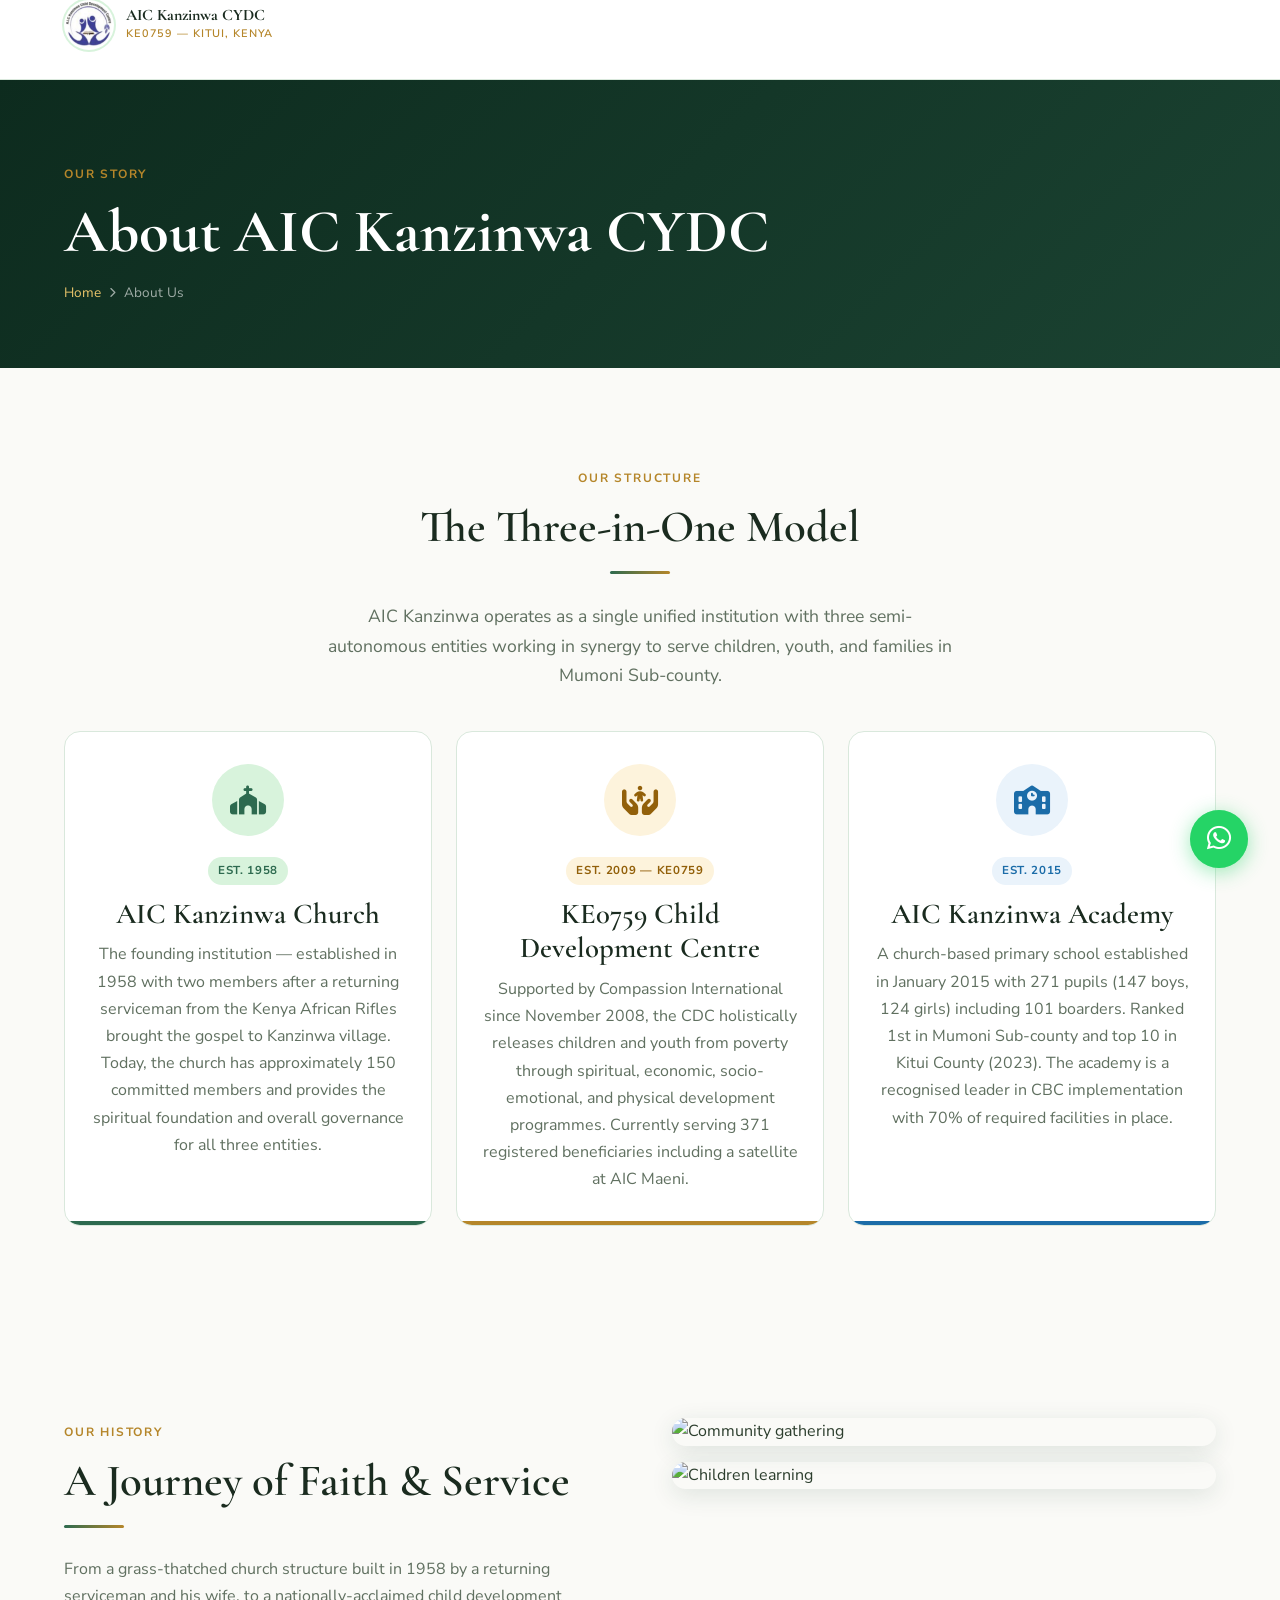
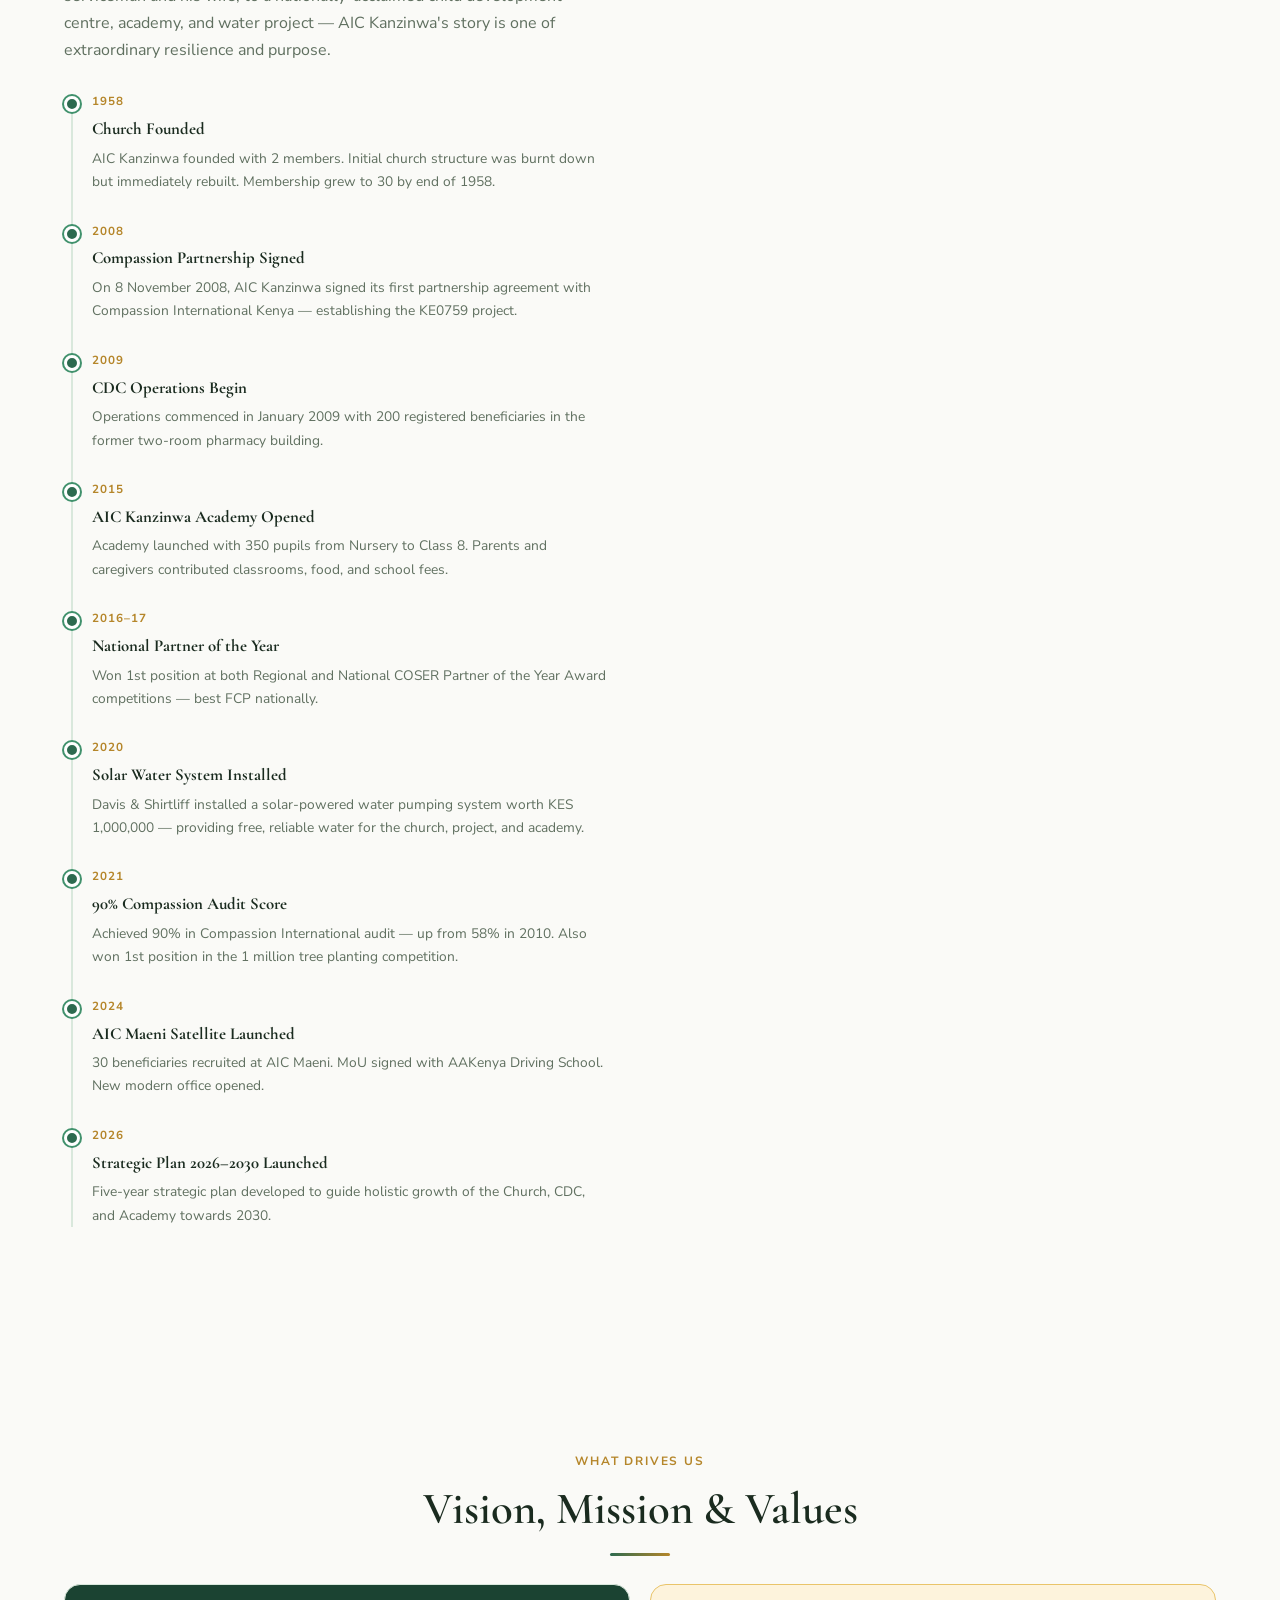
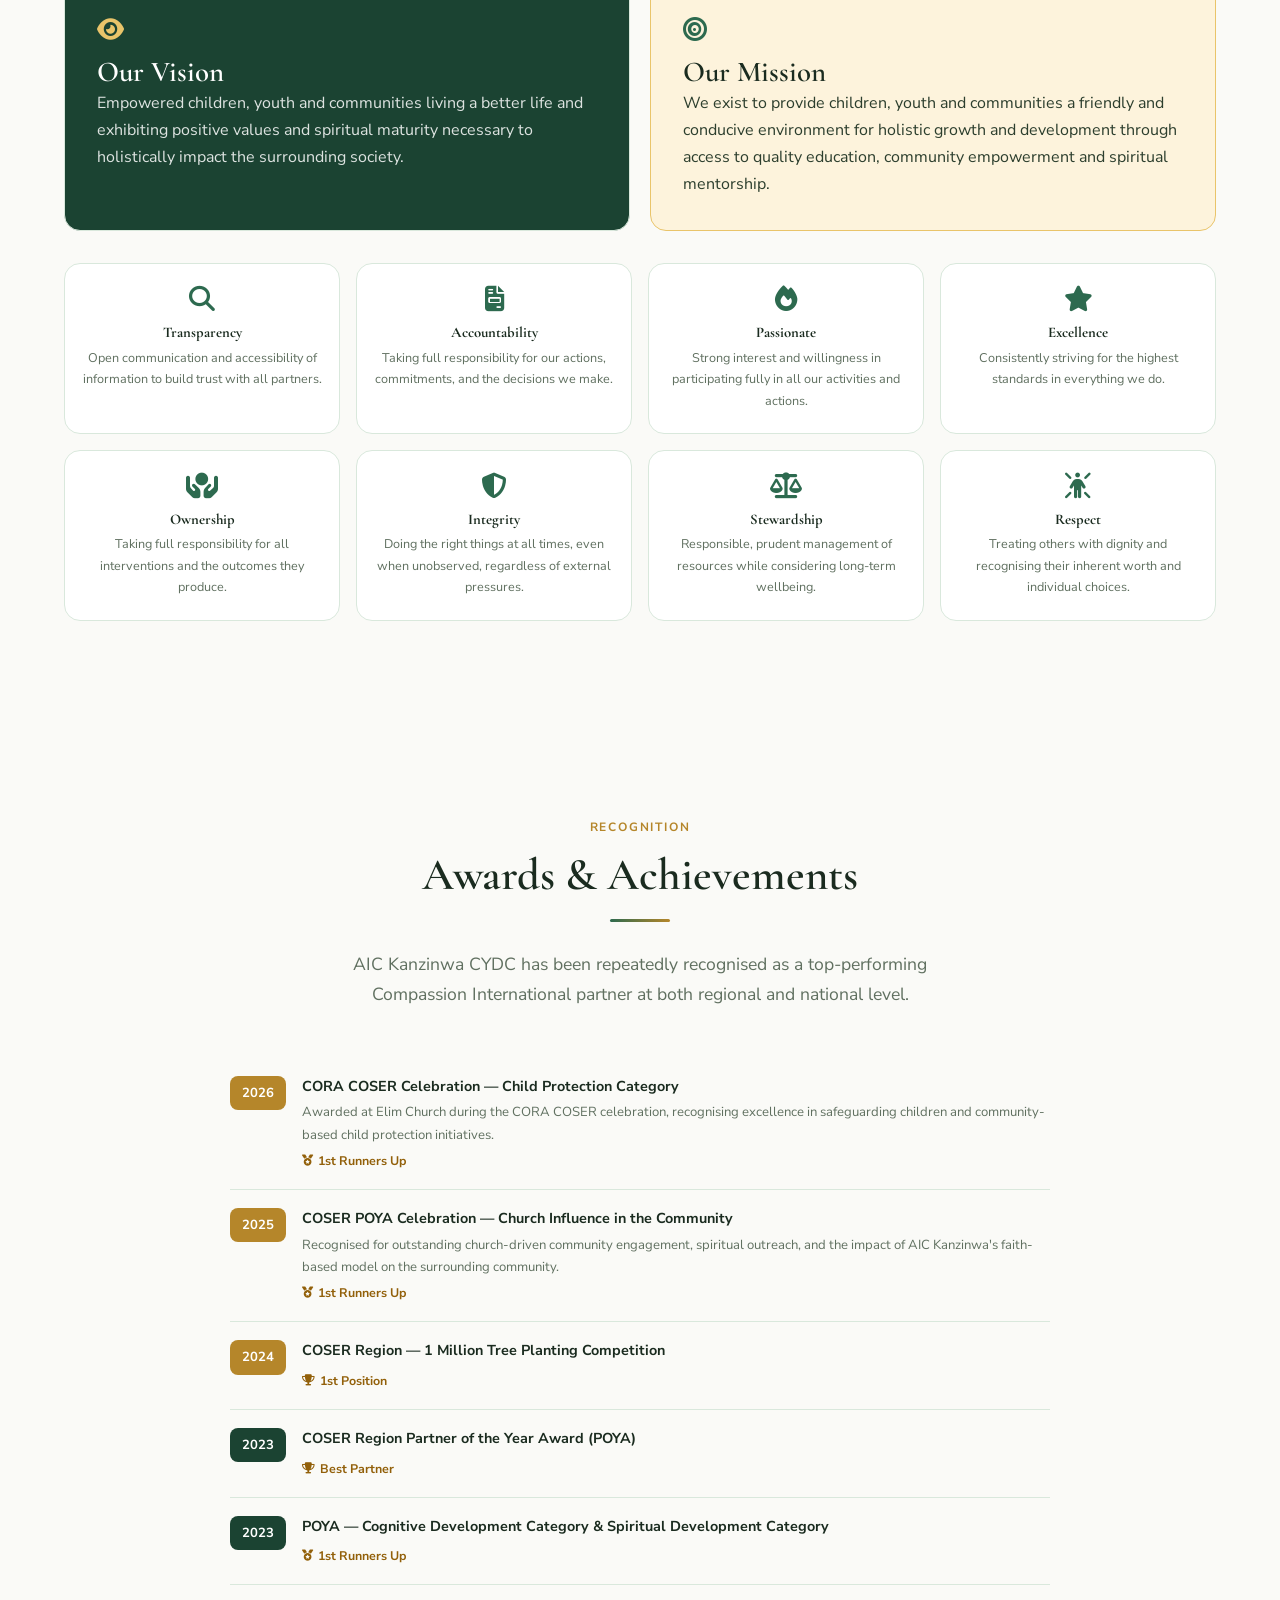
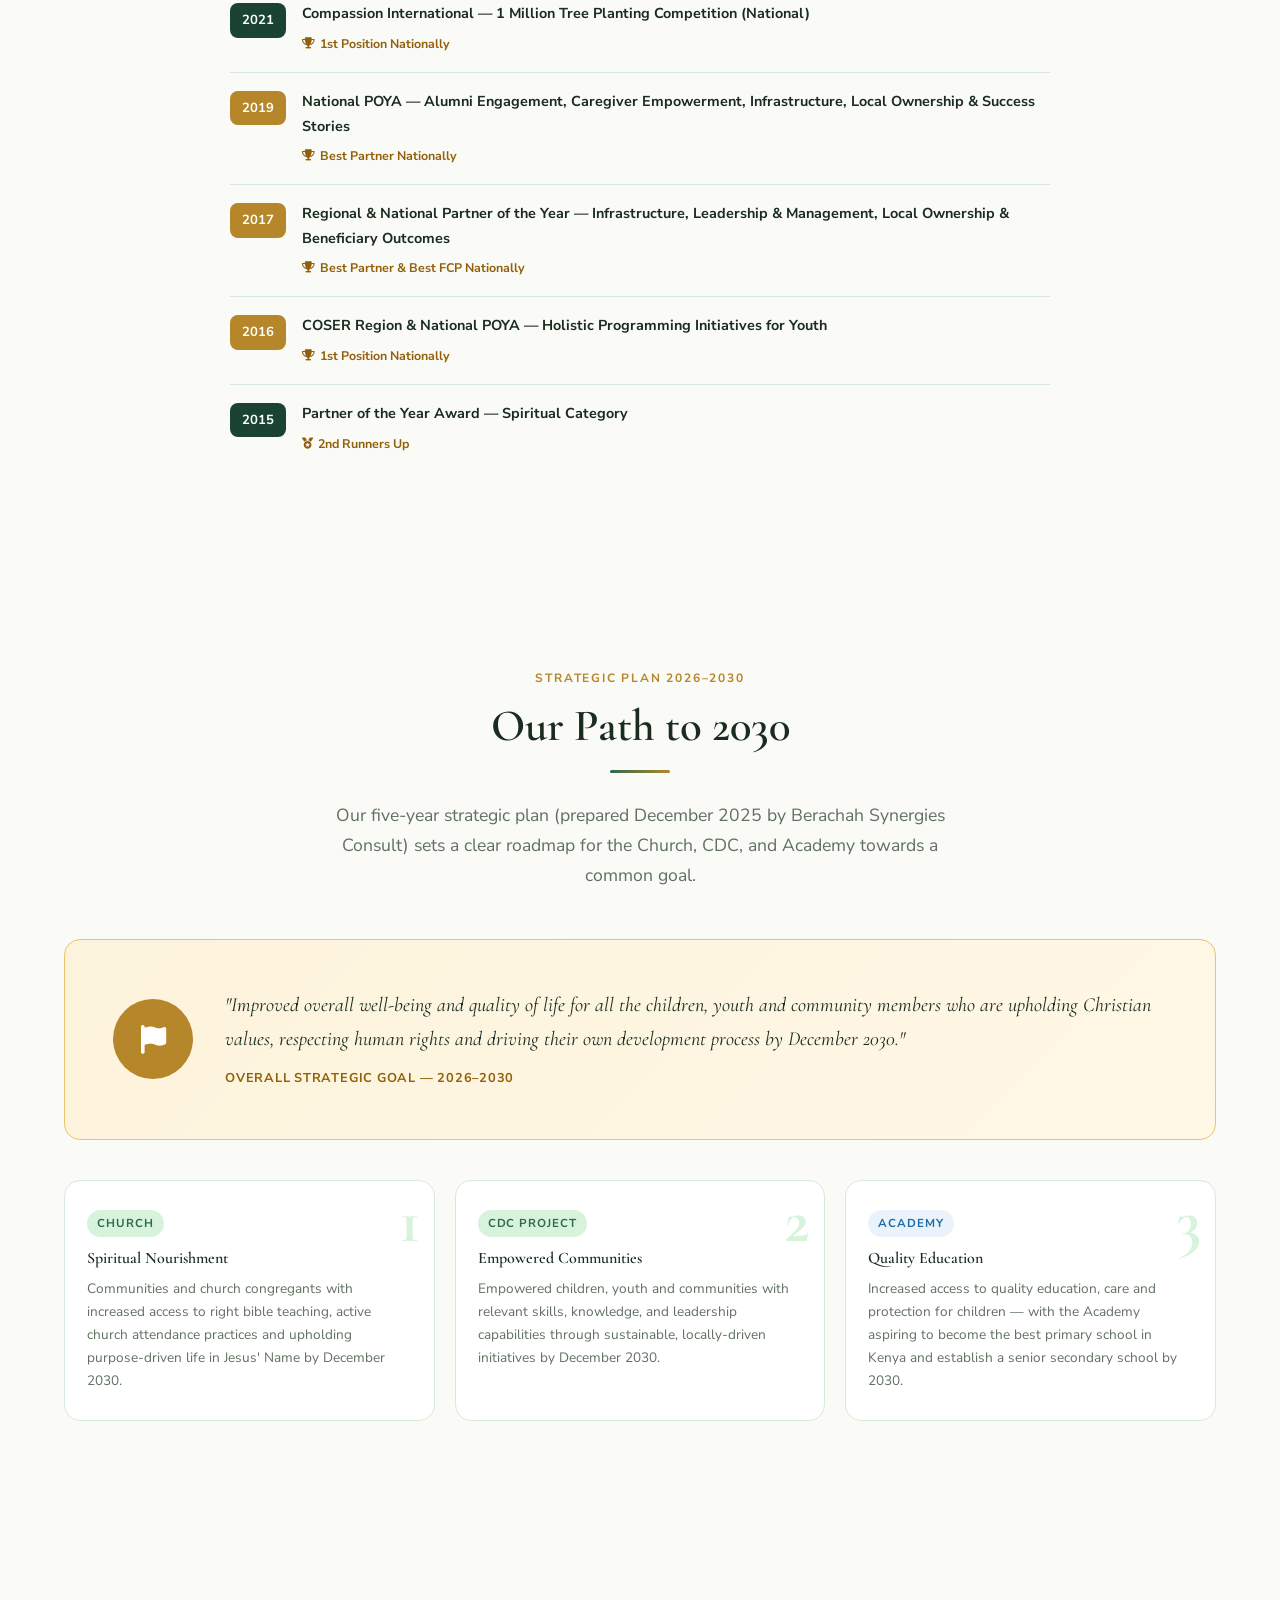
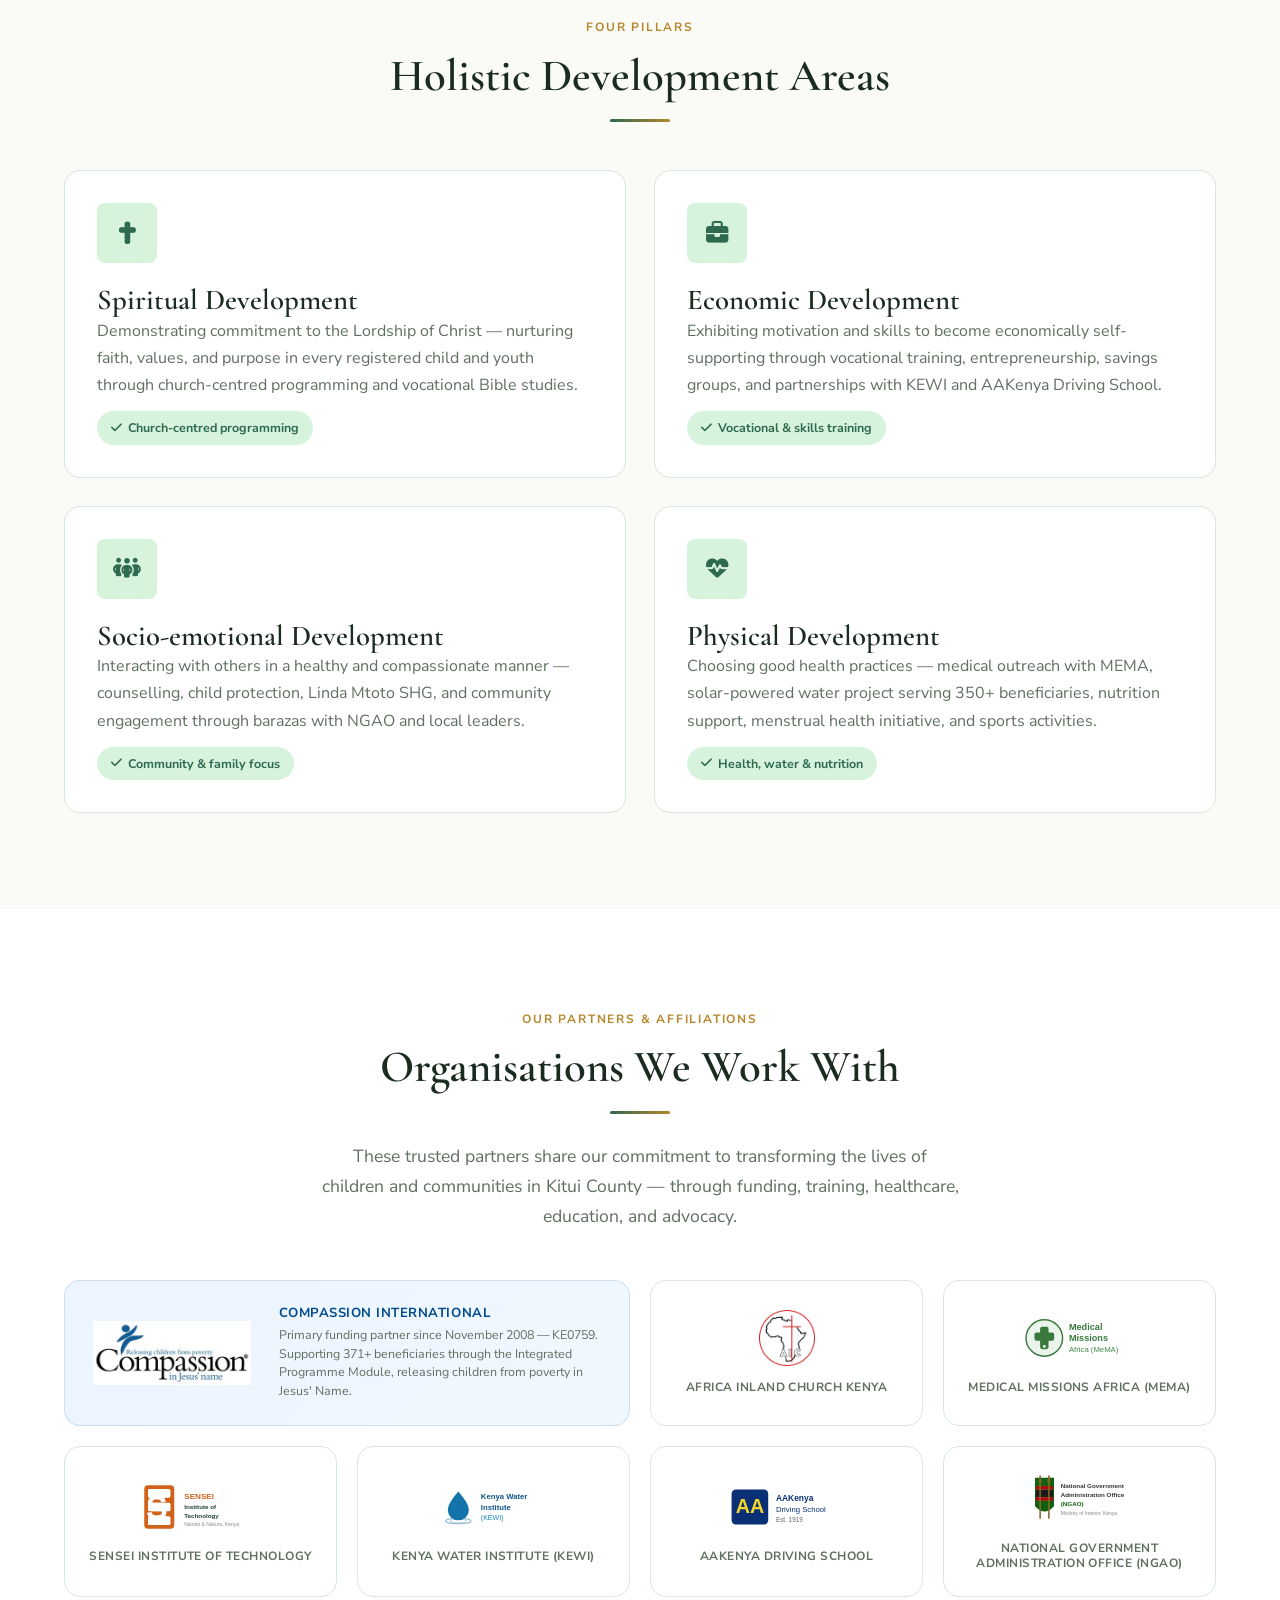
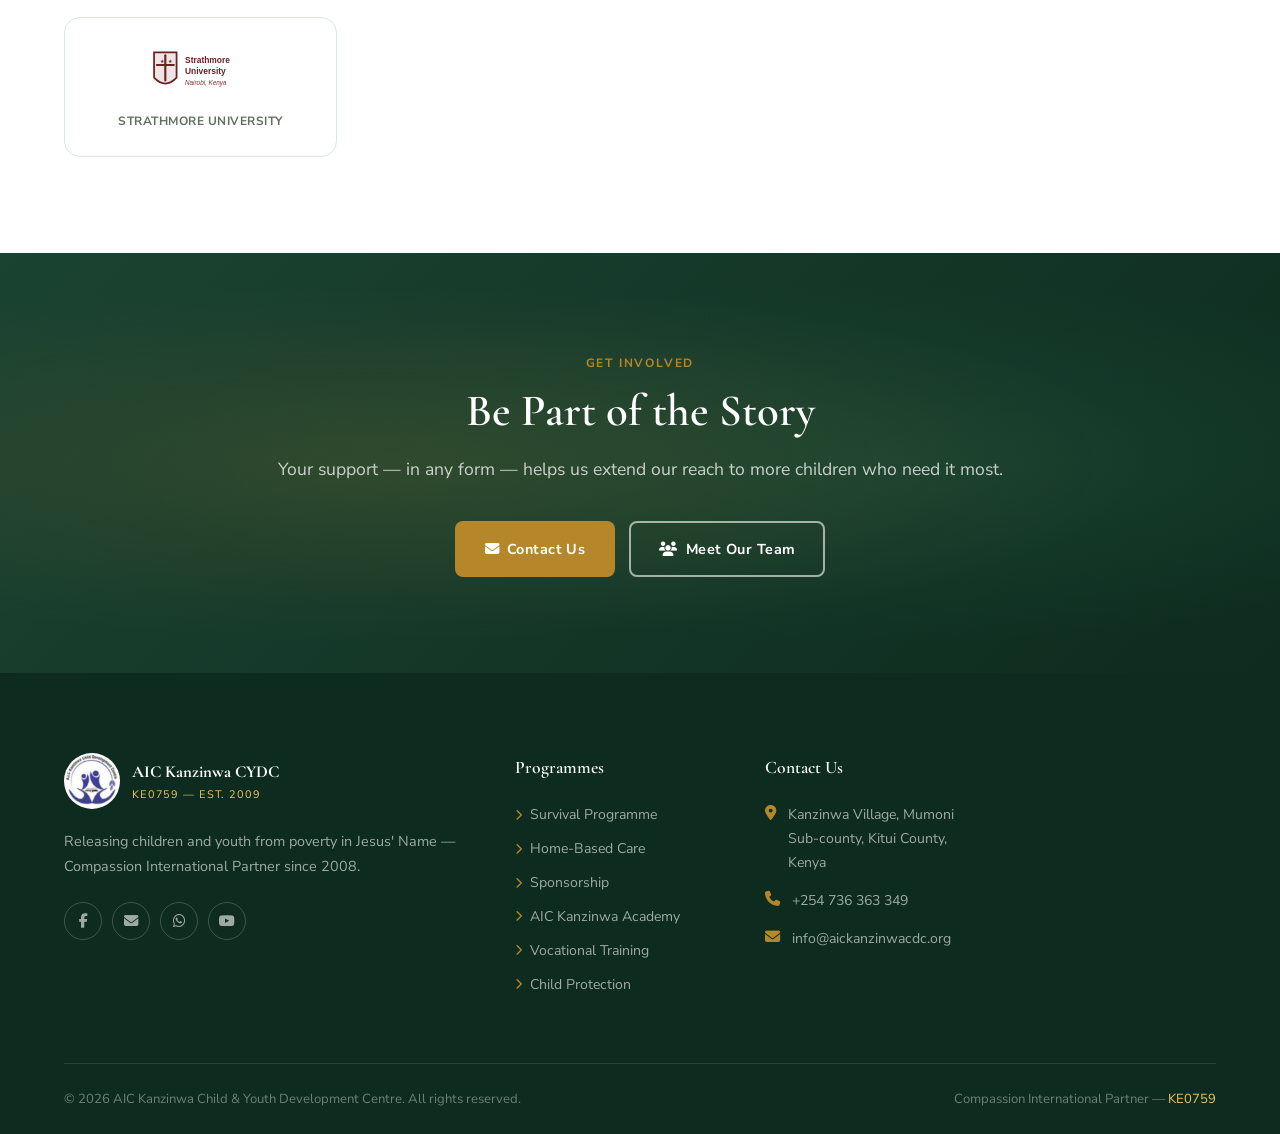
==== commit 35f21938: "Update UI, and Imaging" ====
--- a/about.html
+++ b/about.html
@@ -145,14 +145,59 @@
       <p class="section-lead" style="margin:0 auto 48px;">AIC Kanzinwa CYDC has been repeatedly recognised as a top-performing Compassion International partner at both regional and national level.</p>
     </div>
     <div style="max-width:820px;margin:0 auto;" class="animate" data-delay="80">
-      <div class="award-row"><span class="award-year gold">2024</span><div><div class="award-title">COSER Region — 1 Million Tree Planting Competition</div><div class="award-pos"><i class="fa-solid fa-trophy"></i> 1st Position</div></div></div>
-      <div class="award-row"><span class="award-year">2023</span><div><div class="award-title">COSER Region Partner of the Year Award (POYA)</div><div class="award-pos"><i class="fa-solid fa-trophy"></i> Best Partner</div></div></div>
-      <div class="award-row"><span class="award-year">2023</span><div><div class="award-title">POYA — Cognitive Development Category</div><div class="award-pos"><i class="fa-solid fa-medal"></i> 1st Runners Up</div></div></div>
-      <div class="award-row"><span class="award-year">2021</span><div><div class="award-title">Compassion 1 Million Tree Planting Competition (National)</div><div class="award-pos"><i class="fa-solid fa-trophy"></i> 1st Position Nationally</div></div></div>
-      <div class="award-row"><span class="award-year gold">2019</span><div><div class="award-title">National POYA — Alumni Engagement, Caregiver Empowerment, Infrastructure, Local Ownership &amp; Success Stories</div><div class="award-pos"><i class="fa-solid fa-trophy"></i> Best Partner Nationally</div></div></div>
-      <div class="award-row"><span class="award-year gold">2017</span><div><div class="award-title">Regional &amp; National Partner of the Year — Infrastructure, Leadership, Local Ownership &amp; Beneficiary Outcomes</div><div class="award-pos"><i class="fa-solid fa-trophy"></i> Best Partner &amp; Best FCP Nationally</div></div></div>
-      <div class="award-row"><span class="award-year gold">2016</span><div><div class="award-title">National POYA — Holistic Programming Initiatives for Youth</div><div class="award-pos"><i class="fa-solid fa-trophy"></i> 1st Position Nationally</div></div></div>
-      <div class="award-row"><span class="award-year">2015</span><div><div class="award-title">Partner of the Year — Spiritual Category</div><div class="award-pos"><i class="fa-solid fa-medal"></i> 2nd Runners Up</div></div></div>
+
+      <div class="award-row"><span class="award-year gold">2026</span><div>
+        <div class="award-title">CORA COSER Celebration — Child Protection Category</div>
+        <div class="award-desc">Awarded at Elim Church during the CORA COSER celebration, recognising excellence in safeguarding children and community-based child protection initiatives.</div>
+        <div class="award-pos"><i class="fa-solid fa-medal"></i> 1st Runners Up</div>
+      </div></div>
+
+      <div class="award-row"><span class="award-year gold">2025</span><div>
+        <div class="award-title">COSER POYA Celebration — Church Influence in the Community</div>
+        <div class="award-desc">Recognised for outstanding church-driven community engagement, spiritual outreach, and the impact of AIC Kanzinwa's faith-based model on the surrounding community.</div>
+        <div class="award-pos"><i class="fa-solid fa-medal"></i> 1st Runners Up</div>
+      </div></div>
+
+      <div class="award-row"><span class="award-year gold">2024</span><div>
+        <div class="award-title">COSER Region — 1 Million Tree Planting Competition</div>
+        <div class="award-pos"><i class="fa-solid fa-trophy"></i> 1st Position</div>
+      </div></div>
+
+      <div class="award-row"><span class="award-year">2023</span><div>
+        <div class="award-title">COSER Region Partner of the Year Award (POYA)</div>
+        <div class="award-pos"><i class="fa-solid fa-trophy"></i> Best Partner</div>
+      </div></div>
+
+      <div class="award-row"><span class="award-year">2023</span><div>
+        <div class="award-title">POYA — Cognitive Development Category &amp; Spiritual Development Category</div>
+        <div class="award-pos"><i class="fa-solid fa-medal"></i> 1st Runners Up</div>
+      </div></div>
+
+      <div class="award-row"><span class="award-year">2021</span><div>
+        <div class="award-title">Compassion International — 1 Million Tree Planting Competition (National)</div>
+        <div class="award-pos"><i class="fa-solid fa-trophy"></i> 1st Position Nationally</div>
+      </div></div>
+
+      <div class="award-row"><span class="award-year gold">2019</span><div>
+        <div class="award-title">National POYA — Alumni Engagement, Caregiver Empowerment, Infrastructure, Local Ownership &amp; Success Stories</div>
+        <div class="award-pos"><i class="fa-solid fa-trophy"></i> Best Partner Nationally</div>
+      </div></div>
+
+      <div class="award-row"><span class="award-year gold">2017</span><div>
+        <div class="award-title">Regional &amp; National Partner of the Year — Infrastructure, Leadership &amp; Management, Local Ownership &amp; Beneficiary Outcomes</div>
+        <div class="award-pos"><i class="fa-solid fa-trophy"></i> Best Partner &amp; Best FCP Nationally</div>
+      </div></div>
+
+      <div class="award-row"><span class="award-year gold">2016</span><div>
+        <div class="award-title">COSER Region &amp; National POYA — Holistic Programming Initiatives for Youth</div>
+        <div class="award-pos"><i class="fa-solid fa-trophy"></i> 1st Position Nationally</div>
+      </div></div>
+
+      <div class="award-row"><span class="award-year">2015</span><div>
+        <div class="award-title">Partner of the Year Award — Spiritual Category</div>
+        <div class="award-pos"><i class="fa-solid fa-medal"></i> 2nd Runners Up</div>
+      </div></div>
+
     </div>
   </div>
 </section>
@@ -221,40 +266,61 @@
       <span class="section-label">Our Partners &amp; Affiliations</span>
       <h2 class="section-title">Organisations We Work With</h2>
       <div class="divider divider-center"></div>
-      <p class="section-lead" style="margin:0 auto;">Our work is made possible through strong, values-aligned partnerships with organisations that share our commitment to holistic child development and community transformation.</p>
+      <p class="section-lead" style="margin:0 auto;">These trusted partners share our commitment to transforming the lives of children and communities in Kitui County — through funding, training, healthcare, education, and advocacy.</p>
     </div>
     <div class="partners-logo-grid">
+
+      <!-- Compassion International — featured real logo -->
       <a href="https://www.compassion.com" target="_blank" rel="noopener" class="partner-logo-card featured animate" data-delay="0">
-        <img src="images/partners/compassion.svg" alt="Compassion International" />
+        <img src="images/partners/compassion.jpg" alt="Compassion International — Releasing children from poverty in Jesus Name" />
         <div class="partner-text">
           <div class="partner-name">Compassion International</div>
-          <div class="partner-desc">Primary funding partner since November 2008 — KE0759. Supporting 371+ beneficiaries through the Integrated Programme Module.</div>
+          <div class="partner-desc">Primary funding partner since November 2008 — KE0759. Supporting 371+ beneficiaries through the Integrated Programme Module, releasing children from poverty in Jesus' Name.</div>
         </div>
       </a>
+
+      <!-- Africa Inland Church — real logo -->
       <a href="#" class="partner-logo-card animate" data-delay="60">
-        <img src="images/partners/aic.svg" alt="Africa Inland Church Kenya" />
+        <img src="images/partners/aic.webp" alt="Africa Inland Church Kenya" style="border-radius:50%;" />
         <div class="partner-name">Africa Inland Church Kenya</div>
       </a>
+
+      <!-- Medical Missions Africa -->
       <a href="https://www.memafrica.org" target="_blank" rel="noopener" class="partner-logo-card animate" data-delay="120">
-        <img src="images/partners/mema.svg" alt="Medical Missions Africa" />
+        <img src="images/partners/mema.svg" alt="Medical Missions Africa (MeMA)" />
         <div class="partner-name">Medical Missions Africa (MeMA)</div>
       </a>
-      <a href="https://www.kewi.go.ke" target="_blank" rel="noopener" class="partner-logo-card animate" data-delay="0">
-        <img src="images/partners/kewi.svg" alt="Kenya Water Institute" />
+
+      <!-- Sensei Institute of Technology -->
+      <a href="https://senseicollege.co.ke" target="_blank" rel="noopener" class="partner-logo-card animate" data-delay="0">
+        <img src="images/partners/sensei.svg" alt="Sensei Institute of Technology" />
+        <div class="partner-name">Sensei Institute of Technology</div>
+      </a>
+
+      <!-- Kenya Water Institute -->
+      <a href="https://www.kewi.go.ke" target="_blank" rel="noopener" class="partner-logo-card animate" data-delay="60">
+        <img src="images/partners/kewi.svg" alt="Kenya Water Institute (KEWI)" />
         <div class="partner-name">Kenya Water Institute (KEWI)</div>
       </a>
-      <a href="https://www.aakenya.co.ke" target="_blank" rel="noopener" class="partner-logo-card animate" data-delay="60">
+
+      <!-- AAKenya Driving School -->
+      <a href="https://www.aakenya.co.ke" target="_blank" rel="noopener" class="partner-logo-card animate" data-delay="120">
         <img src="images/partners/aakenya.svg" alt="AAKenya Driving School" />
         <div class="partner-name">AAKenya Driving School</div>
       </a>
-      <a href="#" class="partner-logo-card animate" data-delay="120">
-        <img src="images/partners/ngao.svg" alt="NGAO Kenya" />
-        <div class="partner-name">National Govt. Admin. Office (NGAO)</div>
-      </a>
-      <a href="https://strathmore.edu" target="_blank" rel="noopener" class="partner-logo-card animate" data-delay="180">
+
+      <!-- NGAO -->
+      <a href="https://interior.go.ke" target="_blank" rel="noopener" class="partner-logo-card animate" data-delay="0">
+        <img src="images/partners/ngao.svg" alt="National Government Administration Office (NGAO)" />
+        <div class="partner-name">National Government Administration Office (NGAO)</div>
+      </a>
+
+      <!-- Strathmore University -->
+      <a href="https://strathmore.edu" target="_blank" rel="noopener" class="partner-logo-card animate" data-delay="60">
         <img src="images/partners/strathmore.svg" alt="Strathmore University" />
         <div class="partner-name">Strathmore University</div>
       </a>
+
     </div>
   </div>
 </section>
